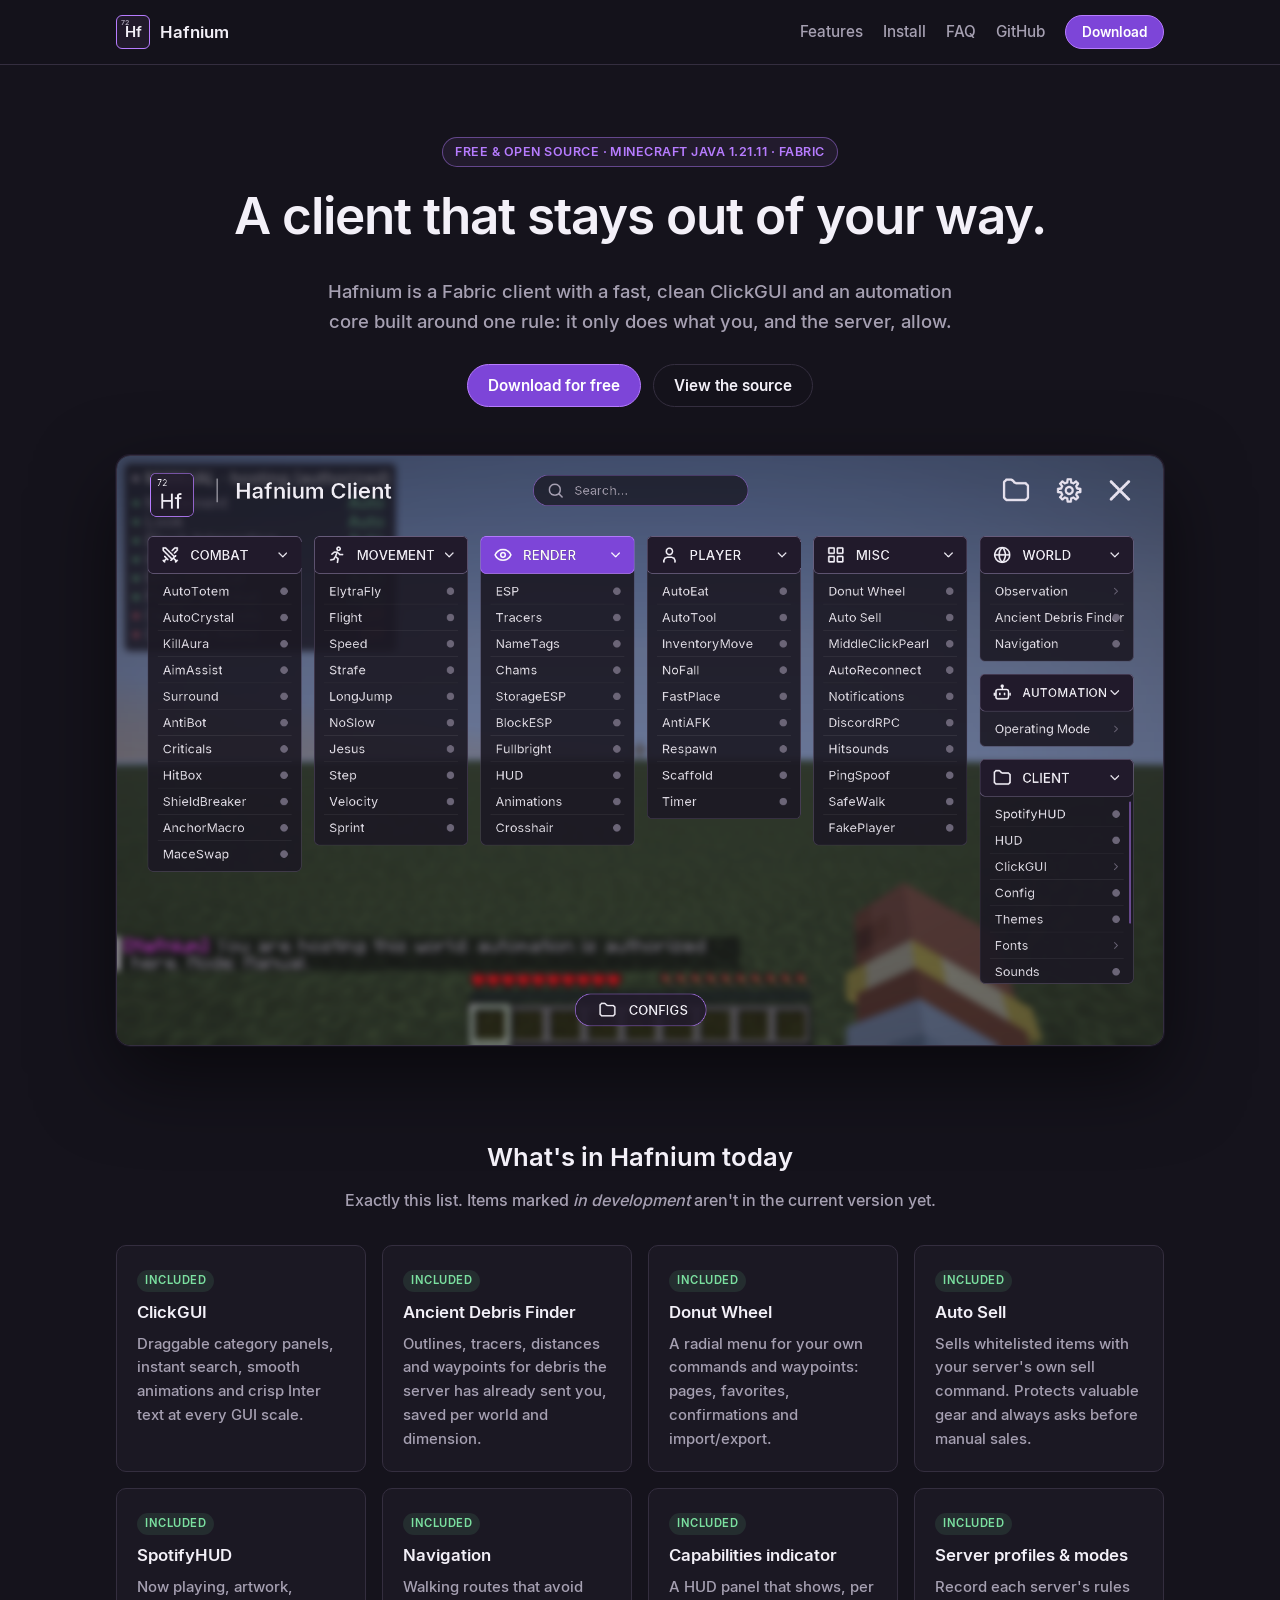
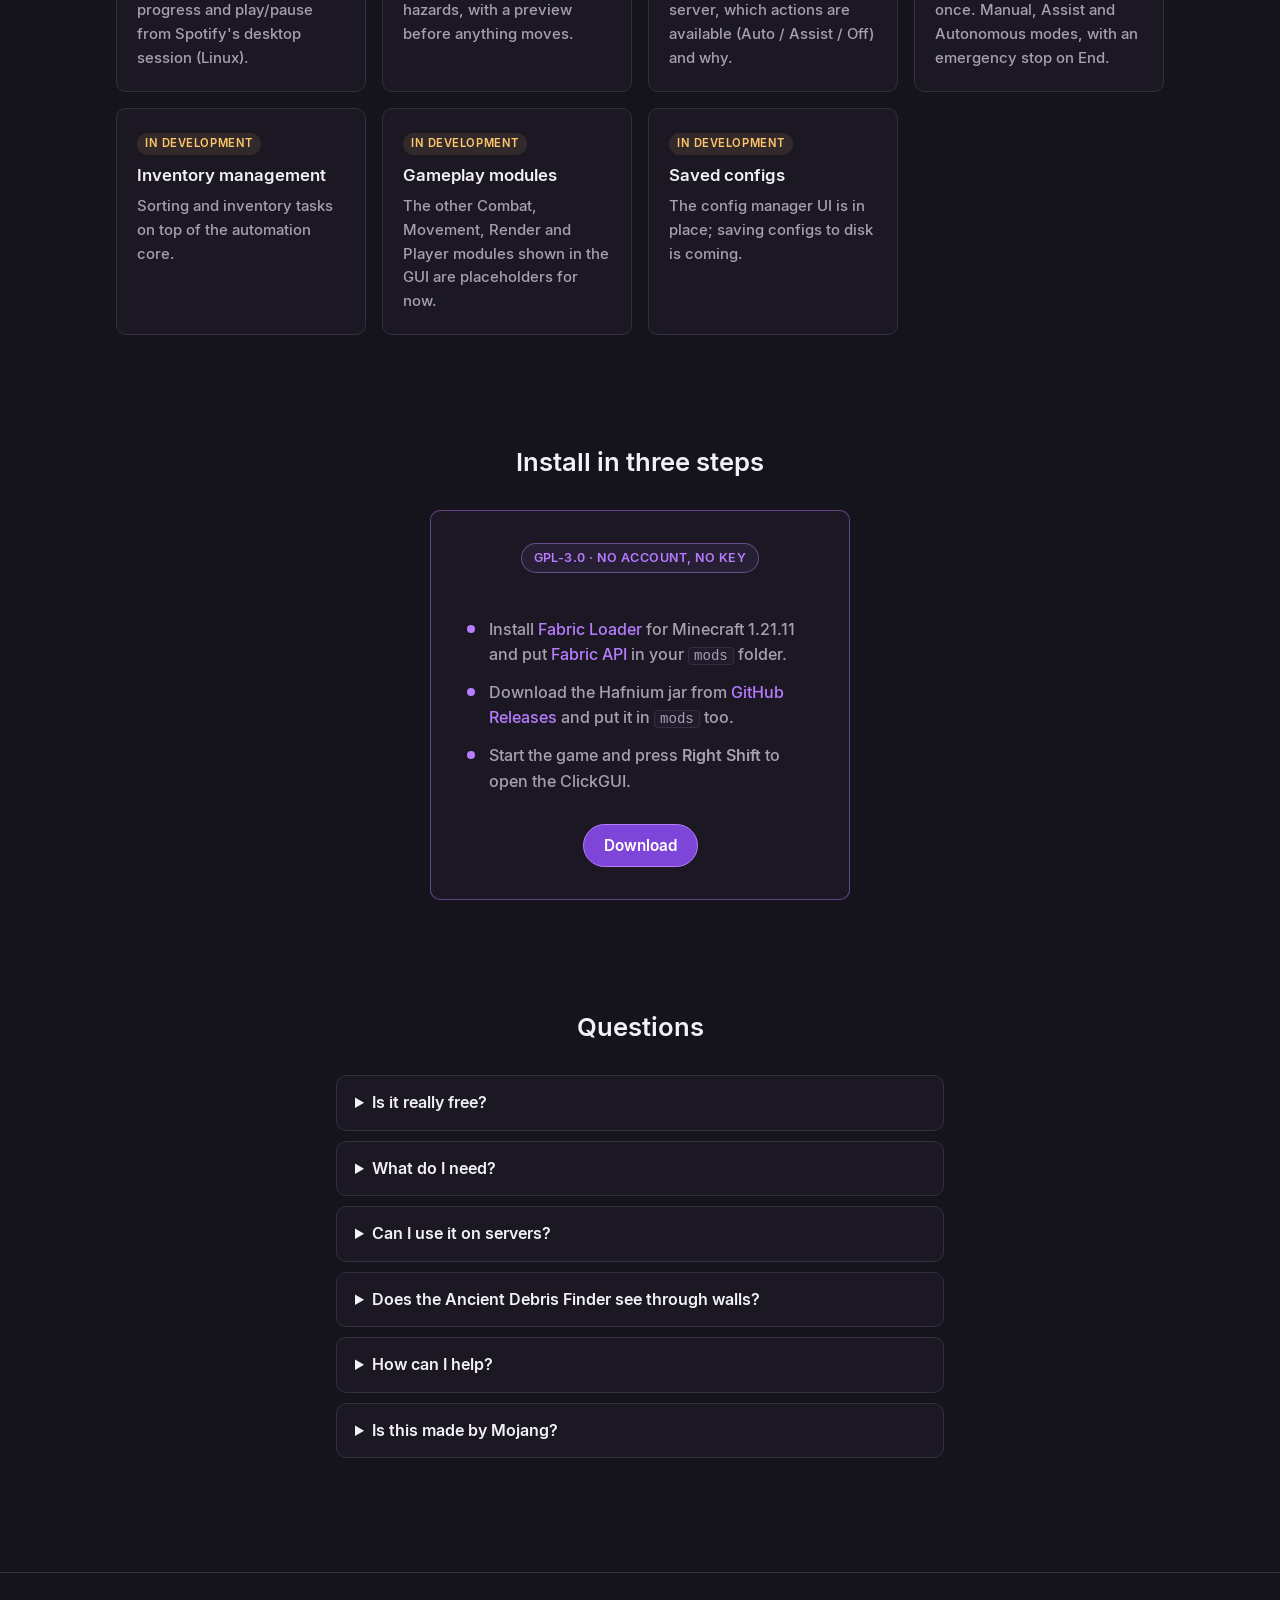
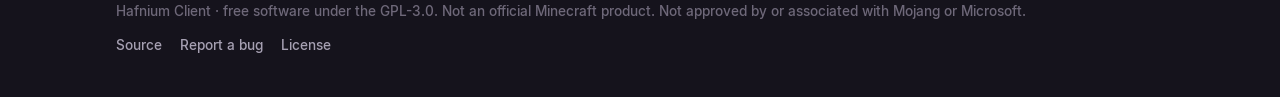
==== site/index.html @ 358075b9 "Hafnium Client: first open-source release (GPL-3.0) Fabric mod for Minecraft 1.21.11: ClickGUI, modu" ====
<!doctype html>
<html lang="en">
<head>
  <meta charset="utf-8">
  <meta name="viewport" content="width=device-width, initial-scale=1">
  <title>Hafnium Client</title>
  <meta name="description" content="Hafnium is a free, open-source Fabric client for Minecraft Java 1.21.11 with a clean ClickGUI, world utilities and a permission-aware automation core.">
  <link rel="icon" href="img/favicon.svg" type="image/svg+xml">
  <link rel="stylesheet" href="css/site.css">
  <script src="js/site.js" defer></script>
</head>
<body>
<header class="top">
  <div class="wrap">
    <a class="brand" href="./"><span class="tile"><small>72</small>Hf</span>Hafnium</a>
    <nav class="nav">
      <a href="#features">Features</a>
      <a href="#install">Install</a>
      <a href="#faq">FAQ</a>
      <a data-link="source" href="https://github.com/thebestprogrammeronearth/hafnium-client">GitHub</a>
      <a class="btn small" data-link="download" href="https://github.com/thebestprogrammeronearth/hafnium-client/releases/latest">Download</a>
    </nav>
  </div>
</header>
<main>
  <div class="wrap hero">
    <span class="badge accent">Free &amp; open source &middot; Minecraft Java 1.21.11 &middot; Fabric</span>
    <h1>A client that stays out of your way.</h1>
    <p class="lead">Hafnium is a Fabric client with a fast, clean ClickGUI and an automation core built around one rule:
      it only does what you, and the server, allow.</p>
    <div class="actions">
      <a class="btn" data-link="download" href="https://github.com/thebestprogrammeronearth/hafnium-client/releases/latest">Download for free</a>
      <a class="btn ghost" data-link="source" href="https://github.com/thebestprogrammeronearth/hafnium-client">View the source</a>
      <a class="btn ghost hidden" data-link="donate" href="#">Support the project</a>
    </div>
    <div class="shot"><img src="img/clickgui.png" width="1672" height="941" alt="The Hafnium ClickGUI: category panels over a Minecraft world"></div>
  </div>

  <section id="features">
    <div class="wrap">
      <div class="section-head">
        <h2>What's in Hafnium today</h2>
        <p>Exactly this list. Items marked <em>in development</em> aren't in the current version yet.</p>
      </div>
      <div class="grid" id="feature-grid"></div>
    </div>
  </section>

  <section id="install">
    <div class="wrap">
      <div class="section-head"><h2>Install in three steps</h2></div>
      <div class="card price-card">
        <span class="badge accent">GPL-3.0 &middot; no account, no key</span>
        <ul>
          <li>Install <a href="https://fabricmc.net/use/">Fabric Loader</a> for Minecraft 1.21.11 and put
            <a href="https://modrinth.com/mod/fabric-api">Fabric API</a> in your <code>mods</code> folder.</li>
          <li>Download the Hafnium jar from <a data-link="download" href="https://github.com/thebestprogrammeronearth/hafnium-client/releases/latest">GitHub Releases</a> and put it in <code>mods</code> too.</li>
          <li>Start the game and press <strong>Right Shift</strong> to open the ClickGUI.</li>
        </ul>
        <a class="btn" data-link="download" href="https://github.com/thebestprogrammeronearth/hafnium-client/releases/latest">Download</a>
      </div>
    </div>
  </section>

  <section id="faq">
    <div class="wrap narrow">
      <div class="section-head"><h2>Questions</h2></div>
      <details>
        <summary>Is it really free?</summary>
        <p>Yes. Hafnium is free and open source under the GNU GPL v3. You can read, change and share the code; if you
          share a modified version, its source must stay open too.</p>
      </details>
      <details>
        <summary>What do I need?</summary>
        <p>Minecraft: Java Edition 1.21.11, Fabric Loader 0.18 or newer and Fabric API. Java 21 comes with the official
          launcher. SpotifyHUD works on Linux only (it reads Spotify's desktop media session).</p>
      </details>
      <details>
        <summary>Can I use it on servers?</summary>
        <p>Hafnium works on normal servers without any plugin, but many servers forbid modified clients, X-ray-style
          tools, macros or automated selling. Hafnium shows what each server allows and keeps autonomous actions off
          unless you host the world or the server authorizes them, but it doesn't hide itself and can't protect you
          from a server's rules, anticheat or bans. Check the rules of every server you play on.</p>
      </details>
      <details>
        <summary>Does the Ancient Debris Finder see through walls?</summary>
        <p>It only marks ancient debris your game has already received from the server. It never guesses or reveals
          hidden blocks, so on servers with anti-xray it finds little or nothing.</p>
      </details>
      <details>
        <summary>How can I help?</summary>
        <p>Report bugs and send pull requests on <a data-link="source" href="https://github.com/thebestprogrammeronearth/hafnium-client">GitHub</a>.</p>
      </details>
      <details>
        <summary>Is this made by Mojang?</summary>
        <p>No. Hafnium is an independent project and is not affiliated with, approved by or associated with Mojang or
          Microsoft.</p>
      </details>
    </div>
  </section>
</main>
<footer>
  <div class="wrap">
    <div>Hafnium Client &middot; free software under the GPL-3.0. Not an official Minecraft product. Not approved by or
      associated with Mojang or Microsoft.</div>
    <nav>
      <a data-link="source" href="https://github.com/thebestprogrammeronearth/hafnium-client">Source</a>
      <a data-link="issues" href="https://github.com/thebestprogrammeronearth/hafnium-client/issues">Report a bug</a>
      <a data-link="license" href="https://github.com/thebestprogrammeronearth/hafnium-client/blob/main/LICENSE">License</a>
    </nav>
  </div>
</footer>
</body>
</html>
---- site/css/site.css ----
@font-face { font-family: "Inter"; src: url("../fonts/inter-medium.ttf") format("truetype"); font-weight: 400 500; font-display: swap; }
@font-face { font-family: "Inter"; src: url("../fonts/inter-semibold.ttf") format("truetype"); font-weight: 600 700; font-display: swap; }

:root {
  --bg: #15131C;
  --panel: #1B1823;
  --header: #211A2B;
  --border: #342E3F;
  --accent: #B77CFF;
  --accent-hover: #C99DFF;
  --accent-strong: #7D45D8;
  --text: #F3F0F8;
  --text-2: #A6A0B2;
  --muted: #6E6879;
  --ok: #7BE0A0;
  --warn: #FFC66B;
  --danger: #FF6B81;
  --radius: 10px;
  color-scheme: dark;
}

* { box-sizing: border-box; }
html, body { margin: 0; }
body {
  background: var(--bg);
  color: var(--text);
  font: 500 16px/1.6 "Inter", system-ui, sans-serif;
  -webkit-font-smoothing: antialiased;
}
a { color: var(--accent); text-decoration: none; }
a:hover { color: var(--accent-hover); text-decoration: underline; }
h1, h2, h3 { font-weight: 600; line-height: 1.2; margin: 0 0 .6em; }
h1 { font-size: clamp(2rem, 5vw, 3.2rem); letter-spacing: -.02em; }
h2 { font-size: 1.6rem; }
h3 { font-size: 1.05rem; }
p { margin: 0 0 1em; color: var(--text-2); }
code, .mono { font-family: ui-monospace, SFMono-Regular, Menlo, Consolas, monospace; }

.wrap { max-width: 1080px; margin: 0 auto; padding: 0 16px; }
.narrow { max-width: 640px; }

/* header */
.top { position: sticky; top: 0; z-index: 10; background: rgba(21, 19, 28, .88); backdrop-filter: blur(10px); border-bottom: 1px solid var(--border); }
.top .wrap { display: flex; align-items: center; gap: 24px; height: 64px; }
.brand { display: flex; align-items: center; gap: 10px; color: var(--text); font-weight: 600; font-size: 1.05rem; }
.brand:hover { color: var(--text); text-decoration: none; }
.tile { position: relative; width: 34px; height: 34px; border: 1.5px solid var(--accent); border-radius: 6px; background: var(--header);
  display: grid; place-items: center; font-weight: 600; font-size: 15px; }
.tile small { position: absolute; top: 1px; left: 4px; font-size: 7px; color: var(--text-2); }
.nav { margin-left: auto; display: flex; gap: 20px; align-items: center; }
.nav a { color: var(--text-2); font-size: .95rem; }
.nav a:hover { color: var(--text); text-decoration: none; }

/* buttons */
.btn { display: inline-flex; align-items: center; justify-content: center; gap: 8px; padding: 11px 20px; border-radius: 999px;
  border: 1px solid var(--accent); background: var(--accent-strong); color: #fff; font: 600 .95rem "Inter", sans-serif;
  cursor: pointer; transition: background .15s, border-color .15s, transform .15s; }
.btn:hover { background: #8d55e6; color: #fff; text-decoration: none; transform: translateY(-1px); }
.btn.ghost { background: transparent; color: var(--text); border-color: var(--border); }
.btn.ghost:hover { border-color: var(--accent); }
.btn.small { padding: 7px 14px; font-size: .85rem; }
.btn.danger { background: transparent; border-color: var(--danger); color: var(--danger); }
.btn:disabled { opacity: .45; cursor: not-allowed; transform: none; }
.nav .btn, .nav .btn:hover { padding: 8px 16px; color: #fff; }

/* hero */
.hero { padding-top: 72px; padding-bottom: 40px; text-align: center; }
.hero p.lead { font-size: 1.15rem; max-width: 640px; margin: 0 auto 28px; }
.hero .actions { display: flex; gap: 12px; justify-content: center; flex-wrap: wrap; }
.badge { display: inline-block; padding: 4px 12px; border-radius: 999px; font-size: .78rem; font-weight: 600; letter-spacing: .04em;
  text-transform: uppercase; border: 1px solid var(--border); color: var(--text-2); margin-bottom: 18px; }
.badge.accent { color: var(--accent); border-color: rgba(183, 124, 255, .45); background: rgba(183, 124, 255, .08); }
.shot { margin: 48px auto 0; border-radius: 14px; overflow: hidden; border: 1px solid var(--border);
  box-shadow: 0 30px 80px rgba(0, 0, 0, .55), 0 0 0 1px rgba(183, 124, 255, .08); }
.shot img { display: block; width: 100%; height: auto; }

section { padding: 56px 0; }
.section-head { text-align: center; margin-bottom: 32px; }

/* cards */
.grid { display: grid; gap: 16px; grid-template-columns: repeat(auto-fill, minmax(240px, 1fr)); }
.card { background: var(--panel); border: 1px solid var(--border); border-radius: var(--radius); padding: 20px; }
.card h3 { display: flex; align-items: center; gap: 8px; }
.card p { margin: 0; font-size: .93rem; }
.status { font-size: .7rem; font-weight: 600; text-transform: uppercase; letter-spacing: .05em; padding: 2px 8px; border-radius: 999px; margin-left: auto; white-space: nowrap; }
.card > .status { display: inline-block; margin: 0 0 10px; }
.status.ok { color: var(--ok); background: rgba(123, 224, 160, .1); }
.status.dev { color: var(--warn); background: rgba(255, 198, 107, .1); }

/* pricing */
.price-card { max-width: 420px; margin: 0 auto; text-align: center; padding: 32px; border-color: rgba(183, 124, 255, .45); }
.price { font-size: 2.8rem; font-weight: 600; color: var(--text); margin: 8px 0; }
.price-card ul { text-align: left; list-style: none; padding: 0; margin: 20px 0 24px; }
.price-card li { padding: 6px 0 6px 26px; position: relative; color: var(--text-2); }
.price-card li::before { content: ""; position: absolute; left: 4px; top: 14px; width: 8px; height: 8px; border-radius: 50%; background: var(--accent); }

/* faq */
details { background: var(--panel); border: 1px solid var(--border); border-radius: var(--radius); padding: 14px 18px; margin-bottom: 10px; }
summary { cursor: pointer; font-weight: 600; }
details p { margin: 10px 0 0; }

/* forms */
.form { display: grid; gap: 14px; }
label { display: grid; gap: 6px; font-size: .9rem; color: var(--text-2); }
input[type=text], input[type=email] { background: var(--bg); border: 1px solid var(--border); border-radius: 8px; padding: 11px 14px;
  color: var(--text); font: 500 1rem "Inter", sans-serif; width: 100%; }
input:focus { outline: none; border-color: var(--accent); }
.check { display: flex; gap: 10px; align-items: flex-start; color: var(--text-2); font-size: .9rem; }
.check input { margin-top: 4px; accent-color: var(--accent); width: 16px; height: 16px; flex: none; }

.notice { border-radius: 8px; padding: 12px 14px; font-size: .92rem; border: 1px solid var(--border); background: var(--panel); color: var(--text-2); }
.notice.warn { border-color: rgba(255, 198, 107, .4); color: var(--warn); }
.notice.err { border-color: rgba(255, 107, 129, .45); color: var(--danger); }
.notice.ok { border-color: rgba(123, 224, 160, .4); color: var(--ok); }
.hidden { display: none !important; }

.keybox { display: flex; gap: 10px; align-items: center; background: var(--bg); border: 1px dashed var(--accent); border-radius: 8px;
  padding: 14px; font: 600 1.05rem ui-monospace, Menlo, Consolas, monospace; word-break: break-all; color: var(--text); }
.keybox span { flex: 1; }

table { width: 100%; border-collapse: collapse; font-size: .9rem; }
th, td { text-align: left; padding: 8px 6px; border-bottom: 1px solid var(--border); }
th { color: var(--muted); font-weight: 600; }

.legal h2 { font-size: 1.2rem; margin-top: 1.8em; }
.legal p, .legal li { color: var(--text-2); }
.draft { border: 1px solid rgba(255, 198, 107, .4); color: var(--warn); border-radius: 8px; padding: 10px 14px; margin-bottom: 24px; font-size: .9rem; }

footer { border-top: 1px solid var(--border); margin-top: 48px; padding: 28px 0 40px; color: var(--muted); font-size: .85rem; }
footer .wrap { display: flex; flex-wrap: wrap; gap: 12px 24px; justify-content: space-between; }
footer nav { display: flex; gap: 18px; flex-wrap: wrap; }
footer a { color: var(--text-2); }

@media (max-width: 640px) {
  .nav a:not(.btn) { display: none; }
  .hero { padding-top: 48px; }
  .hero .actions .btn { flex: 1 1 100%; }
  section { padding: 40px 0; }
}

/* install card */
.price-card li { color: var(--text-2); }
.price-card code { background: var(--header); border: 1px solid var(--border); border-radius: 4px; padding: 0 5px; font-size: .88em; }
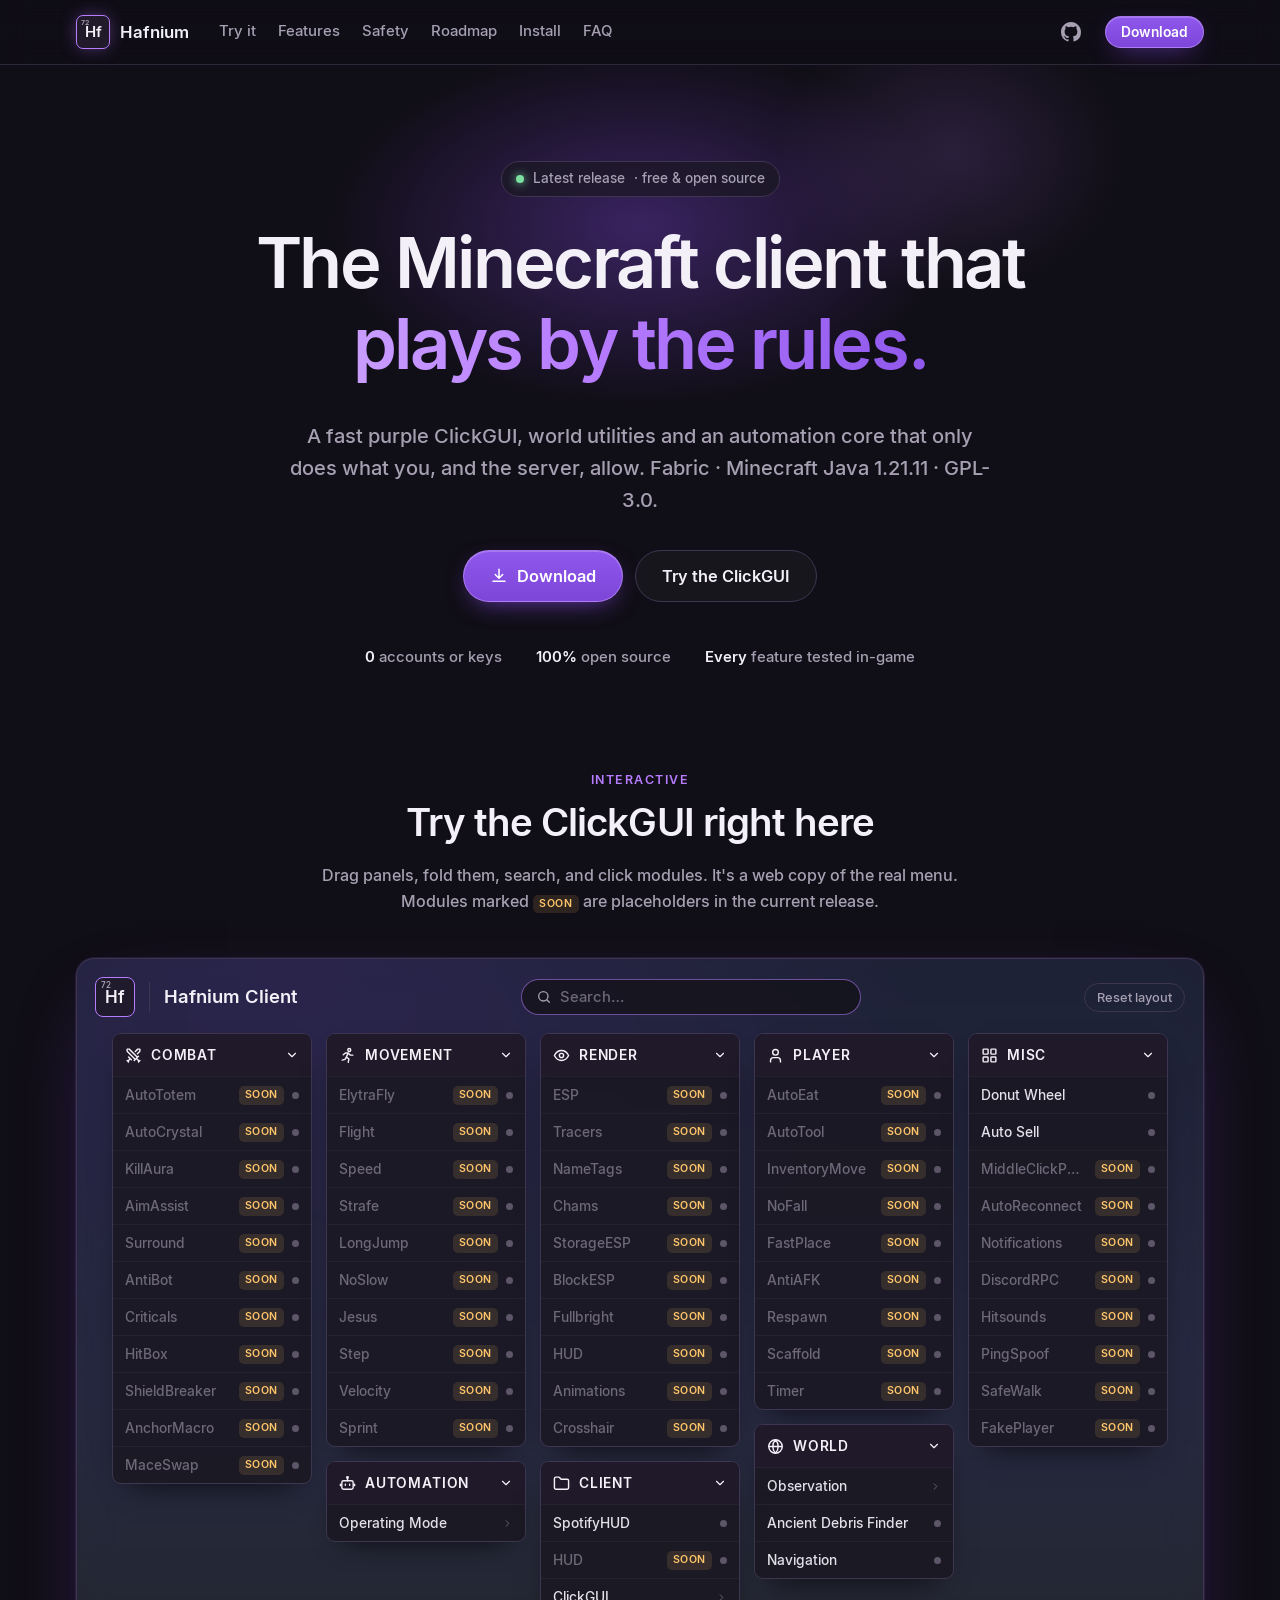
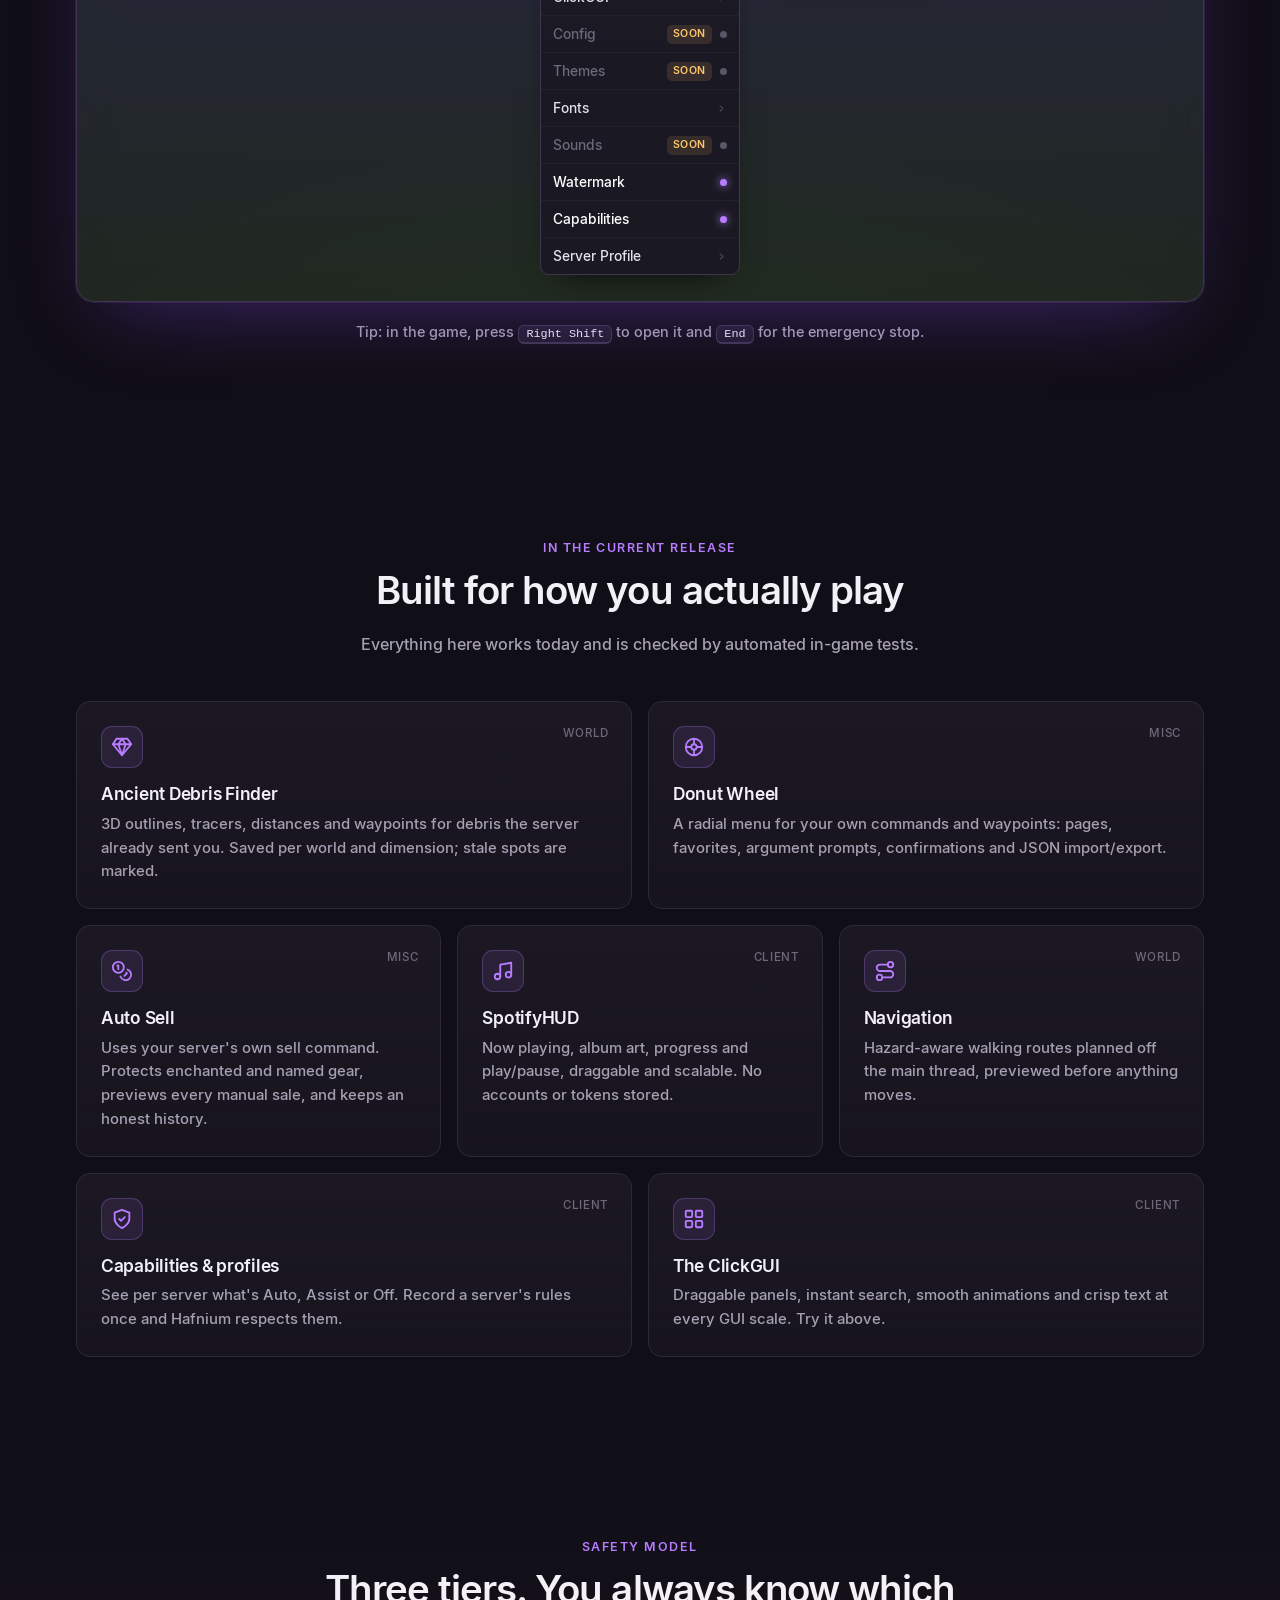
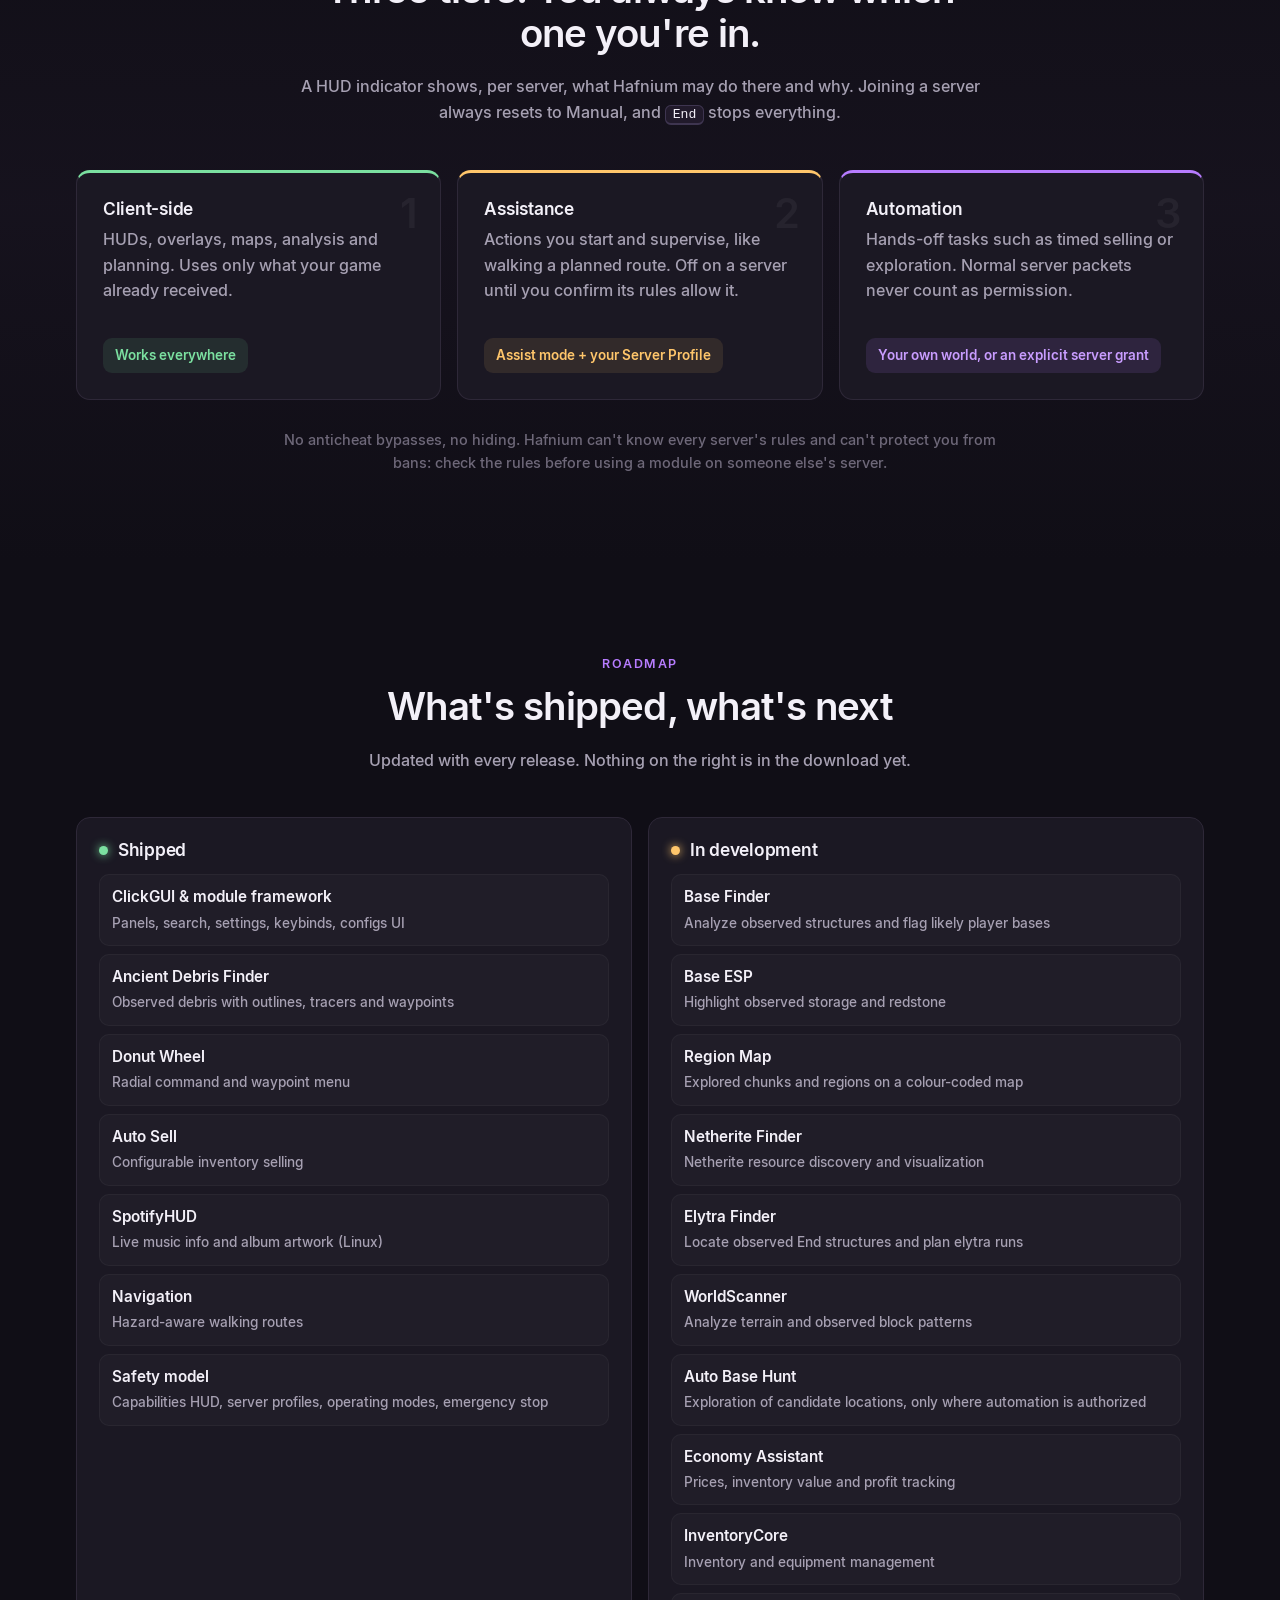
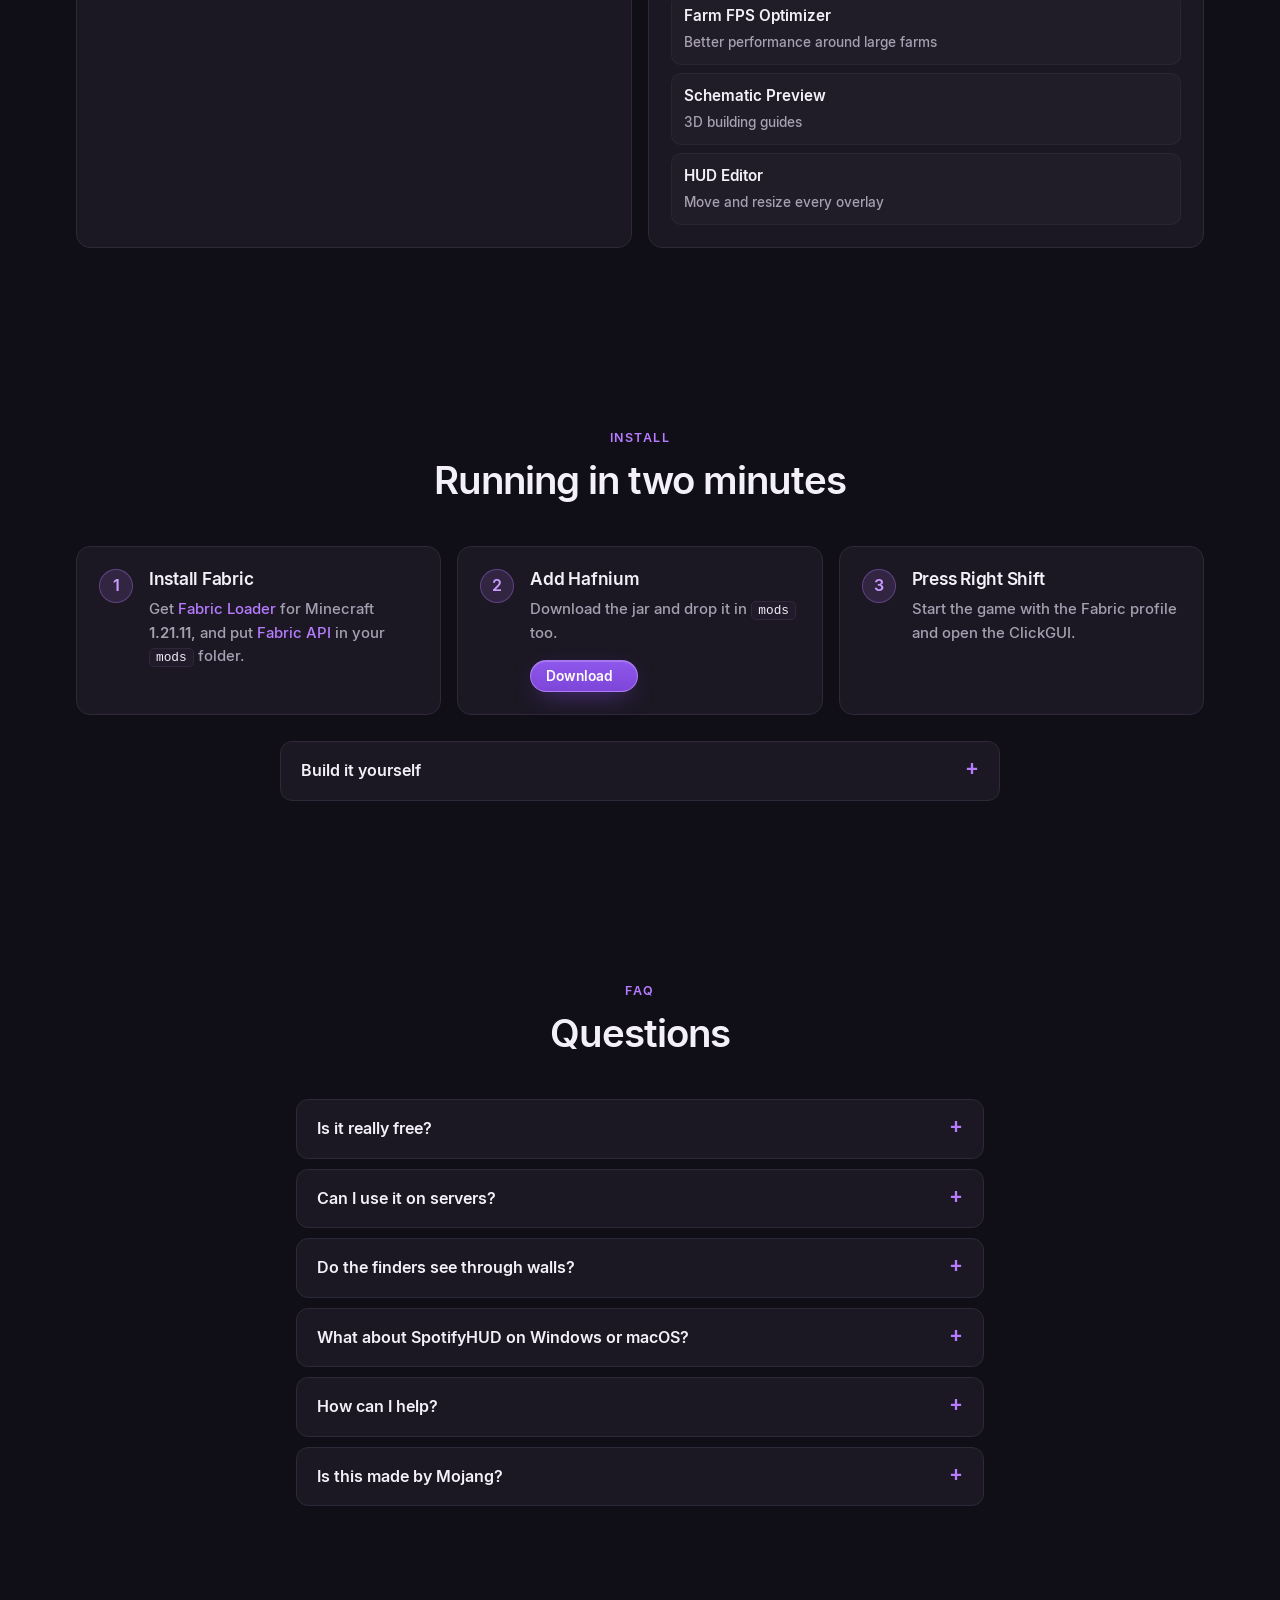
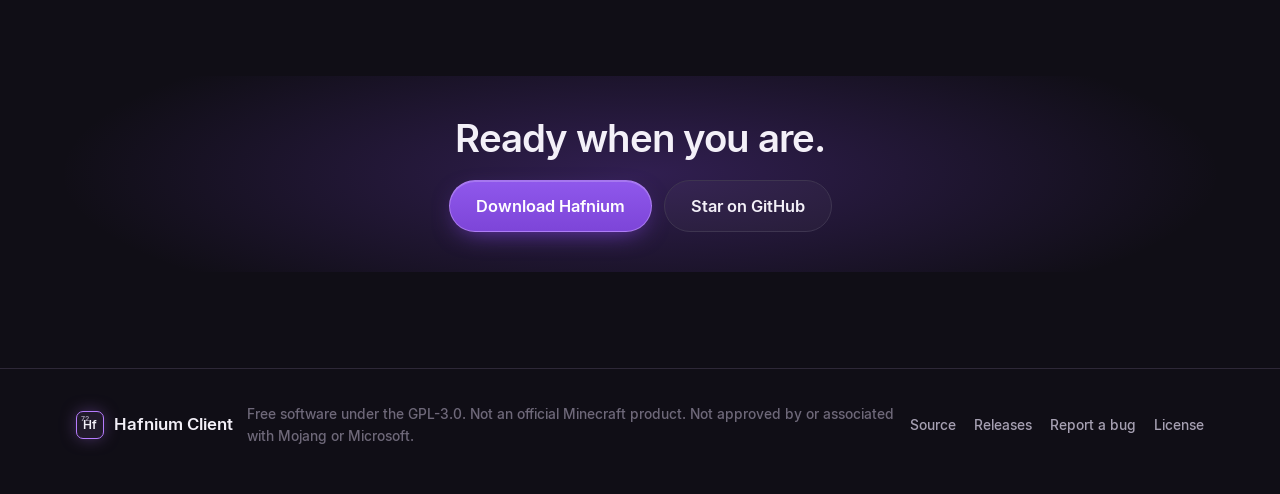
==== commit 858ba652: "Website: interactive ClickGUI demo, live release info, roadmap Rebuilt the project site: a web copy " ====
--- a/site/index.html
+++ b/site/index.html
@@ -2,109 +2,232 @@
 <html lang="en">
 <head>
   <meta charset="utf-8">
-  <meta name="viewport" content="width=device-width, initial-scale=1">
+  <meta name="viewport" content="width=device-width, initial-scale=1, viewport-fit=cover">
   <title>Hafnium Client</title>
-  <meta name="description" content="Hafnium is a free, open-source Fabric client for Minecraft Java 1.21.11 with a clean ClickGUI, world utilities and a permission-aware automation core.">
+  <meta name="description" content="Hafnium is a free, open-source Fabric client for Minecraft Java 1.21.11: a fast purple ClickGUI, world utilities and an automation core that only does what you and the server allow.">
+  <meta name="theme-color" content="#15131C">
+  <meta property="og:title" content="Hafnium Client">
+  <meta property="og:description" content="Free, open-source Fabric client for Minecraft Java 1.21.11.">
+  <meta property="og:image" content="https://thebestprogrammeronearth.github.io/hafnium-client/img/clickgui.png">
+  <meta property="og:type" content="website">
   <link rel="icon" href="img/favicon.svg" type="image/svg+xml">
   <link rel="stylesheet" href="css/site.css">
   <script src="js/site.js" defer></script>
 </head>
 <body>
-<header class="top">
-  <div class="wrap">
-    <a class="brand" href="./"><span class="tile"><small>72</small>Hf</span>Hafnium</a>
-    <nav class="nav">
+<header class="top" id="top">
+  <div class="wrap bar">
+    <a class="brand" href="#top" aria-label="Hafnium home"><span class="tile"><small>72</small>Hf</span><span>Hafnium</span></a>
+    <nav class="nav" id="nav">
+      <a href="#demo">Try it</a>
       <a href="#features">Features</a>
+      <a href="#safety">Safety</a>
+      <a href="#roadmap">Roadmap</a>
       <a href="#install">Install</a>
       <a href="#faq">FAQ</a>
-      <a data-link="source" href="https://github.com/thebestprogrammeronearth/hafnium-client">GitHub</a>
-      <a class="btn small" data-link="download" href="https://github.com/thebestprogrammeronearth/hafnium-client/releases/latest">Download</a>
     </nav>
+    <a class="gh" data-link="source" href="https://github.com/thebestprogrammeronearth/hafnium-client" aria-label="GitHub repository">
+      <svg viewBox="0 0 16 16" aria-hidden="true"><path fill="currentColor" d="M8 0C3.58 0 0 3.58 0 8a8 8 0 0 0 5.47 7.59c.4.07.55-.17.55-.38v-1.33c-2.23.48-2.7-1.07-2.7-1.07-.36-.92-.89-1.17-.89-1.17-.73-.5.05-.49.05-.49.8.06 1.23.83 1.23.83.72 1.22 1.87.87 2.33.66.07-.52.28-.87.5-1.07-1.78-.2-3.65-.89-3.65-3.95 0-.87.31-1.59.82-2.15-.08-.2-.36-1.02.08-2.12 0 0 .67-.21 2.2.82a7.6 7.6 0 0 1 4 0c1.53-1.04 2.2-.82 2.2-.82.44 1.1.16 1.92.08 2.12.51.56.82 1.27.82 2.15 0 3.07-1.87 3.75-3.65 3.95.29.25.54.73.54 1.48v2.2c0 .21.15.46.55.38A8 8 0 0 0 16 8c0-4.42-3.58-8-8-8Z"/></svg>
+      <span data-stars></span>
+    </a>
+    <a class="btn small" data-link="download" href="https://github.com/thebestprogrammeronearth/hafnium-client/releases/latest">Download</a>
+    <button class="menu" id="menu" aria-label="Menu" aria-expanded="false" aria-controls="nav"><span></span><span></span></button>
   </div>
 </header>
+
 <main>
-  <div class="wrap hero">
-    <span class="badge accent">Free &amp; open source &middot; Minecraft Java 1.21.11 &middot; Fabric</span>
-    <h1>A client that stays out of your way.</h1>
-    <p class="lead">Hafnium is a Fabric client with a fast, clean ClickGUI and an automation core built around one rule:
-      it only does what you, and the server, allow.</p>
-    <div class="actions">
-      <a class="btn" data-link="download" href="https://github.com/thebestprogrammeronearth/hafnium-client/releases/latest">Download for free</a>
-      <a class="btn ghost" data-link="source" href="https://github.com/thebestprogrammeronearth/hafnium-client">View the source</a>
-      <a class="btn ghost hidden" data-link="donate" href="#">Support the project</a>
-    </div>
-    <div class="shot"><img src="img/clickgui.png" width="1672" height="941" alt="The Hafnium ClickGUI: category panels over a Minecraft world"></div>
-  </div>
+  <section class="hero">
+    <div class="glow" aria-hidden="true"></div>
+    <div class="wrap">
+      <a class="pill" data-link="release" href="https://github.com/thebestprogrammeronearth/hafnium-client/releases/latest">
+        <span class="dot"></span><span data-version>Latest release</span> · free &amp; open source</a>
+      <h1>The Minecraft client that <br><span class="grad">plays by the rules.</span></h1>
+      <p class="lead">A fast purple ClickGUI, world utilities and an automation core that only does what you, and the
+        server, allow. Fabric · Minecraft Java 1.21.11 · GPL-3.0.</p>
+      <div class="actions">
+        <a class="btn big" data-link="download" href="https://github.com/thebestprogrammeronearth/hafnium-client/releases/latest">
+          <svg viewBox="0 0 24 24" aria-hidden="true"><path d="M12 3v12m-5-5 5 5 5-5M4 19h16" fill="none" stroke="currentColor" stroke-width="2" stroke-linecap="round" stroke-linejoin="round"/></svg>
+          Download <span class="meta" data-asset-meta></span></a>
+        <a class="btn ghost big" href="#demo">Try the ClickGUI</a>
+        <a class="btn ghost big hidden" data-link="donate" href="#">Support the project</a>
+      </div>
+      <ul class="facts">
+        <li><strong>0</strong> accounts or keys</li>
+        <li><strong>100%</strong> open source</li>
+        <li><strong>Every</strong> feature tested in-game</li>
+      </ul>
+    </div>
+  </section>
+
+  <section id="demo" class="demo-section">
+    <div class="wrap">
+      <div class="section-head">
+        <span class="eyebrow">Interactive</span>
+        <h2>Try the ClickGUI right here</h2>
+        <p>Drag panels, fold them, search, and click modules. It's a web copy of the real menu. Modules marked
+          <span class="tag soon">soon</span> are placeholders in the current release.</p>
+      </div>
+      <div class="screen" id="screen">
+        <div class="screen-top">
+          <div class="logo-tile"><small>72</small>Hf</div>
+          <div class="screen-title">Hafnium Client</div>
+          <label class="search"><svg viewBox="0 0 24 24" aria-hidden="true"><circle cx="11" cy="11" r="7" fill="none" stroke="currentColor" stroke-width="2"/><path d="m20 20-4-4" stroke="currentColor" stroke-width="2" stroke-linecap="round"/></svg>
+            <input id="demo-search" type="search" placeholder="Search…" autocomplete="off" aria-label="Search modules"></label>
+          <button class="reset" id="demo-reset" type="button">Reset layout</button>
+        </div>
+        <div class="panels" id="panels"></div>
+        <div class="toast" id="toast" role="status" aria-live="polite"></div>
+      </div>
+      <p class="hint">Tip: in the game, press <kbd>Right Shift</kbd> to open it and <kbd>End</kbd> for the emergency stop.</p>
+    </div>
+  </section>
 
   <section id="features">
     <div class="wrap">
       <div class="section-head">
-        <h2>What's in Hafnium today</h2>
-        <p>Exactly this list. Items marked <em>in development</em> aren't in the current version yet.</p>
-      </div>
-      <div class="grid" id="feature-grid"></div>
+        <span class="eyebrow">In the current release</span>
+        <h2>Built for how you actually play</h2>
+        <p>Everything here works today and is checked by automated in-game tests.</p>
+      </div>
+      <div class="bento" id="feature-grid"></div>
+    </div>
+  </section>
+
+  <section id="safety" class="safety">
+    <div class="wrap">
+      <div class="section-head">
+        <span class="eyebrow">Safety model</span>
+        <h2>Three tiers. You always know which one you're in.</h2>
+        <p>A HUD indicator shows, per server, what Hafnium may do there and why. Joining a server always resets to
+          Manual, and <kbd>End</kbd> stops everything.</p>
+      </div>
+      <div class="tiers">
+        <article class="tier t1">
+          <span class="num">1</span>
+          <h3>Client-side</h3>
+          <p>HUDs, overlays, maps, analysis and planning. Uses only what your game already received.</p>
+          <div class="where">Works everywhere</div>
+        </article>
+        <article class="tier t2">
+          <span class="num">2</span>
+          <h3>Assistance</h3>
+          <p>Actions you start and supervise, like walking a planned route. Off on a server until you confirm its rules allow it.</p>
+          <div class="where">Assist mode + your Server Profile</div>
+        </article>
+        <article class="tier t3">
+          <span class="num">3</span>
+          <h3>Automation</h3>
+          <p>Hands-off tasks such as timed selling or exploration. Normal server packets never count as permission.</p>
+          <div class="where">Your own world, or an explicit server grant</div>
+        </article>
+      </div>
+      <p class="fine">No anticheat bypasses, no hiding. Hafnium can't know every server's rules and can't protect you from
+        bans: check the rules before using a module on someone else's server.</p>
+    </div>
+  </section>
+
+  <section id="roadmap">
+    <div class="wrap">
+      <div class="section-head">
+        <span class="eyebrow">Roadmap</span>
+        <h2>What's shipped, what's next</h2>
+        <p>Updated with every release. Nothing on the right is in the download yet.</p>
+      </div>
+      <div class="roadmap">
+        <div class="lane"><h3><span class="dot ok"></span>Shipped</h3><ul id="lane-ok"></ul></div>
+        <div class="lane"><h3><span class="dot dev"></span>In development</h3><ul id="lane-dev"></ul></div>
+      </div>
     </div>
   </section>
 
   <section id="install">
     <div class="wrap">
-      <div class="section-head"><h2>Install in three steps</h2></div>
-      <div class="card price-card">
-        <span class="badge accent">GPL-3.0 &middot; no account, no key</span>
-        <ul>
-          <li>Install <a href="https://fabricmc.net/use/">Fabric Loader</a> for Minecraft 1.21.11 and put
-            <a href="https://modrinth.com/mod/fabric-api">Fabric API</a> in your <code>mods</code> folder.</li>
-          <li>Download the Hafnium jar from <a data-link="download" href="https://github.com/thebestprogrammeronearth/hafnium-client/releases/latest">GitHub Releases</a> and put it in <code>mods</code> too.</li>
-          <li>Start the game and press <strong>Right Shift</strong> to open the ClickGUI.</li>
-        </ul>
-        <a class="btn" data-link="download" href="https://github.com/thebestprogrammeronearth/hafnium-client/releases/latest">Download</a>
-      </div>
+      <div class="section-head">
+        <span class="eyebrow">Install</span>
+        <h2>Running in two minutes</h2>
+      </div>
+      <ol class="steps">
+        <li>
+          <span class="n">1</span>
+          <div><h3>Install Fabric</h3>
+            <p>Get <a href="https://fabricmc.net/use/">Fabric Loader</a> for Minecraft <strong>1.21.11</strong>, and put
+              <a href="https://modrinth.com/mod/fabric-api">Fabric API</a> in your <code>mods</code> folder.</p></div>
+        </li>
+        <li>
+          <span class="n">2</span>
+          <div><h3>Add Hafnium</h3>
+            <p>Download the jar and drop it in <code>mods</code> too.</p>
+            <a class="btn small" data-link="download" href="https://github.com/thebestprogrammeronearth/hafnium-client/releases/latest">Download <span data-version-short></span></a></div>
+        </li>
+        <li>
+          <span class="n">3</span>
+          <div><h3>Press Right Shift</h3>
+            <p>Start the game with the Fabric profile and open the ClickGUI.</p></div>
+        </li>
+      </ol>
+      <details class="build">
+        <summary>Build it yourself</summary>
+        <div class="code"><pre id="build-cmd">git clone https://github.com/thebestprogrammeronearth/hafnium-client
+cd hafnium-client
+./gradlew build      # jar in build/libs/</pre><button class="copy" data-copy="build-cmd" type="button">Copy</button></div>
+        <p>Needs JDK 21.</p>
+      </details>
     </div>
   </section>
 
   <section id="faq">
     <div class="wrap narrow">
-      <div class="section-head"><h2>Questions</h2></div>
+      <div class="section-head"><span class="eyebrow">FAQ</span><h2>Questions</h2></div>
       <details>
         <summary>Is it really free?</summary>
-        <p>Yes. Hafnium is free and open source under the GNU GPL v3. You can read, change and share the code; if you
-          share a modified version, its source must stay open too.</p>
-      </details>
-      <details>
-        <summary>What do I need?</summary>
-        <p>Minecraft: Java Edition 1.21.11, Fabric Loader 0.18 or newer and Fabric API. Java 21 comes with the official
-          launcher. SpotifyHUD works on Linux only (it reads Spotify's desktop media session).</p>
+        <p>Yes. Hafnium is free and open source under the GNU GPL v3. Read, change and share the code; if you share a
+          modified version, its source must stay open too.</p>
       </details>
       <details>
         <summary>Can I use it on servers?</summary>
-        <p>Hafnium works on normal servers without any plugin, but many servers forbid modified clients, X-ray-style
-          tools, macros or automated selling. Hafnium shows what each server allows and keeps autonomous actions off
-          unless you host the world or the server authorizes them, but it doesn't hide itself and can't protect you
-          from a server's rules, anticheat or bans. Check the rules of every server you play on.</p>
-      </details>
-      <details>
-        <summary>Does the Ancient Debris Finder see through walls?</summary>
-        <p>It only marks ancient debris your game has already received from the server. It never guesses or reveals
-          hidden blocks, so on servers with anti-xray it finds little or nothing.</p>
+        <p>It runs on normal servers without any plugin, but many servers forbid modified clients, X-ray-style tools,
+          macros or automated selling. Hafnium keeps automation off unless you host the world or the server authorizes it,
+          but it doesn't hide itself and can't protect you from a server's rules, anticheat or bans.</p>
+      </details>
+      <details>
+        <summary>Do the finders see through walls?</summary>
+        <p>No. Every finder only uses blocks and entities your game has already received from the server. Nothing is
+          guessed or revealed, so on servers with anti-xray they find little.</p>
+      </details>
+      <details>
+        <summary>What about SpotifyHUD on Windows or macOS?</summary>
+        <p>Not yet: it reads Spotify's Linux desktop media session (MPRIS). Other systems show "no backend".</p>
       </details>
       <details>
         <summary>How can I help?</summary>
-        <p>Report bugs and send pull requests on <a data-link="source" href="https://github.com/thebestprogrammeronearth/hafnium-client">GitHub</a>.</p>
+        <p>Report bugs and send pull requests on <a data-link="source" href="https://github.com/thebestprogrammeronearth/hafnium-client">GitHub</a>.
+          Please run the tests first.</p>
       </details>
       <details>
         <summary>Is this made by Mojang?</summary>
-        <p>No. Hafnium is an independent project and is not affiliated with, approved by or associated with Mojang or
-          Microsoft.</p>
-      </details>
+        <p>No. Hafnium is an independent project, not affiliated with, approved by or associated with Mojang or Microsoft.</p>
+      </details>
+    </div>
+  </section>
+
+  <section class="cta">
+    <div class="wrap">
+      <h2>Ready when you are.</h2>
+      <div class="actions">
+        <a class="btn big" data-link="download" href="https://github.com/thebestprogrammeronearth/hafnium-client/releases/latest">Download Hafnium</a>
+        <a class="btn ghost big" data-link="source" href="https://github.com/thebestprogrammeronearth/hafnium-client">Star on GitHub</a>
+      </div>
     </div>
   </section>
 </main>
+
 <footer>
-  <div class="wrap">
-    <div>Hafnium Client &middot; free software under the GPL-3.0. Not an official Minecraft product. Not approved by or
-      associated with Mojang or Microsoft.</div>
+  <div class="wrap foot">
+    <div class="brand small"><span class="tile"><small>72</small>Hf</span><span>Hafnium Client</span></div>
+    <p>Free software under the GPL-3.0. Not an official Minecraft product. Not approved by or associated with Mojang or Microsoft.</p>
     <nav>
       <a data-link="source" href="https://github.com/thebestprogrammeronearth/hafnium-client">Source</a>
+      <a data-link="release" href="https://github.com/thebestprogrammeronearth/hafnium-client/releases">Releases</a>
       <a data-link="issues" href="https://github.com/thebestprogrammeronearth/hafnium-client/issues">Report a bug</a>
       <a data-link="license" href="https://github.com/thebestprogrammeronearth/hafnium-client/blob/main/LICENSE">License</a>
     </nav>
--- a/site/css/site.css
+++ b/site/css/site.css
@@ -1,11 +1,13 @@
 @font-face { font-family: "Inter"; src: url("../fonts/inter-medium.ttf") format("truetype"); font-weight: 400 500; font-display: swap; }
-@font-face { font-family: "Inter"; src: url("../fonts/inter-semibold.ttf") format("truetype"); font-weight: 600 700; font-display: swap; }
+@font-face { font-family: "Inter"; src: url("../fonts/inter-semibold.ttf") format("truetype"); font-weight: 600 800; font-display: swap; }
 
 :root {
-  --bg: #15131C;
+  --bg: #100E16;
+  --bg-2: #15131C;
   --panel: #1B1823;
-  --header: #211A2B;
-  --border: #342E3F;
+  --panel-2: #211A2B;
+  --border: #2E2838;
+  --border-2: #3E3550;
   --accent: #B77CFF;
   --accent-hover: #C99DFF;
   --accent-strong: #7D45D8;
@@ -15,129 +17,246 @@
   --ok: #7BE0A0;
   --warn: #FFC66B;
   --danger: #FF6B81;
-  --radius: 10px;
+  --radius: 14px;
+  --shadow: 0 30px 80px -30px rgba(125, 69, 216, .45), 0 0 0 1px rgba(183, 124, 255, .12);
   color-scheme: dark;
 }
 
 * { box-sizing: border-box; }
+html { scroll-behavior: smooth; scroll-padding-top: 76px; }
 html, body { margin: 0; }
 body {
   background: var(--bg);
   color: var(--text);
   font: 500 16px/1.6 "Inter", system-ui, sans-serif;
   -webkit-font-smoothing: antialiased;
+  overflow-x: hidden;
 }
 a { color: var(--accent); text-decoration: none; }
-a:hover { color: var(--accent-hover); text-decoration: underline; }
-h1, h2, h3 { font-weight: 600; line-height: 1.2; margin: 0 0 .6em; }
-h1 { font-size: clamp(2rem, 5vw, 3.2rem); letter-spacing: -.02em; }
-h2 { font-size: 1.6rem; }
-h3 { font-size: 1.05rem; }
+a:hover { color: var(--accent-hover); }
+h1, h2, h3 { font-weight: 700; line-height: 1.15; margin: 0 0 .5em; letter-spacing: -.015em; }
+h1 { font-size: clamp(2.3rem, 7vw, 4.4rem); letter-spacing: -.035em; }
+h2 { font-size: clamp(1.6rem, 4vw, 2.4rem); letter-spacing: -.025em; }
+h3 { font-size: 1.08rem; }
 p { margin: 0 0 1em; color: var(--text-2); }
-code, .mono { font-family: ui-monospace, SFMono-Regular, Menlo, Consolas, monospace; }
-
-.wrap { max-width: 1080px; margin: 0 auto; padding: 0 16px; }
-.narrow { max-width: 640px; }
-
-/* header */
-.top { position: sticky; top: 0; z-index: 10; background: rgba(21, 19, 28, .88); backdrop-filter: blur(10px); border-bottom: 1px solid var(--border); }
-.top .wrap { display: flex; align-items: center; gap: 24px; height: 64px; }
-.brand { display: flex; align-items: center; gap: 10px; color: var(--text); font-weight: 600; font-size: 1.05rem; }
-.brand:hover { color: var(--text); text-decoration: none; }
-.tile { position: relative; width: 34px; height: 34px; border: 1.5px solid var(--accent); border-radius: 6px; background: var(--header);
-  display: grid; place-items: center; font-weight: 600; font-size: 15px; }
+code, kbd, pre { font-family: ui-monospace, SFMono-Regular, Menlo, Consolas, monospace; }
+code { background: var(--panel-2); border: 1px solid var(--border); border-radius: 5px; padding: 1px 6px; font-size: .86em; color: var(--text); }
+kbd { background: var(--panel-2); border: 1px solid var(--border-2); border-bottom-width: 2px; border-radius: 6px; padding: 1px 7px; font-size: .82em; color: var(--text); }
+.hidden { display: none !important; }
+
+.wrap { max-width: 1160px; margin: 0 auto; padding: 0 16px; }
+.narrow { max-width: 720px; }
+section { padding: 88px 0; position: relative; }
+.section-head { text-align: center; max-width: 680px; margin: 0 auto 44px; }
+.eyebrow { display: inline-block; font-size: .78rem; font-weight: 600; letter-spacing: .12em; text-transform: uppercase; color: var(--accent); margin-bottom: 10px; }
+
+/* ---------- header */
+.top { position: sticky; top: 0; z-index: 50; background: rgba(16, 14, 22, .78); backdrop-filter: saturate(140%) blur(14px); -webkit-backdrop-filter: saturate(140%) blur(14px); border-bottom: 1px solid var(--border); }
+.bar { display: flex; align-items: center; gap: 18px; height: 64px; }
+.brand { display: flex; align-items: center; gap: 10px; color: var(--text); font-weight: 700; font-size: 1.05rem; }
+.brand:hover { color: var(--text); }
+.tile { position: relative; width: 34px; height: 34px; border: 1.5px solid var(--accent); border-radius: 7px; background: var(--panel-2);
+  display: grid; place-items: center; font-weight: 600; font-size: 15px; box-shadow: 0 0 18px -4px rgba(183, 124, 255, .6); }
 .tile small { position: absolute; top: 1px; left: 4px; font-size: 7px; color: var(--text-2); }
-.nav { margin-left: auto; display: flex; gap: 20px; align-items: center; }
-.nav a { color: var(--text-2); font-size: .95rem; }
-.nav a:hover { color: var(--text); text-decoration: none; }
-
-/* buttons */
-.btn { display: inline-flex; align-items: center; justify-content: center; gap: 8px; padding: 11px 20px; border-radius: 999px;
-  border: 1px solid var(--accent); background: var(--accent-strong); color: #fff; font: 600 .95rem "Inter", sans-serif;
-  cursor: pointer; transition: background .15s, border-color .15s, transform .15s; }
-.btn:hover { background: #8d55e6; color: #fff; text-decoration: none; transform: translateY(-1px); }
-.btn.ghost { background: transparent; color: var(--text); border-color: var(--border); }
-.btn.ghost:hover { border-color: var(--accent); }
-.btn.small { padding: 7px 14px; font-size: .85rem; }
-.btn.danger { background: transparent; border-color: var(--danger); color: var(--danger); }
-.btn:disabled { opacity: .45; cursor: not-allowed; transform: none; }
-.nav .btn, .nav .btn:hover { padding: 8px 16px; color: #fff; }
-
-/* hero */
-.hero { padding-top: 72px; padding-bottom: 40px; text-align: center; }
-.hero p.lead { font-size: 1.15rem; max-width: 640px; margin: 0 auto 28px; }
-.hero .actions { display: flex; gap: 12px; justify-content: center; flex-wrap: wrap; }
-.badge { display: inline-block; padding: 4px 12px; border-radius: 999px; font-size: .78rem; font-weight: 600; letter-spacing: .04em;
-  text-transform: uppercase; border: 1px solid var(--border); color: var(--text-2); margin-bottom: 18px; }
-.badge.accent { color: var(--accent); border-color: rgba(183, 124, 255, .45); background: rgba(183, 124, 255, .08); }
-.shot { margin: 48px auto 0; border-radius: 14px; overflow: hidden; border: 1px solid var(--border);
-  box-shadow: 0 30px 80px rgba(0, 0, 0, .55), 0 0 0 1px rgba(183, 124, 255, .08); }
-.shot img { display: block; width: 100%; height: auto; }
-
-section { padding: 56px 0; }
-.section-head { text-align: center; margin-bottom: 32px; }
-
-/* cards */
-.grid { display: grid; gap: 16px; grid-template-columns: repeat(auto-fill, minmax(240px, 1fr)); }
-.card { background: var(--panel); border: 1px solid var(--border); border-radius: var(--radius); padding: 20px; }
-.card h3 { display: flex; align-items: center; gap: 8px; }
-.card p { margin: 0; font-size: .93rem; }
-.status { font-size: .7rem; font-weight: 600; text-transform: uppercase; letter-spacing: .05em; padding: 2px 8px; border-radius: 999px; margin-left: auto; white-space: nowrap; }
-.card > .status { display: inline-block; margin: 0 0 10px; }
-.status.ok { color: var(--ok); background: rgba(123, 224, 160, .1); }
-.status.dev { color: var(--warn); background: rgba(255, 198, 107, .1); }
-
-/* pricing */
-.price-card { max-width: 420px; margin: 0 auto; text-align: center; padding: 32px; border-color: rgba(183, 124, 255, .45); }
-.price { font-size: 2.8rem; font-weight: 600; color: var(--text); margin: 8px 0; }
-.price-card ul { text-align: left; list-style: none; padding: 0; margin: 20px 0 24px; }
-.price-card li { padding: 6px 0 6px 26px; position: relative; color: var(--text-2); }
-.price-card li::before { content: ""; position: absolute; left: 4px; top: 14px; width: 8px; height: 8px; border-radius: 50%; background: var(--accent); }
-
-/* faq */
-details { background: var(--panel); border: 1px solid var(--border); border-radius: var(--radius); padding: 14px 18px; margin-bottom: 10px; }
-summary { cursor: pointer; font-weight: 600; }
-details p { margin: 10px 0 0; }
-
-/* forms */
-.form { display: grid; gap: 14px; }
-label { display: grid; gap: 6px; font-size: .9rem; color: var(--text-2); }
-input[type=text], input[type=email] { background: var(--bg); border: 1px solid var(--border); border-radius: 8px; padding: 11px 14px;
-  color: var(--text); font: 500 1rem "Inter", sans-serif; width: 100%; }
-input:focus { outline: none; border-color: var(--accent); }
-.check { display: flex; gap: 10px; align-items: flex-start; color: var(--text-2); font-size: .9rem; }
-.check input { margin-top: 4px; accent-color: var(--accent); width: 16px; height: 16px; flex: none; }
-
-.notice { border-radius: 8px; padding: 12px 14px; font-size: .92rem; border: 1px solid var(--border); background: var(--panel); color: var(--text-2); }
-.notice.warn { border-color: rgba(255, 198, 107, .4); color: var(--warn); }
-.notice.err { border-color: rgba(255, 107, 129, .45); color: var(--danger); }
-.notice.ok { border-color: rgba(123, 224, 160, .4); color: var(--ok); }
-.hidden { display: none !important; }
-
-.keybox { display: flex; gap: 10px; align-items: center; background: var(--bg); border: 1px dashed var(--accent); border-radius: 8px;
-  padding: 14px; font: 600 1.05rem ui-monospace, Menlo, Consolas, monospace; word-break: break-all; color: var(--text); }
-.keybox span { flex: 1; }
-
-table { width: 100%; border-collapse: collapse; font-size: .9rem; }
-th, td { text-align: left; padding: 8px 6px; border-bottom: 1px solid var(--border); }
-th { color: var(--muted); font-weight: 600; }
-
-.legal h2 { font-size: 1.2rem; margin-top: 1.8em; }
-.legal p, .legal li { color: var(--text-2); }
-.draft { border: 1px solid rgba(255, 198, 107, .4); color: var(--warn); border-radius: 8px; padding: 10px 14px; margin-bottom: 24px; font-size: .9rem; }
-
-footer { border-top: 1px solid var(--border); margin-top: 48px; padding: 28px 0 40px; color: var(--muted); font-size: .85rem; }
-footer .wrap { display: flex; flex-wrap: wrap; gap: 12px 24px; justify-content: space-between; }
-footer nav { display: flex; gap: 18px; flex-wrap: wrap; }
-footer a { color: var(--text-2); }
-
-@media (max-width: 640px) {
-  .nav a:not(.btn) { display: none; }
-  .hero { padding-top: 48px; }
-  .hero .actions .btn { flex: 1 1 100%; }
-  section { padding: 40px 0; }
-}
-
-/* install card */
-.price-card li { color: var(--text-2); }
-.price-card code { background: var(--header); border: 1px solid var(--border); border-radius: 4px; padding: 0 5px; font-size: .88em; }
+.nav { display: flex; gap: 22px; margin-left: 12px; }
+.nav a { color: var(--text-2); font-size: .93rem; }
+.nav a:hover { color: var(--text); }
+.gh { margin-left: auto; display: inline-flex; align-items: center; gap: 6px; color: var(--text-2); font-size: .9rem; }
+.gh svg { width: 20px; height: 20px; }
+.gh:hover { color: var(--text); }
+.menu { display: none; background: none; border: 0; width: 40px; height: 40px; padding: 10px 8px; cursor: pointer; }
+.menu span { display: block; height: 2px; background: var(--text); border-radius: 2px; margin: 6px 0; transition: transform .2s; }
+.menu[aria-expanded="true"] span:first-child { transform: translateY(4px) rotate(45deg); }
+.menu[aria-expanded="true"] span:last-child { transform: translateY(-4px) rotate(-45deg); }
+
+/* ---------- buttons */
+.btn { display: inline-flex; align-items: center; justify-content: center; gap: 9px; padding: 11px 20px; border-radius: 999px;
+  border: 1px solid rgba(201, 157, 255, .55); background: linear-gradient(180deg, #8f58ec, var(--accent-strong)); color: #fff;
+  font: 600 .95rem "Inter", sans-serif; cursor: pointer; white-space: nowrap;
+  box-shadow: 0 8px 26px -10px rgba(125, 69, 216, .9), inset 0 1px 0 rgba(255, 255, 255, .2);
+  transition: transform .15s, box-shadow .15s, filter .15s; }
+.btn:hover { color: #fff; transform: translateY(-1px); filter: brightness(1.08); box-shadow: 0 12px 30px -10px rgba(125, 69, 216, 1), inset 0 1px 0 rgba(255, 255, 255, .25); }
+.btn svg { width: 18px; height: 18px; }
+.btn.small { padding: 7px 15px; font-size: .86rem; }
+.btn.big { padding: 15px 26px; font-size: 1.02rem; }
+.btn.ghost { background: rgba(255, 255, 255, .03); border-color: var(--border-2); color: var(--text); box-shadow: none; }
+.btn.ghost:hover { border-color: var(--accent); background: rgba(183, 124, 255, .08); }
+.btn .meta { font-weight: 500; opacity: .75; font-size: .85em; }
+.btn .meta:empty { display: none; }
+
+/* ---------- hero */
+.hero { padding: 96px 0 72px; text-align: center; overflow: hidden; }
+.glow { position: absolute; inset: -20% -10% auto; height: 640px; pointer-events: none;
+  background: radial-gradient(closest-side, rgba(125, 69, 216, .38), transparent 70%) 50% 30% / 900px 520px no-repeat,
+    radial-gradient(closest-side, rgba(183, 124, 255, .16), transparent 70%) 80% 10% / 500px 400px no-repeat; }
+.hero .wrap { position: relative; }
+.pill { display: inline-flex; align-items: center; gap: 9px; padding: 6px 14px; border-radius: 999px; font-size: .85rem; color: var(--text-2);
+  border: 1px solid var(--border-2); background: rgba(27, 24, 35, .7); margin-bottom: 26px; }
+.pill:hover { color: var(--text); border-color: var(--accent); }
+.pill .dot { width: 8px; height: 8px; border-radius: 50%; background: var(--ok); box-shadow: 0 0 10px var(--ok); }
+.grad { background: linear-gradient(92deg, #C99DFF 0%, #B77CFF 40%, #8f58ec 100%); -webkit-background-clip: text; background-clip: text; color: transparent; }
+.lead { font-size: clamp(1.05rem, 2.4vw, 1.25rem); max-width: 700px; margin: 0 auto 34px; }
+.actions { display: flex; gap: 12px; justify-content: center; flex-wrap: wrap; }
+.facts { display: flex; justify-content: center; gap: 12px 34px; flex-wrap: wrap; list-style: none; padding: 0; margin: 44px 0 0; color: var(--text-2); font-size: .93rem; }
+.facts strong { color: var(--text); }
+
+/* ---------- interactive ClickGUI */
+.demo-section { padding-top: 24px; }
+.screen { position: relative; border-radius: 18px; overflow: hidden; border: 1px solid var(--border-2); box-shadow: var(--shadow);
+  background:
+    radial-gradient(120% 70% at 50% 120%, rgba(56, 92, 42, .55), transparent 60%),
+    radial-gradient(80% 60% at 20% 0%, rgba(125, 69, 216, .28), transparent 70%),
+    linear-gradient(180deg, #2a3350 0%, #3b3f63 45%, #2f3a2c 100%);
+  min-height: 560px; padding: 18px; isolation: isolate; user-select: none; -webkit-user-select: none; touch-action: pan-y; }
+.screen::before { content: ""; position: absolute; inset: 0; backdrop-filter: blur(14px) saturate(110%); -webkit-backdrop-filter: blur(14px) saturate(110%); z-index: -1;
+  background: rgba(16, 14, 22, .45); }
+.screen-top { display: flex; align-items: center; gap: 14px; margin-bottom: 16px; }
+.logo-tile { position: relative; width: 40px; height: 40px; border: 1.5px solid var(--accent); border-radius: 8px; display: grid; place-items: center;
+  background: rgba(33, 26, 43, .9); font-weight: 600; font-size: 17px; flex: none; }
+.logo-tile small { position: absolute; top: 1px; left: 5px; font-size: 8px; color: var(--text-2); }
+.screen-title { font-weight: 600; font-size: 1.15rem; padding-left: 14px; border-left: 1px solid var(--border-2); white-space: nowrap; }
+.search { margin: 0 auto; display: flex; align-items: center; gap: 8px; width: min(340px, 40%); padding: 8px 14px; border-radius: 999px;
+  border: 1px solid rgba(183, 124, 255, .55); background: rgba(21, 19, 28, .85); color: var(--text-2); }
+.search:focus-within { border-color: var(--accent-hover); box-shadow: 0 0 0 3px rgba(183, 124, 255, .18); }
+.search svg { width: 16px; height: 16px; flex: none; }
+.search input { all: unset; width: 100%; color: var(--text); font: 500 .92rem "Inter", sans-serif; }
+.search input::placeholder { color: var(--muted); }
+.reset { background: none; border: 1px solid var(--border-2); color: var(--text-2); border-radius: 999px; padding: 6px 12px; font: 500 .8rem "Inter", sans-serif; cursor: pointer; }
+.reset:hover { color: var(--text); border-color: var(--accent); }
+.panels { position: relative; min-height: 480px; }
+.panel { position: absolute; width: 200px; background: rgba(27, 24, 35, .92); border: 1px solid var(--border-2); border-radius: 9px; overflow: hidden;
+  box-shadow: 0 14px 30px -18px rgba(0, 0, 0, .9); transition: box-shadow .15s; }
+.panel.dragging { box-shadow: 0 24px 50px -16px rgba(0, 0, 0, .95), 0 0 0 1px var(--accent); z-index: 20; }
+.panel-head { display: flex; align-items: center; gap: 9px; padding: 10px 12px; background: rgba(33, 26, 43, .96); cursor: grab; font-weight: 600;
+  font-size: .86rem; letter-spacing: .06em; touch-action: none; }
+.panel-head:active { cursor: grabbing; }
+.panel-head svg { width: 17px; height: 17px; flex: none; }
+.panel-head .chev { margin-left: auto; transition: transform .2s; width: 14px; height: 14px; }
+.panel.folded .chev { transform: rotate(-90deg); }
+.panel.active .panel-head { background: linear-gradient(180deg, #8f58ec, var(--accent-strong)); }
+.panel-body { max-height: 420px; overflow: hidden; transition: max-height .25s ease; }
+.panel.folded .panel-body { max-height: 0; }
+.mod { display: flex; align-items: center; gap: 8px; padding: 7px 12px; font-size: .86rem; color: #E4E0EA; cursor: pointer; border-top: 1px solid rgba(255, 255, 255, .04); }
+.mod:hover { background: rgba(255, 255, 255, .04); }
+.mod .name { flex: 1; min-width: 0; overflow: hidden; text-overflow: ellipsis; white-space: nowrap; }
+.mod .state { width: 7px; height: 7px; border-radius: 50%; background: #5d5669; flex: none; transition: background .15s, box-shadow .15s; }
+.mod.on .state { background: var(--accent); box-shadow: 0 0 8px var(--accent); }
+.mod.on .name { color: #fff; }
+.mod.soon .name { color: var(--muted); }
+.mod.hit { background: rgba(183, 124, 255, .1); }
+.mod .chev-r { width: 11px; height: 11px; color: var(--muted); flex: none; }
+.mod-info { font-size: .78rem; line-height: 1.45; color: var(--text-2); padding: 0 12px 9px 12px; }
+.tag { display: inline-block; font-size: .66rem; font-weight: 600; letter-spacing: .05em; text-transform: uppercase; padding: 1px 6px; border-radius: 5px; flex: none; }
+.tag.soon { color: var(--warn); background: rgba(255, 198, 107, .12); }
+.tag.live { color: var(--ok); background: rgba(123, 224, 160, .12); }
+.toast { position: absolute; left: 50%; bottom: 18px; transform: translate(-50%, 20px); opacity: 0; padding: 9px 16px; border-radius: 999px;
+  background: rgba(33, 26, 43, .96); border: 1px solid rgba(183, 124, 255, .55); font-size: .86rem; transition: opacity .2s, transform .2s; pointer-events: none; max-width: calc(100% - 32px); text-align: center; }
+.toast.show { opacity: 1; transform: translate(-50%, 0); }
+.hint { text-align: center; font-size: .9rem; margin-top: 18px; }
+
+/* ---------- features */
+.bento { display: grid; gap: 16px; grid-template-columns: repeat(6, 1fr); }
+.feat { grid-column: span 2; background: linear-gradient(180deg, var(--panel), rgba(27, 24, 35, .6)); border: 1px solid var(--border); border-radius: var(--radius);
+  padding: 24px; position: relative; overflow: hidden; transition: border-color .2s, transform .2s; }
+.feat:hover { border-color: var(--border-2); transform: translateY(-2px); }
+.feat.wide { grid-column: span 3; }
+.feat .ico { width: 42px; height: 42px; border-radius: 11px; display: grid; place-items: center; margin-bottom: 16px; color: var(--accent);
+  background: rgba(183, 124, 255, .1); border: 1px solid rgba(183, 124, 255, .25); }
+.feat .ico svg { width: 22px; height: 22px; }
+.feat p { margin: 0; font-size: .93rem; }
+.feat .cat { position: absolute; top: 22px; right: 22px; font-size: .72rem; color: var(--muted); letter-spacing: .06em; text-transform: uppercase; }
+
+/* ---------- safety */
+.safety { background: linear-gradient(180deg, transparent, rgba(33, 26, 43, .35), transparent); }
+.tiers { display: grid; gap: 16px; grid-template-columns: repeat(3, 1fr); }
+.tier { background: var(--panel); border: 1px solid var(--border); border-radius: var(--radius); padding: 26px; position: relative; }
+.tier .num { position: absolute; top: 20px; right: 22px; font-size: 2.6rem; font-weight: 800; color: rgba(255, 255, 255, .05); line-height: 1; }
+.tier .where { margin-top: 18px; font-size: .84rem; font-weight: 600; padding: 7px 12px; border-radius: 9px; display: inline-block; }
+.t1 { border-top: 3px solid var(--ok); } .t1 .where { color: var(--ok); background: rgba(123, 224, 160, .1); }
+.t2 { border-top: 3px solid var(--warn); } .t2 .where { color: var(--warn); background: rgba(255, 198, 107, .1); }
+.t3 { border-top: 3px solid var(--accent); } .t3 .where { color: var(--accent-hover); background: rgba(183, 124, 255, .12); }
+.fine { text-align: center; max-width: 720px; margin: 28px auto 0; font-size: .9rem; color: var(--muted); }
+
+/* ---------- roadmap */
+.roadmap { display: grid; gap: 16px; grid-template-columns: 1fr 1fr; }
+.lane { background: var(--panel); border: 1px solid var(--border); border-radius: var(--radius); padding: 22px; }
+.lane h3 { display: flex; align-items: center; gap: 10px; margin-bottom: 14px; }
+.lane .dot { width: 9px; height: 9px; border-radius: 50%; }
+.dot.ok { background: var(--ok); box-shadow: 0 0 10px var(--ok); }
+.dot.dev { background: var(--warn); box-shadow: 0 0 10px var(--warn); }
+.lane ul { list-style: none; padding: 0; margin: 0; display: grid; gap: 8px; }
+.lane li { padding: 10px 12px; border-radius: 10px; background: rgba(255, 255, 255, .025); border: 1px solid rgba(255, 255, 255, .04); }
+.lane li strong { display: block; font-size: .95rem; }
+.lane li span { font-size: .85rem; color: var(--text-2); }
+
+/* ---------- install */
+.steps { list-style: none; padding: 0; margin: 0 auto; display: grid; gap: 16px; grid-template-columns: repeat(3, 1fr); }
+.steps li { display: flex; gap: 16px; background: var(--panel); border: 1px solid var(--border); border-radius: var(--radius); padding: 22px; }
+.steps .n { flex: none; width: 34px; height: 34px; border-radius: 50%; display: grid; place-items: center; font-weight: 700;
+  background: rgba(183, 124, 255, .14); color: var(--accent-hover); border: 1px solid rgba(183, 124, 255, .35); }
+.steps p { font-size: .93rem; }
+.build { max-width: 720px; margin: 26px auto 0; }
+.code { position: relative; background: #0B0A10; border: 1px solid var(--border); border-radius: 10px; margin: 12px 0; }
+.code pre { margin: 0; padding: 16px; overflow-x: auto; font-size: .86rem; color: #E4E0EA; }
+.copy { position: absolute; top: 8px; right: 8px; background: var(--panel-2); border: 1px solid var(--border-2); color: var(--text-2); border-radius: 7px;
+  padding: 4px 10px; font: 500 .78rem "Inter", sans-serif; cursor: pointer; }
+.copy:hover { color: var(--text); border-color: var(--accent); }
+
+/* ---------- faq */
+details { background: var(--panel); border: 1px solid var(--border); border-radius: 12px; padding: 0 20px; margin-bottom: 10px; transition: border-color .2s; }
+details[open] { border-color: var(--border-2); }
+summary { cursor: pointer; font-weight: 600; padding: 16px 0; list-style: none; display: flex; justify-content: space-between; gap: 12px; }
+summary::-webkit-details-marker { display: none; }
+summary::after { content: "+"; color: var(--accent); font-size: 1.3rem; line-height: 1; transition: transform .2s; }
+details[open] summary::after { transform: rotate(45deg); }
+details p { margin: 0 0 16px; }
+
+/* ---------- cta + footer */
+.cta { text-align: center; padding: 72px 0 96px; }
+.cta .wrap { background: radial-gradient(closest-side, rgba(125, 69, 216, .3), transparent) center / 100% 160% no-repeat; padding-top: 40px; padding-bottom: 40px; }
+footer { border-top: 1px solid var(--border); padding: 34px 0 48px; color: var(--muted); font-size: .86rem; }
+.foot { display: grid; gap: 14px; grid-template-columns: auto 1fr auto; align-items: center; }
+.foot p { margin: 0; color: var(--muted); }
+.foot nav { display: flex; gap: 18px; flex-wrap: wrap; }
+.foot nav a { color: var(--text-2); }
+.brand.small .tile { width: 28px; height: 28px; font-size: 12px; }
+
+/* ---------- motion */
+.reveal { opacity: 0; transform: translateY(16px); transition: opacity .6s ease, transform .6s ease; }
+.reveal.in { opacity: 1; transform: none; }
+@media (prefers-reduced-motion: reduce) {
+  html { scroll-behavior: auto; }
+  .reveal { opacity: 1; transform: none; transition: none; }
+  * { transition-duration: 0s !important; }
+}
+
+/* ---------- responsive */
+@media (max-width: 980px) {
+  .bento { grid-template-columns: repeat(2, 1fr); }
+  .feat, .feat.wide { grid-column: span 1; }
+  .tiers, .steps { grid-template-columns: 1fr; }
+}
+@media (max-width: 860px) {
+  .nav { position: fixed; inset: 64px 0 auto 0; flex-direction: column; gap: 0; margin: 0; background: rgba(16, 14, 22, .97);
+    border-bottom: 1px solid var(--border); padding: 8px 16px 16px; transform: translateY(-8px); opacity: 0; pointer-events: none; transition: opacity .2s, transform .2s; }
+  .nav.open { transform: none; opacity: 1; pointer-events: auto; }
+  .nav a { padding: 12px 4px; font-size: 1rem; border-bottom: 1px solid var(--border); }
+  .menu { display: block; }
+  .gh span { display: none; }
+  .bar > .btn.small { display: none; }
+  .roadmap { grid-template-columns: 1fr; }
+  .foot { grid-template-columns: 1fr; }
+}
+@media (max-width: 720px) {
+  section { padding: 64px 0; }
+  .hero { padding: 64px 0 48px; }
+  .hero h1 br { display: none; }
+  .actions .btn { flex: 1 1 100%; }
+  .bento { grid-template-columns: 1fr; }
+  .screen { padding: 12px; min-height: 0; }
+  .screen-title, .reset { display: none; }
+  .search { width: auto; flex: 1; margin: 0; }
+  .panels { min-height: 0; display: grid; gap: 10px; }
+  .panel { position: static !important; width: auto; }
+  .panel-head { cursor: pointer; }
+}
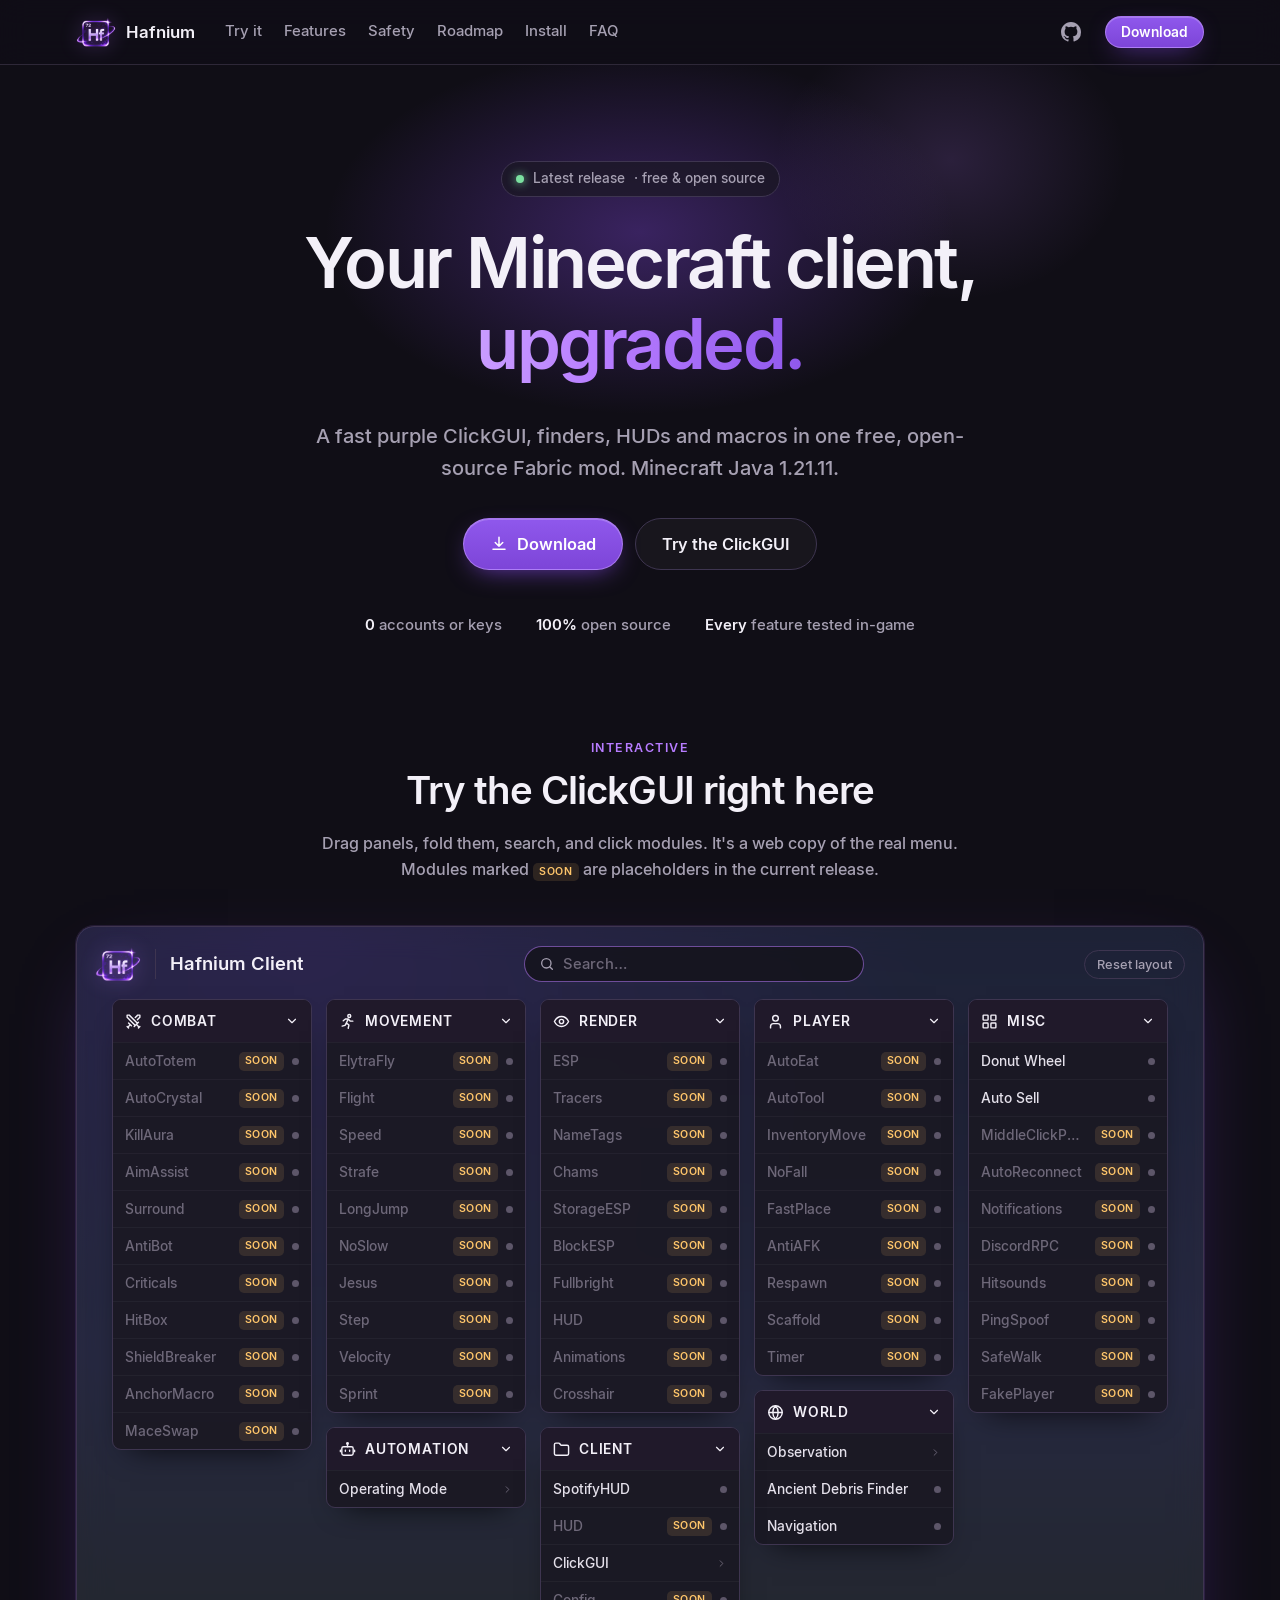
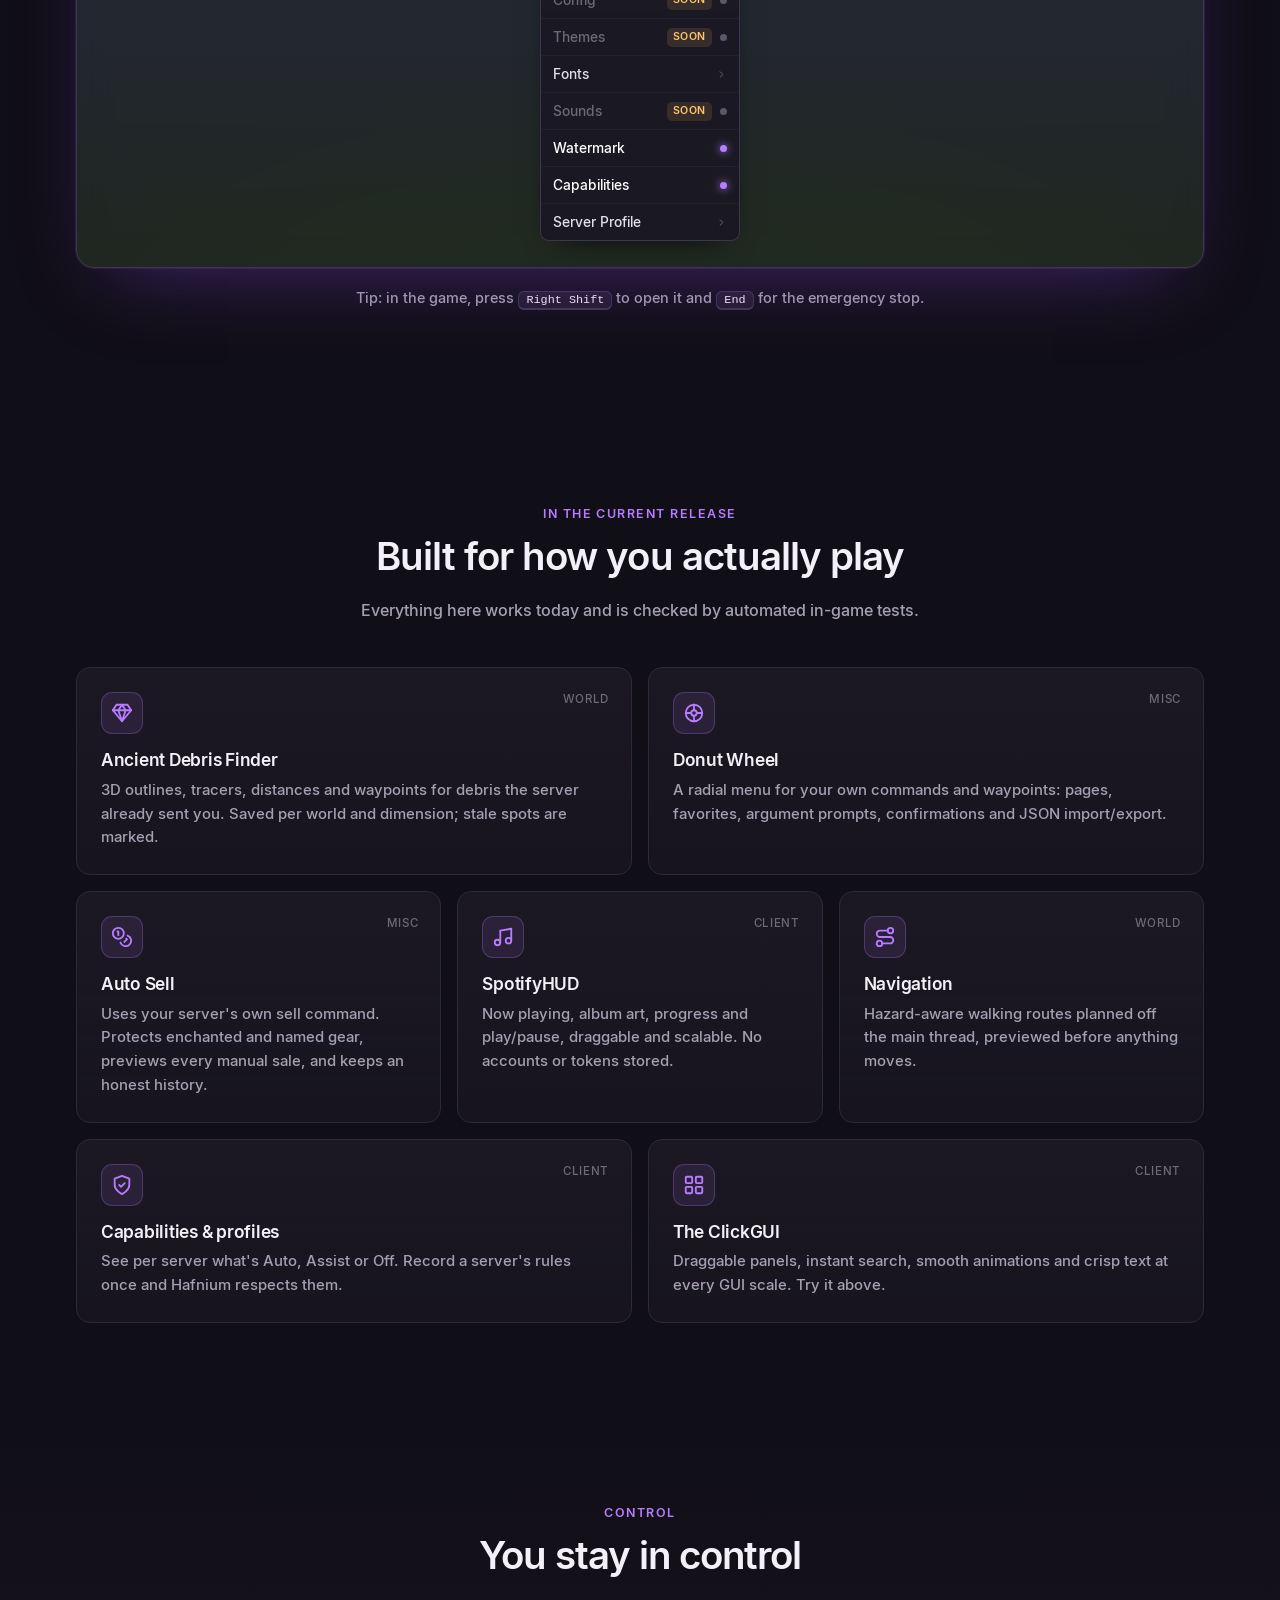
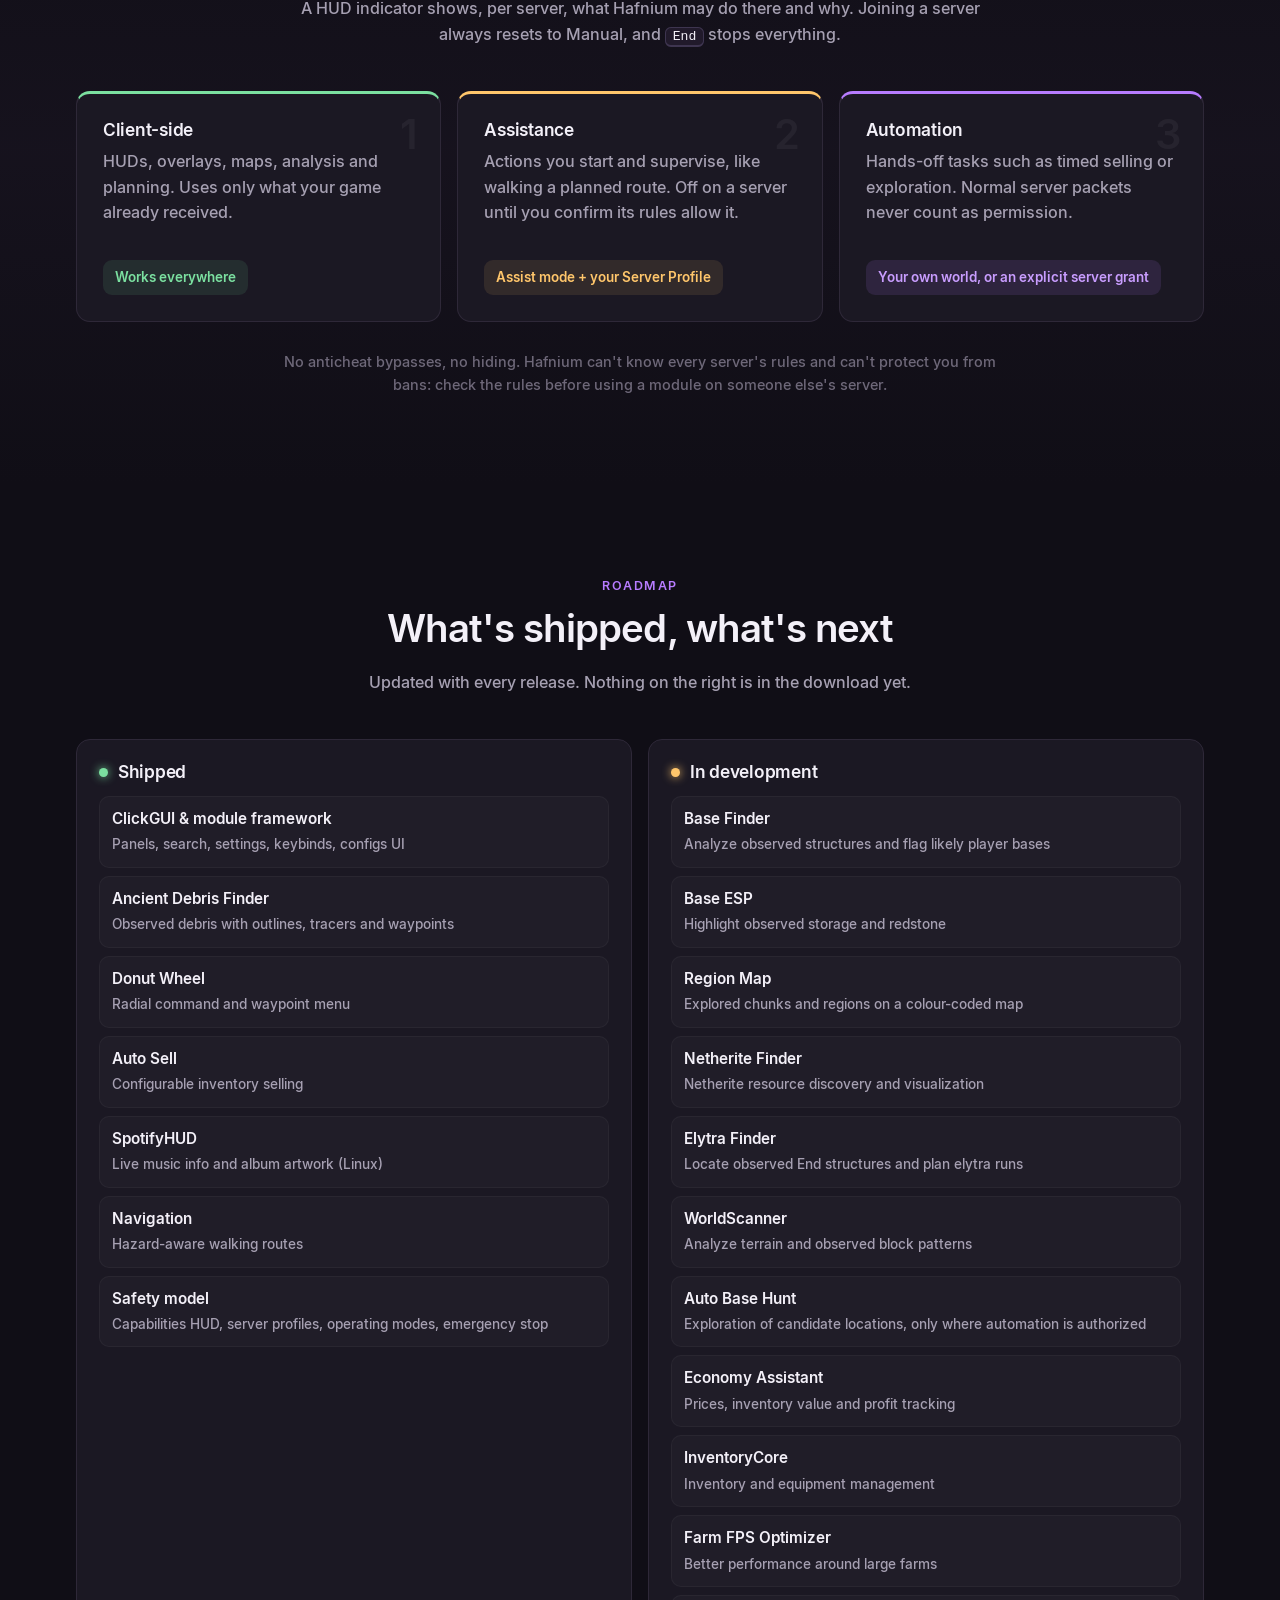
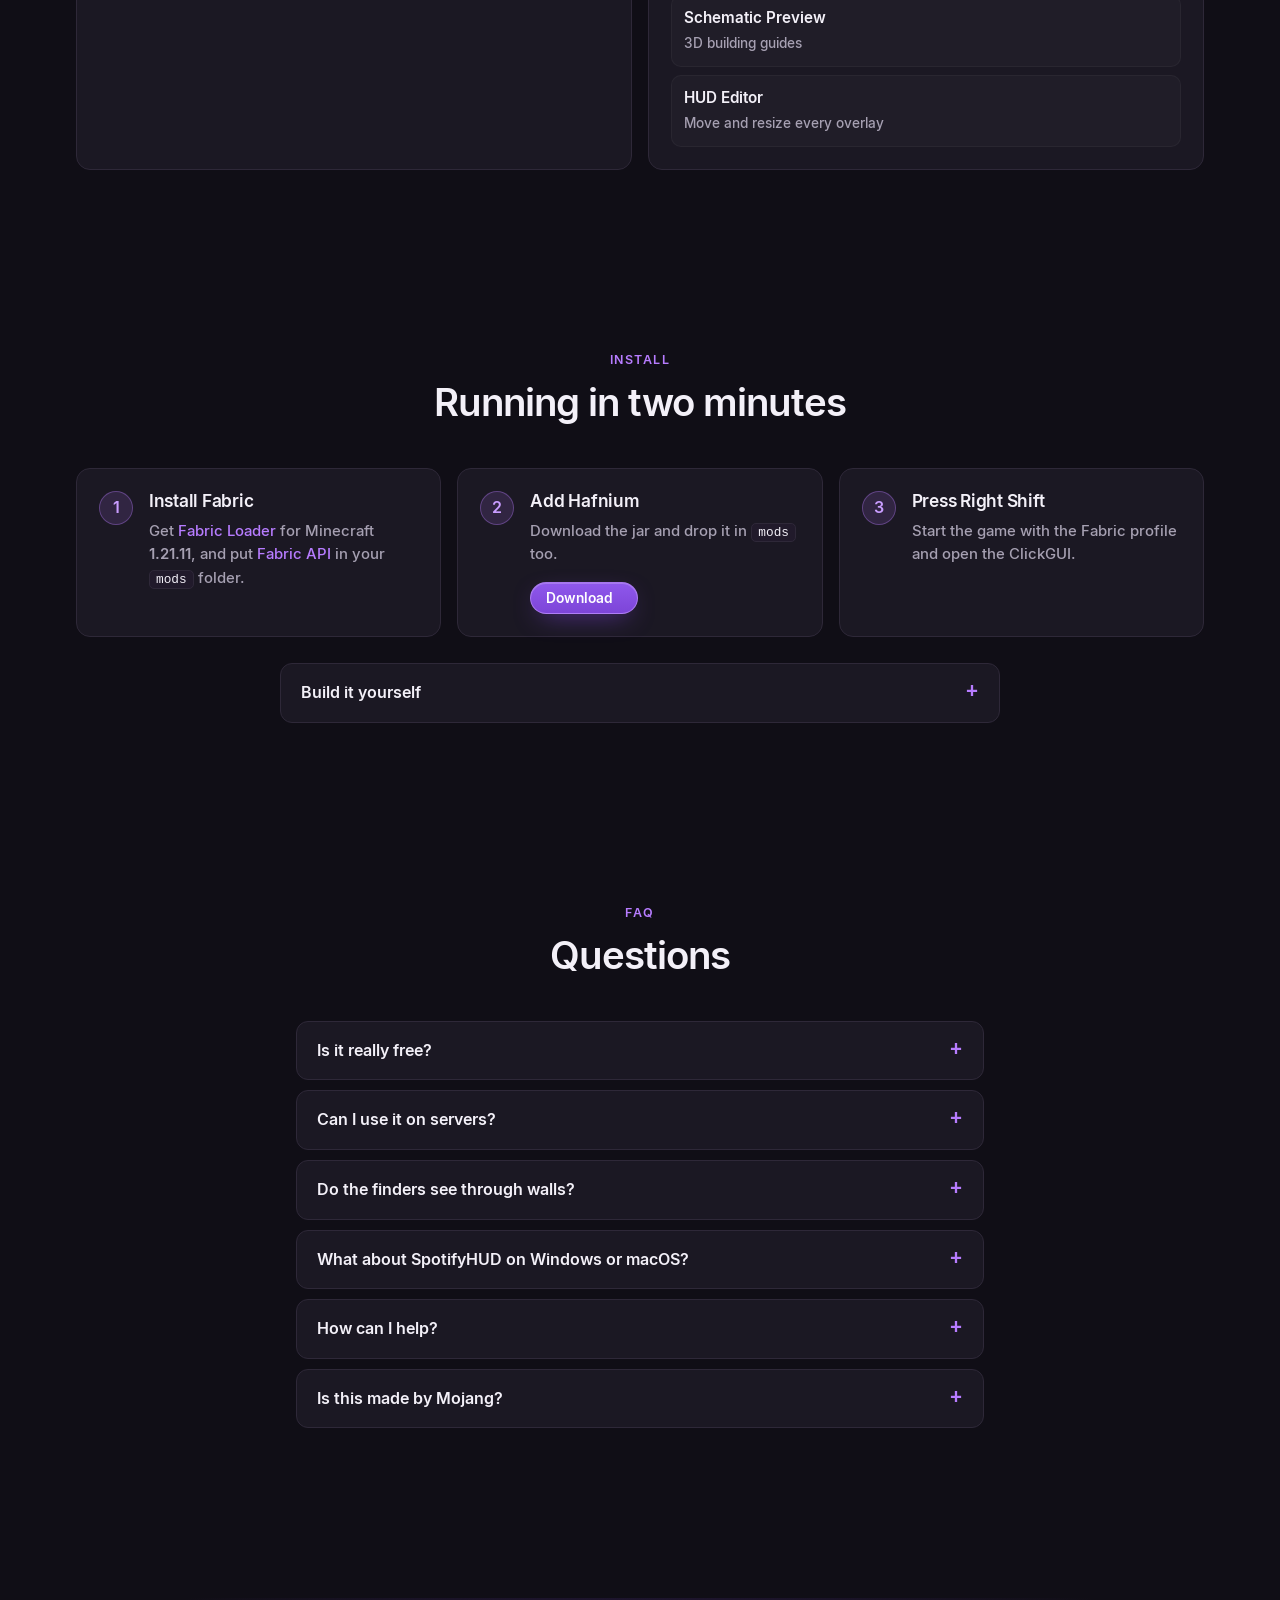
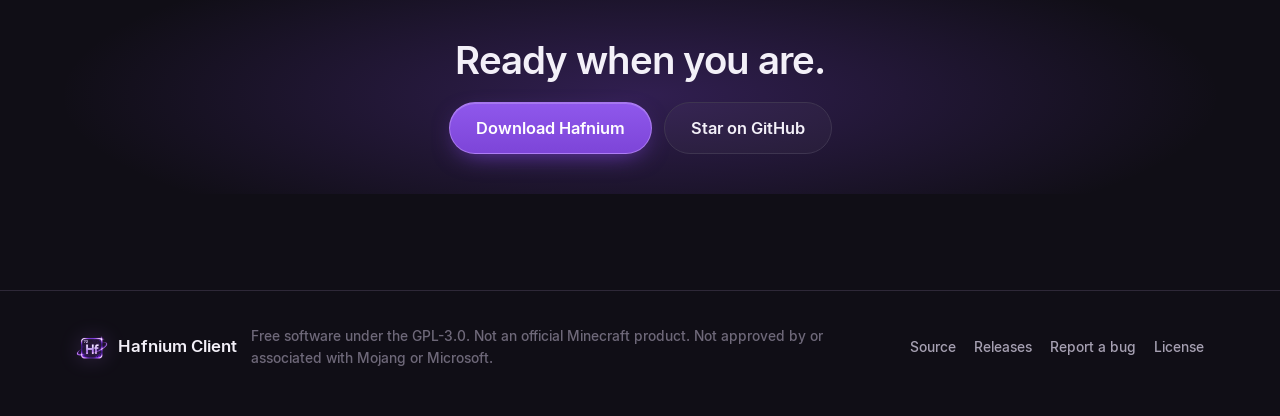
==== commit 41f10e40: "New logo; 1.0.1 The glowing Hf/72 logo replaces the drawn tile in the ClickGUI, the Watermark, the m" ====
--- a/site/index.html
+++ b/site/index.html
@@ -8,16 +8,17 @@
   <meta name="theme-color" content="#15131C">
   <meta property="og:title" content="Hafnium Client">
   <meta property="og:description" content="Free, open-source Fabric client for Minecraft Java 1.21.11.">
-  <meta property="og:image" content="https://thebestprogrammeronearth.github.io/hafnium-client/img/clickgui.png">
+  <meta property="og:image" content="https://thebestprogrammeronearth.github.io/hafnium-client/img/og.png">
   <meta property="og:type" content="website">
-  <link rel="icon" href="img/favicon.svg" type="image/svg+xml">
+  <link rel="icon" href="img/favicon.png" type="image/png">
+  <link rel="apple-touch-icon" href="img/logo.png">
   <link rel="stylesheet" href="css/site.css">
   <script src="js/site.js" defer></script>
 </head>
 <body>
 <header class="top" id="top">
   <div class="wrap bar">
-    <a class="brand" href="#top" aria-label="Hafnium home"><span class="tile"><small>72</small>Hf</span><span>Hafnium</span></a>
+    <a class="brand" href="#top" aria-label="Hafnium home"><img class="logo" src="img/logo.png" width="40" height="40" alt=""><span>Hafnium</span></a>
     <nav class="nav" id="nav">
       <a href="#demo">Try it</a>
       <a href="#features">Features</a>
@@ -41,9 +42,9 @@
     <div class="wrap">
       <a class="pill" data-link="release" href="https://github.com/thebestprogrammeronearth/hafnium-client/releases/latest">
         <span class="dot"></span><span data-version>Latest release</span> · free &amp; open source</a>
-      <h1>The Minecraft client that <br><span class="grad">plays by the rules.</span></h1>
-      <p class="lead">A fast purple ClickGUI, world utilities and an automation core that only does what you, and the
-        server, allow. Fabric · Minecraft Java 1.21.11 · GPL-3.0.</p>
+      <h1>Your Minecraft client, <br><span class="grad">upgraded.</span></h1>
+      <p class="lead">A fast purple ClickGUI, finders, HUDs and macros in one free, open-source Fabric mod.
+        Minecraft Java 1.21.11.</p>
       <div class="actions">
         <a class="btn big" data-link="download" href="https://github.com/thebestprogrammeronearth/hafnium-client/releases/latest">
           <svg viewBox="0 0 24 24" aria-hidden="true"><path d="M12 3v12m-5-5 5 5 5-5M4 19h16" fill="none" stroke="currentColor" stroke-width="2" stroke-linecap="round" stroke-linejoin="round"/></svg>
@@ -69,7 +70,7 @@
       </div>
       <div class="screen" id="screen">
         <div class="screen-top">
-          <div class="logo-tile"><small>72</small>Hf</div>
+          <img class="logo-tile" src="img/logo.png" width="46" height="46" alt="Hafnium logo">
           <div class="screen-title">Hafnium Client</div>
           <label class="search"><svg viewBox="0 0 24 24" aria-hidden="true"><circle cx="11" cy="11" r="7" fill="none" stroke="currentColor" stroke-width="2"/><path d="m20 20-4-4" stroke="currentColor" stroke-width="2" stroke-linecap="round"/></svg>
             <input id="demo-search" type="search" placeholder="Search…" autocomplete="off" aria-label="Search modules"></label>
@@ -96,8 +97,8 @@
   <section id="safety" class="safety">
     <div class="wrap">
       <div class="section-head">
-        <span class="eyebrow">Safety model</span>
-        <h2>Three tiers. You always know which one you're in.</h2>
+        <span class="eyebrow">Control</span>
+        <h2>You stay in control</h2>
         <p>A HUD indicator shows, per server, what Hafnium may do there and why. Joining a server always resets to
           Manual, and <kbd>End</kbd> stops everything.</p>
       </div>
@@ -223,7 +224,7 @@
 
 <footer>
   <div class="wrap foot">
-    <div class="brand small"><span class="tile"><small>72</small>Hf</span><span>Hafnium Client</span></div>
+    <div class="brand small"><img class="logo" src="img/logo.png" width="32" height="32" alt=""><span>Hafnium Client</span></div>
     <p>Free software under the GPL-3.0. Not an official Minecraft product. Not approved by or associated with Mojang or Microsoft.</p>
     <nav>
       <a data-link="source" href="https://github.com/thebestprogrammeronearth/hafnium-client">Source</a>
--- a/site/css/site.css
+++ b/site/css/site.css
@@ -111,9 +111,7 @@
 .screen::before { content: ""; position: absolute; inset: 0; backdrop-filter: blur(14px) saturate(110%); -webkit-backdrop-filter: blur(14px) saturate(110%); z-index: -1;
   background: rgba(16, 14, 22, .45); }
 .screen-top { display: flex; align-items: center; gap: 14px; margin-bottom: 16px; }
-.logo-tile { position: relative; width: 40px; height: 40px; border: 1.5px solid var(--accent); border-radius: 8px; display: grid; place-items: center;
-  background: rgba(33, 26, 43, .9); font-weight: 600; font-size: 17px; flex: none; }
-.logo-tile small { position: absolute; top: 1px; left: 5px; font-size: 8px; color: var(--text-2); }
+.logo-tile { width: 46px; height: 46px; flex: none; margin: -4px 0; filter: drop-shadow(0 0 10px rgba(183, 124, 255, .45)); }
 .screen-title { font-weight: 600; font-size: 1.15rem; padding-left: 14px; border-left: 1px solid var(--border-2); white-space: nowrap; }
 .search { margin: 0 auto; display: flex; align-items: center; gap: 8px; width: min(340px, 40%); padding: 8px 14px; border-radius: 999px;
   border: 1px solid rgba(183, 124, 255, .55); background: rgba(21, 19, 28, .85); color: var(--text-2); }
@@ -219,7 +217,8 @@
 .foot p { margin: 0; color: var(--muted); }
 .foot nav { display: flex; gap: 18px; flex-wrap: wrap; }
 .foot nav a { color: var(--text-2); }
-.brand.small .tile { width: 28px; height: 28px; font-size: 12px; }
+.logo { display: block; width: 40px; height: 40px; margin: -4px 0; filter: drop-shadow(0 0 10px rgba(183, 124, 255, .45)); }
+.brand.small .logo { width: 32px; height: 32px; }
 
 /* ---------- motion */
 .reveal { opacity: 0; transform: translateY(16px); transition: opacity .6s ease, transform .6s ease; }
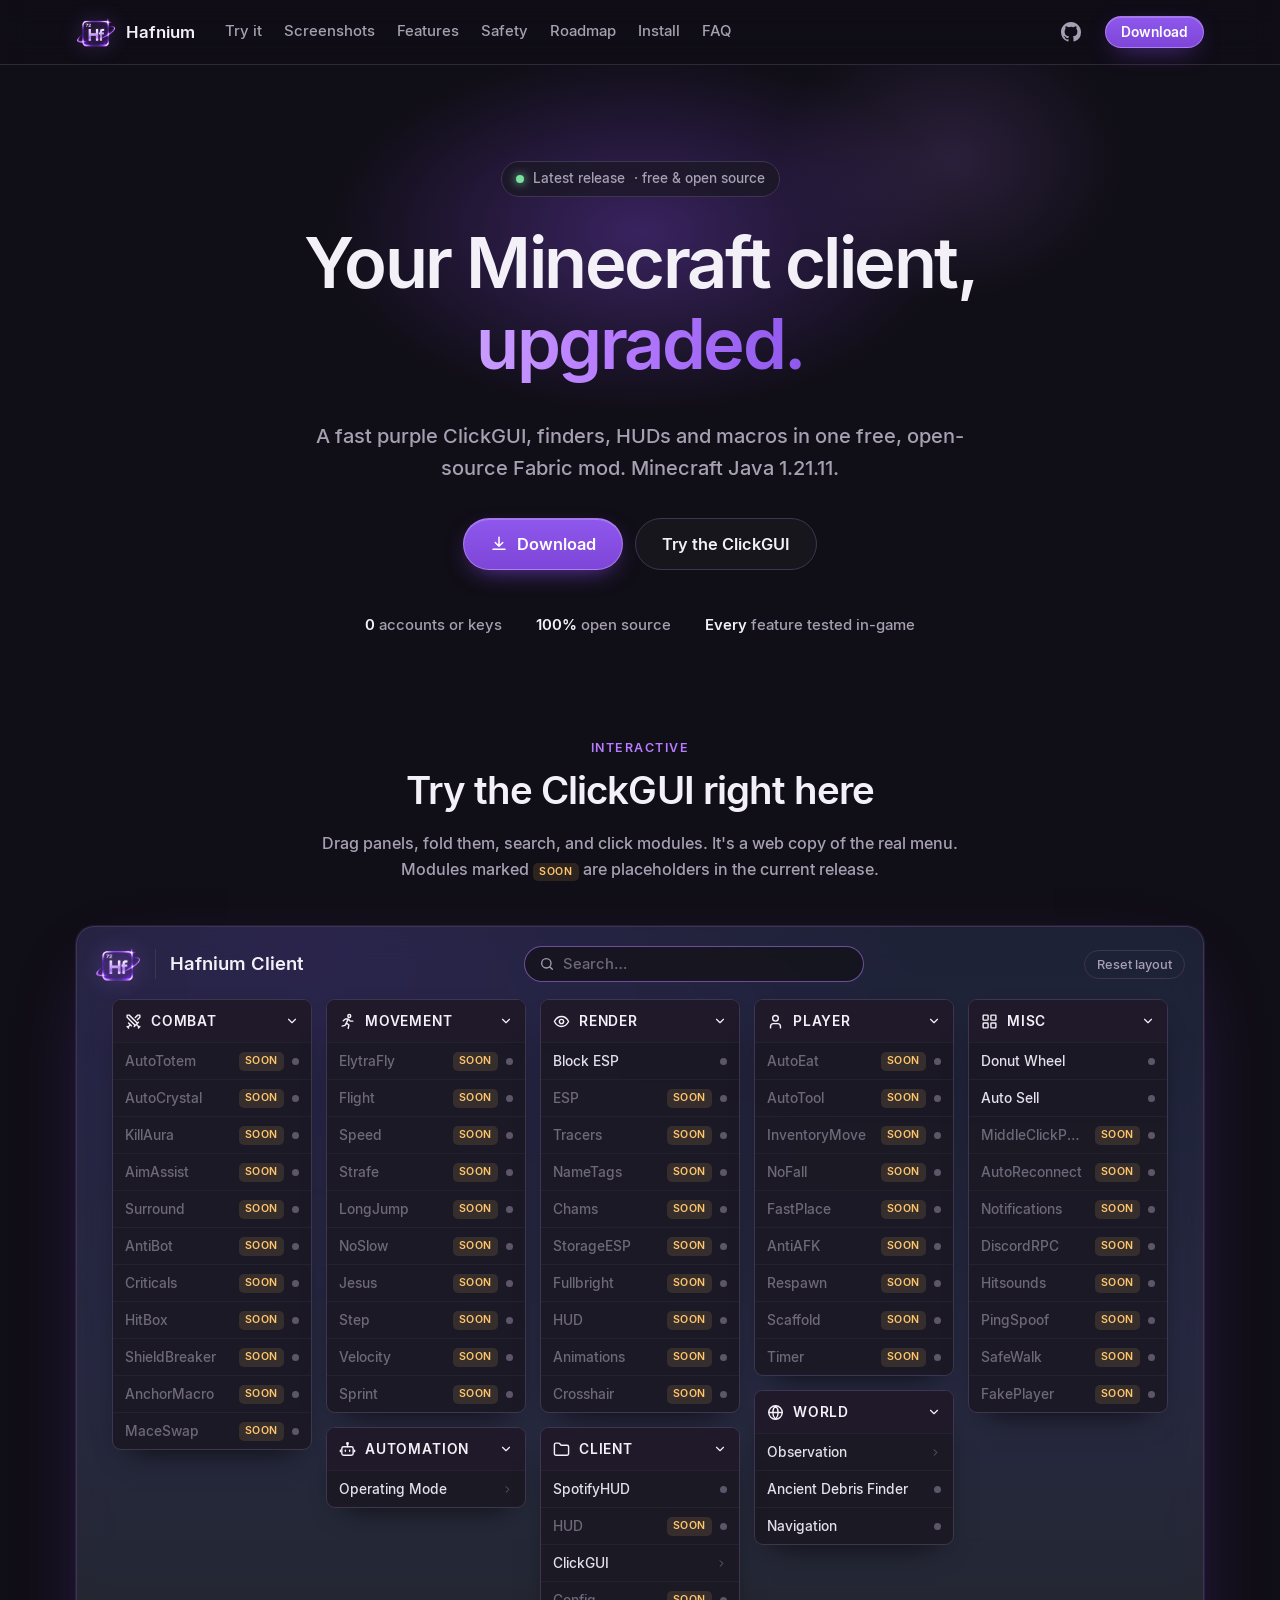
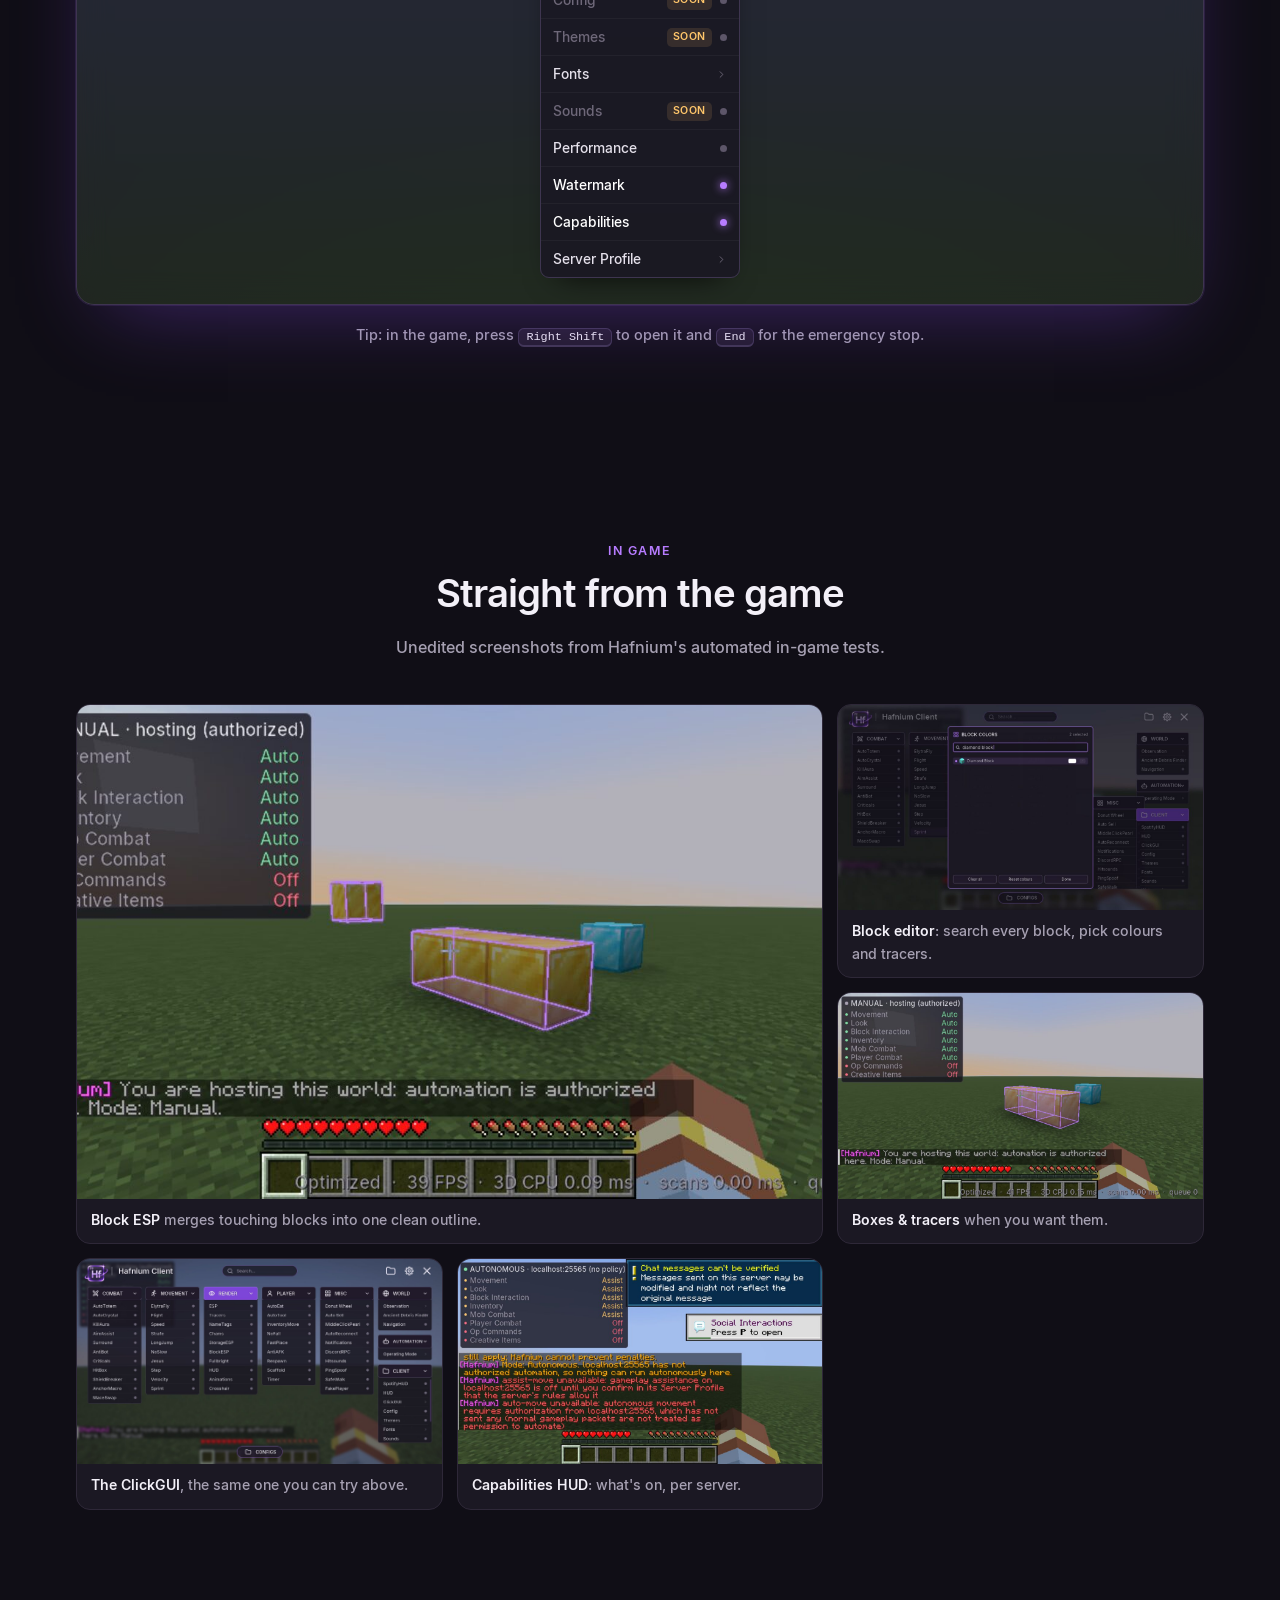
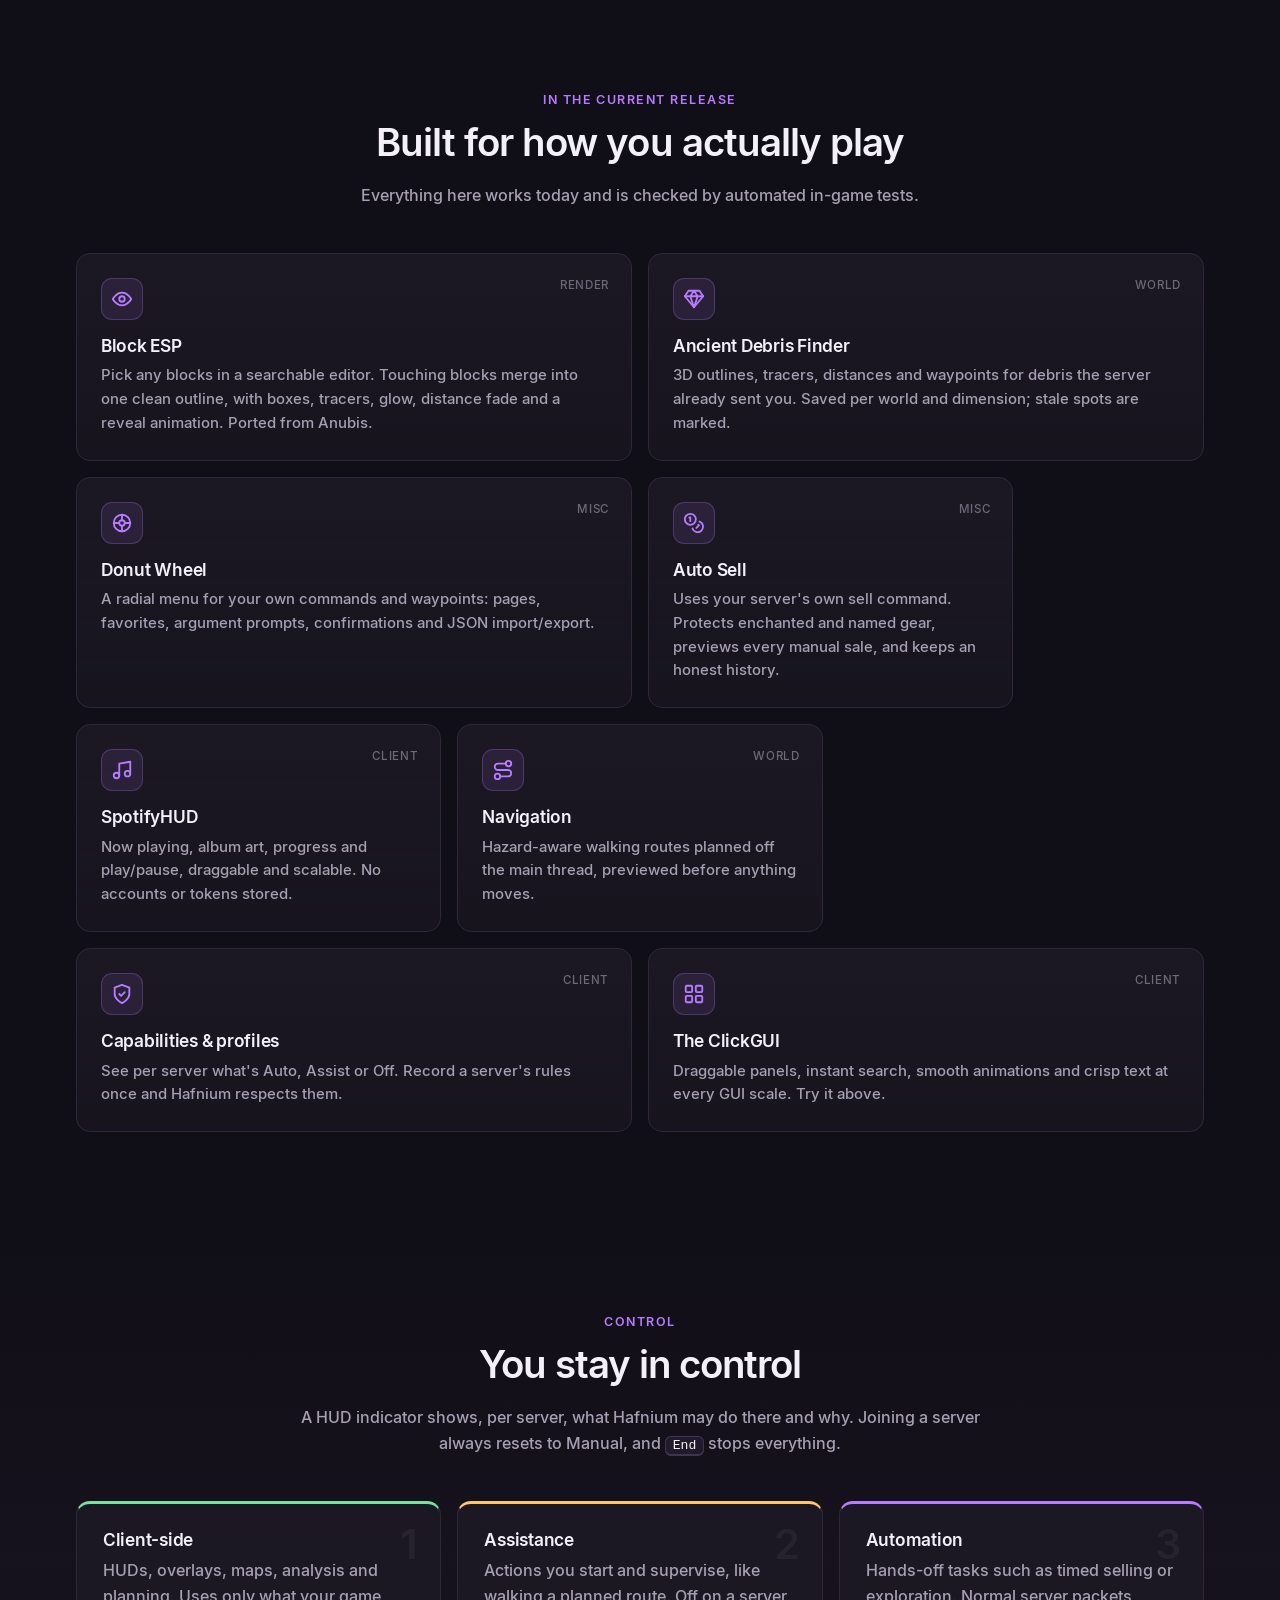
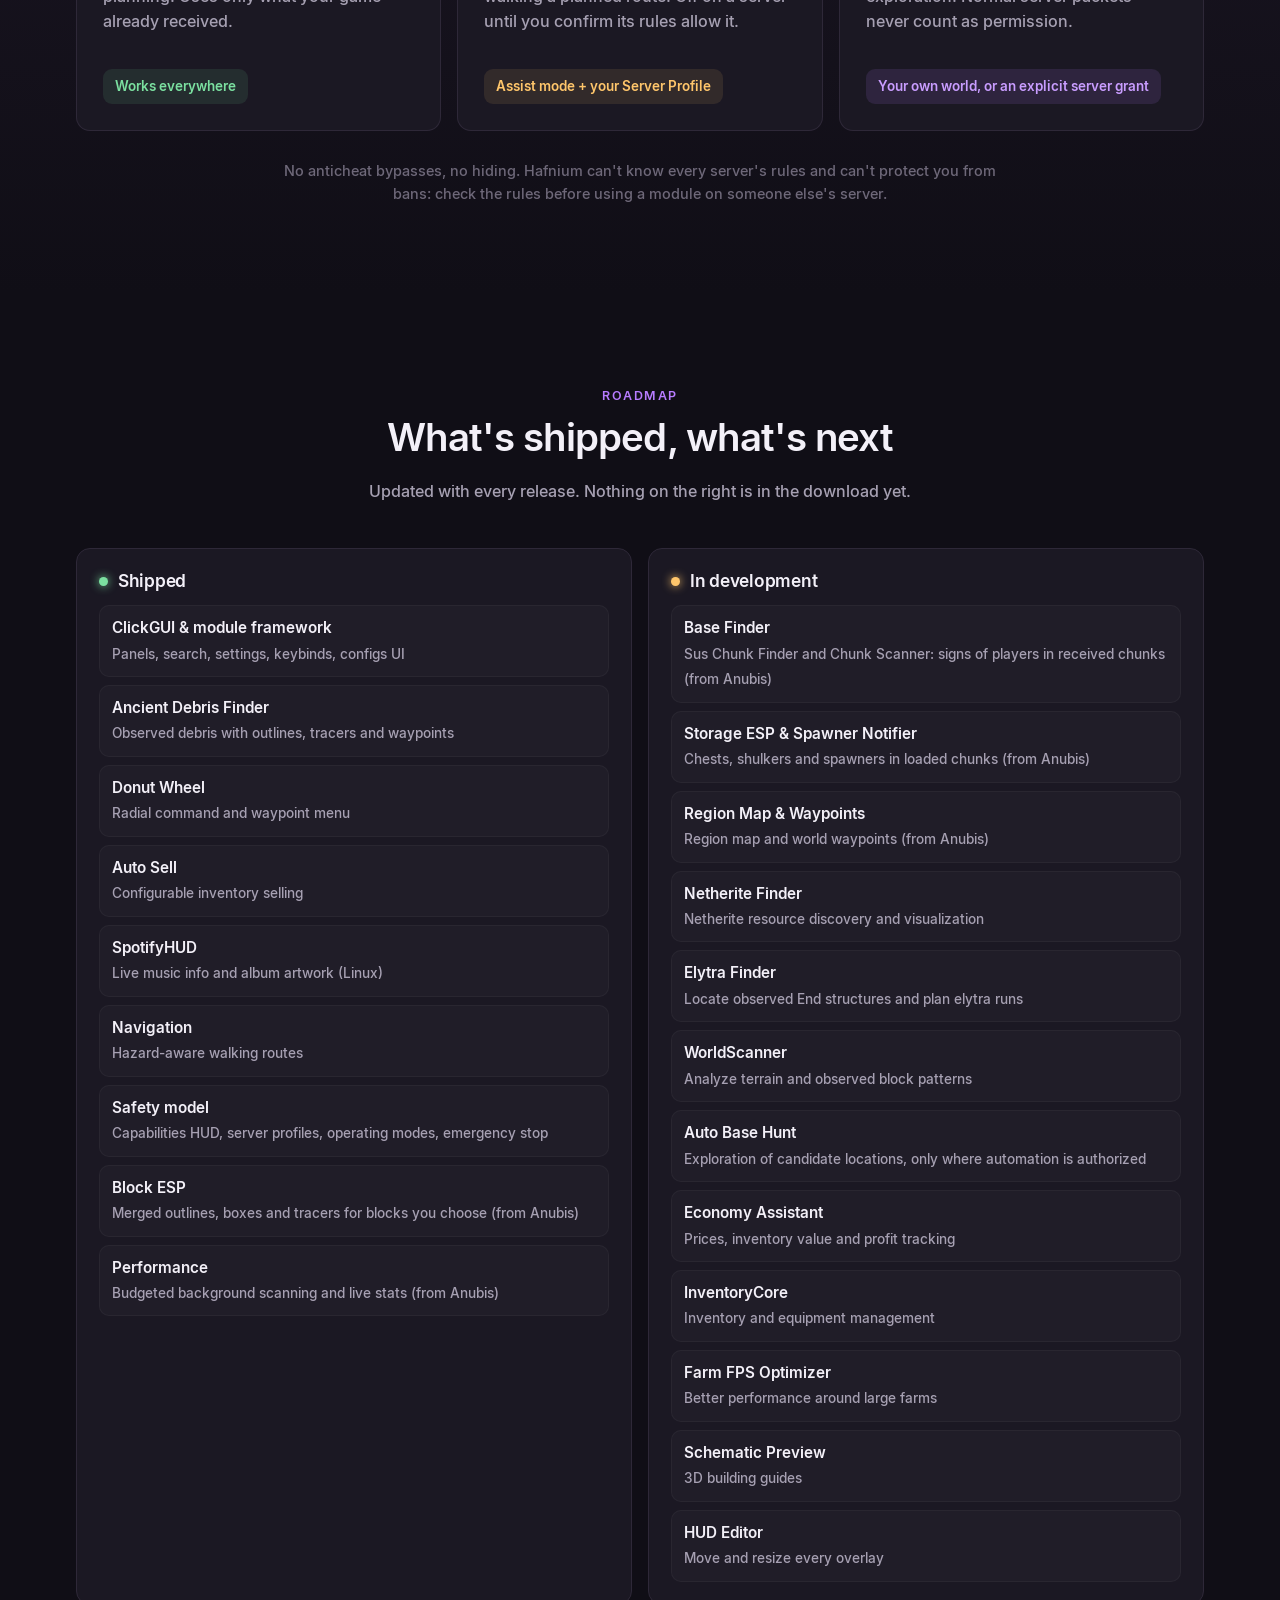
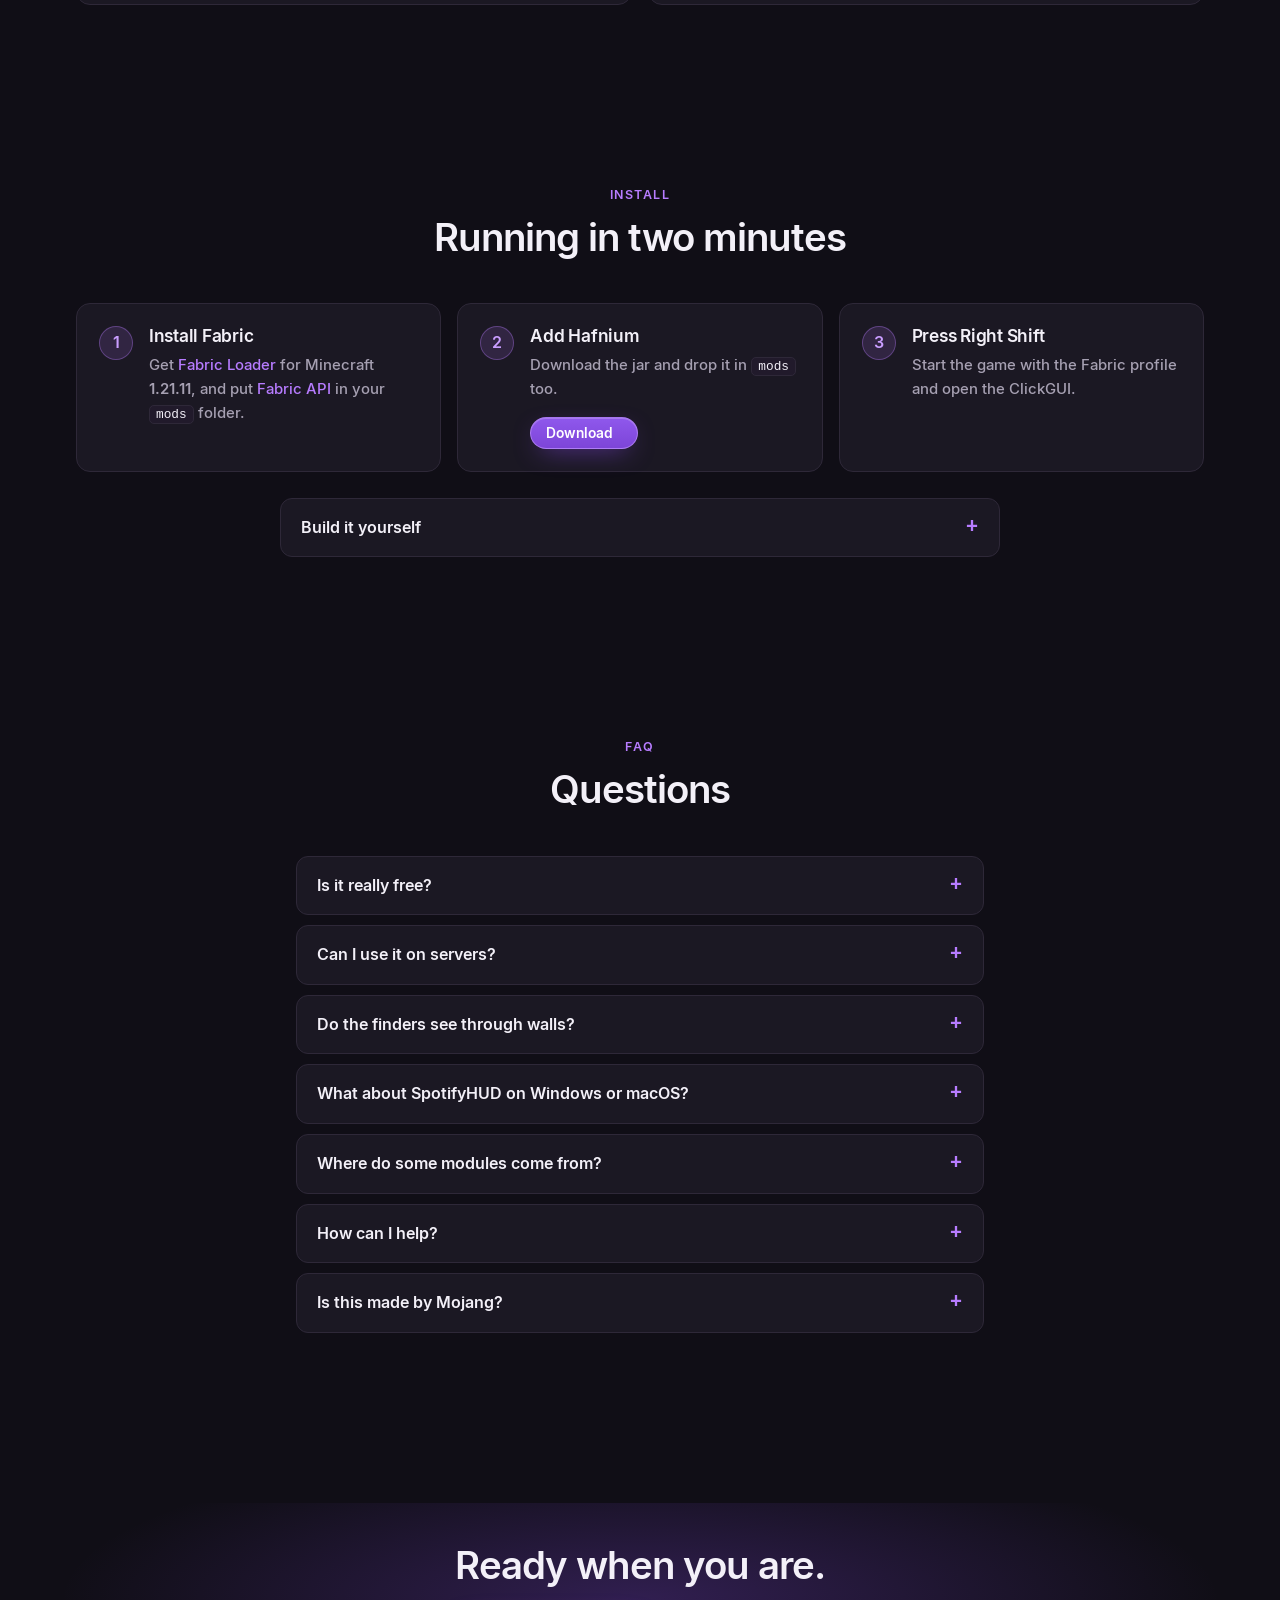
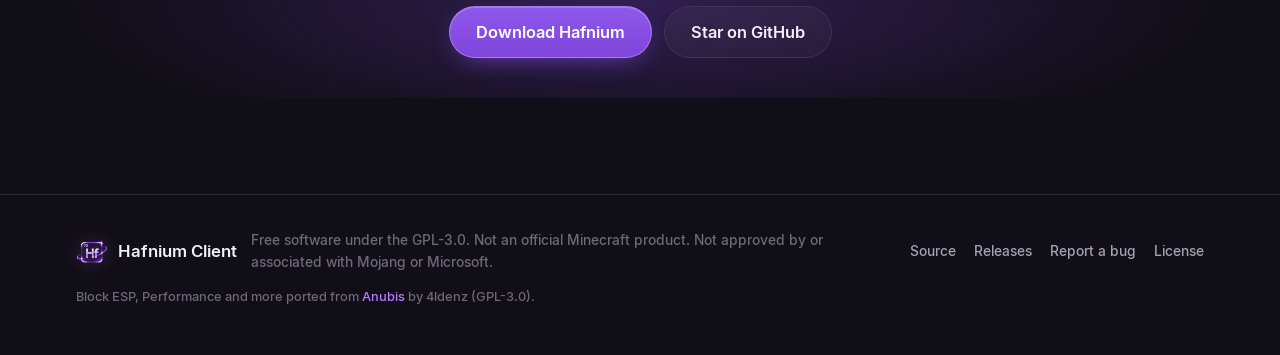
==== commit 1c6a4c90: "Website: in-game screenshot gallery, Block ESP and Performance, Anubis credit Gallery of unedited sc" ====
--- a/site/index.html
+++ b/site/index.html
@@ -8,7 +8,7 @@
   <meta name="theme-color" content="#15131C">
   <meta property="og:title" content="Hafnium Client">
   <meta property="og:description" content="Free, open-source Fabric client for Minecraft Java 1.21.11.">
-  <meta property="og:image" content="https://thebestprogrammeronearth.github.io/hafnium-client/img/og.png">
+  <meta property="og:image" content="https://thebestprogrammeronearth.github.io/hafnium-client/img/og.jpg">
   <meta property="og:type" content="website">
   <link rel="icon" href="img/favicon.png" type="image/png">
   <link rel="apple-touch-icon" href="img/logo.png">
@@ -21,6 +21,7 @@
     <a class="brand" href="#top" aria-label="Hafnium home"><img class="logo" src="img/logo.png" width="40" height="40" alt=""><span>Hafnium</span></a>
     <nav class="nav" id="nav">
       <a href="#demo">Try it</a>
+      <a href="#gallery">Screenshots</a>
       <a href="#features">Features</a>
       <a href="#safety">Safety</a>
       <a href="#roadmap">Roadmap</a>
@@ -80,6 +81,23 @@
         <div class="toast" id="toast" role="status" aria-live="polite"></div>
       </div>
       <p class="hint">Tip: in the game, press <kbd>Right Shift</kbd> to open it and <kbd>End</kbd> for the emergency stop.</p>
+    </div>
+  </section>
+
+  <section id="gallery">
+    <div class="wrap">
+      <div class="section-head">
+        <span class="eyebrow">In game</span>
+        <h2>Straight from the game</h2>
+        <p>Unedited screenshots from Hafnium's automated in-game tests.</p>
+      </div>
+      <div class="gallery">
+        <figure class="shot-card big"><img src="img/esp-outline.jpg" loading="lazy" alt="Block ESP: three touching gold blocks merged into one purple outline"><figcaption><strong>Block ESP</strong> merges touching blocks into one clean outline.</figcaption></figure>
+        <figure class="shot-card"><img src="img/block-editor.jpg" loading="lazy" alt="The block editor over the ClickGUI, searching for diamond block"><figcaption><strong>Block editor</strong>: search every block, pick colours and tracers.</figcaption></figure>
+        <figure class="shot-card"><img src="img/esp-boxes.jpg" loading="lazy" alt="Block ESP in box mode with a tracer"><figcaption><strong>Boxes &amp; tracers</strong> when you want them.</figcaption></figure>
+        <figure class="shot-card"><img src="img/clickgui.jpg" loading="lazy" alt="The Hafnium ClickGUI with category panels"><figcaption><strong>The ClickGUI</strong>, the same one you can try above.</figcaption></figure>
+        <figure class="shot-card"><img src="img/capabilities.jpg" loading="lazy" alt="Capabilities HUD on a multiplayer server"><figcaption><strong>Capabilities HUD</strong>: what's on, per server.</figcaption></figure>
+      </div>
     </div>
   </section>
 
@@ -200,6 +218,12 @@
         <p>Not yet: it reads Spotify's Linux desktop media session (MPRIS). Other systems show "no backend".</p>
       </details>
       <details>
+        <summary>Where do some modules come from?</summary>
+        <p>Block ESP and Performance (and more on the way) are ported from <a href="https://github.com/4ldenz/Anubis-client">Anubis</a>
+          by 4ldenz, another GPL-3.0 client, onto Hafnium's own ClickGUI and module system. Anubis features that bypass
+          server protections such as anti-xray are not included.</p>
+      </details>
+      <details>
         <summary>How can I help?</summary>
         <p>Report bugs and send pull requests on <a data-link="source" href="https://github.com/thebestprogrammeronearth/hafnium-client">GitHub</a>.
           Please run the tests first.</p>
@@ -232,7 +256,9 @@
       <a data-link="issues" href="https://github.com/thebestprogrammeronearth/hafnium-client/issues">Report a bug</a>
       <a data-link="license" href="https://github.com/thebestprogrammeronearth/hafnium-client/blob/main/LICENSE">License</a>
     </nav>
+    <p class="credit">Block ESP, Performance and more ported from <a href="https://github.com/4ldenz/Anubis-client">Anubis</a> by 4ldenz (GPL-3.0).</p>
   </div>
 </footer>
+<div class="lightbox" id="lightbox" hidden><img alt=""><button type="button" aria-label="Close">×</button></div>
 </body>
 </html>
--- a/site/css/site.css
+++ b/site/css/site.css
@@ -152,6 +152,25 @@
 .toast.show { opacity: 1; transform: translate(-50%, 0); }
 .hint { text-align: center; font-size: .9rem; margin-top: 18px; }
 
+/* ---------- gallery */
+.gallery { display: grid; gap: 14px; grid-template-columns: repeat(3, 1fr); }
+.shot-card { margin: 0; border-radius: 14px; overflow: hidden; border: 1px solid var(--border); background: var(--panel); cursor: zoom-in;
+  transition: transform .2s, border-color .2s; }
+.shot-card:hover { transform: translateY(-2px); border-color: var(--border-2); }
+.shot-card { display: flex; flex-direction: column; }
+.shot-card.big { grid-column: span 2; grid-row: span 2; }
+.shot-card.big img { flex: 1; min-height: 0; aspect-ratio: auto; }
+.shot-card img { display: block; width: 100%; height: auto; aspect-ratio: 16 / 9; object-fit: cover; }
+.shot-card figcaption { padding: 10px 14px 12px; font-size: .88rem; color: var(--text-2); }
+.shot-card figcaption strong { color: var(--text); }
+.lightbox { position: fixed; inset: 0; z-index: 100; background: rgba(8, 7, 12, .92); display: grid; place-items: center; padding: 16px; }
+.lightbox[hidden] { display: none; }
+.lightbox img { max-width: 100%; max-height: 90vh; border-radius: 10px; box-shadow: var(--shadow); }
+.lightbox button { position: absolute; top: 12px; right: 16px; background: none; border: 0; color: var(--text); font-size: 2.2rem; cursor: pointer; }
+.credit { grid-column: 1 / -1; font-size: .8rem; }
+@media (max-width: 860px) { .gallery { grid-template-columns: 1fr 1fr; } .shot-card.big { grid-column: span 2; grid-row: auto; } }
+@media (max-width: 560px) { .gallery { grid-template-columns: 1fr; } .shot-card.big { grid-column: auto; } }
+
 /* ---------- features */
 .bento { display: grid; gap: 16px; grid-template-columns: repeat(6, 1fr); }
 .feat { grid-column: span 2; background: linear-gradient(180deg, var(--panel), rgba(27, 24, 35, .6)); border: 1px solid var(--border); border-radius: var(--radius);
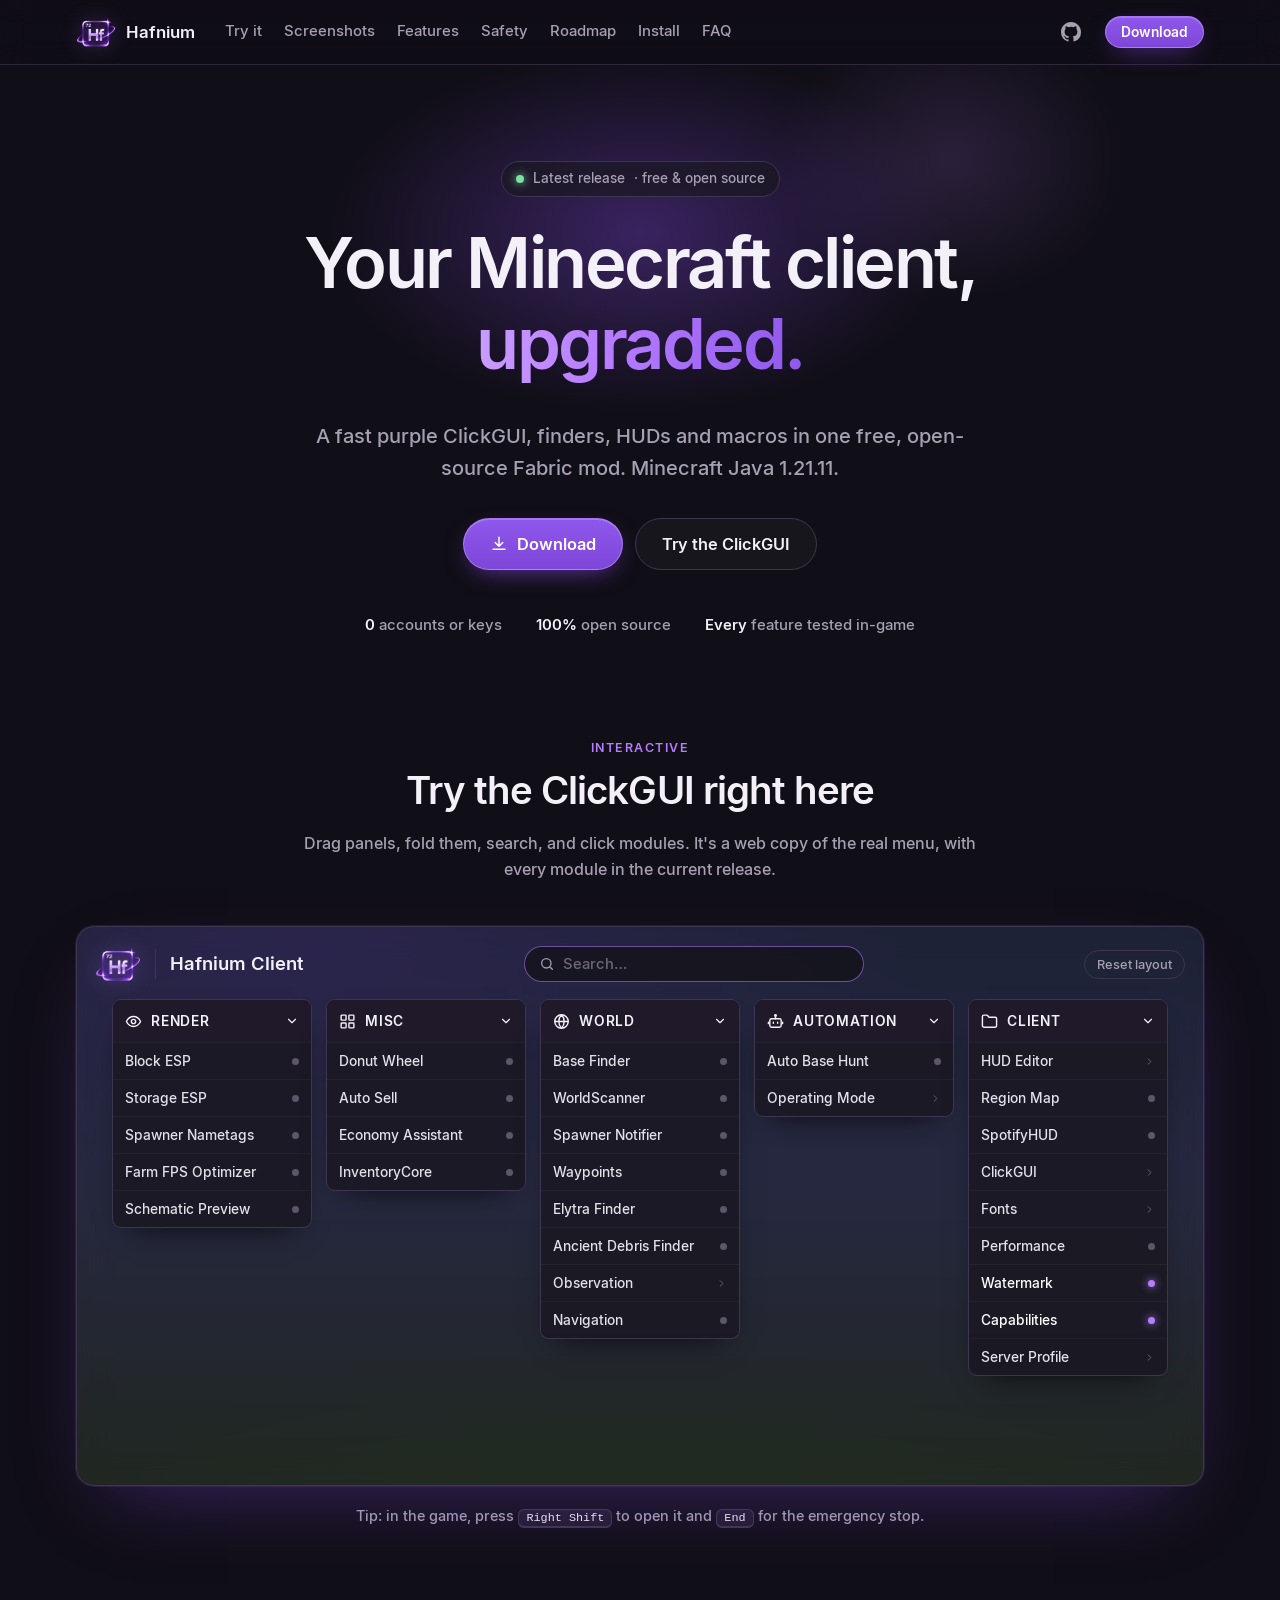
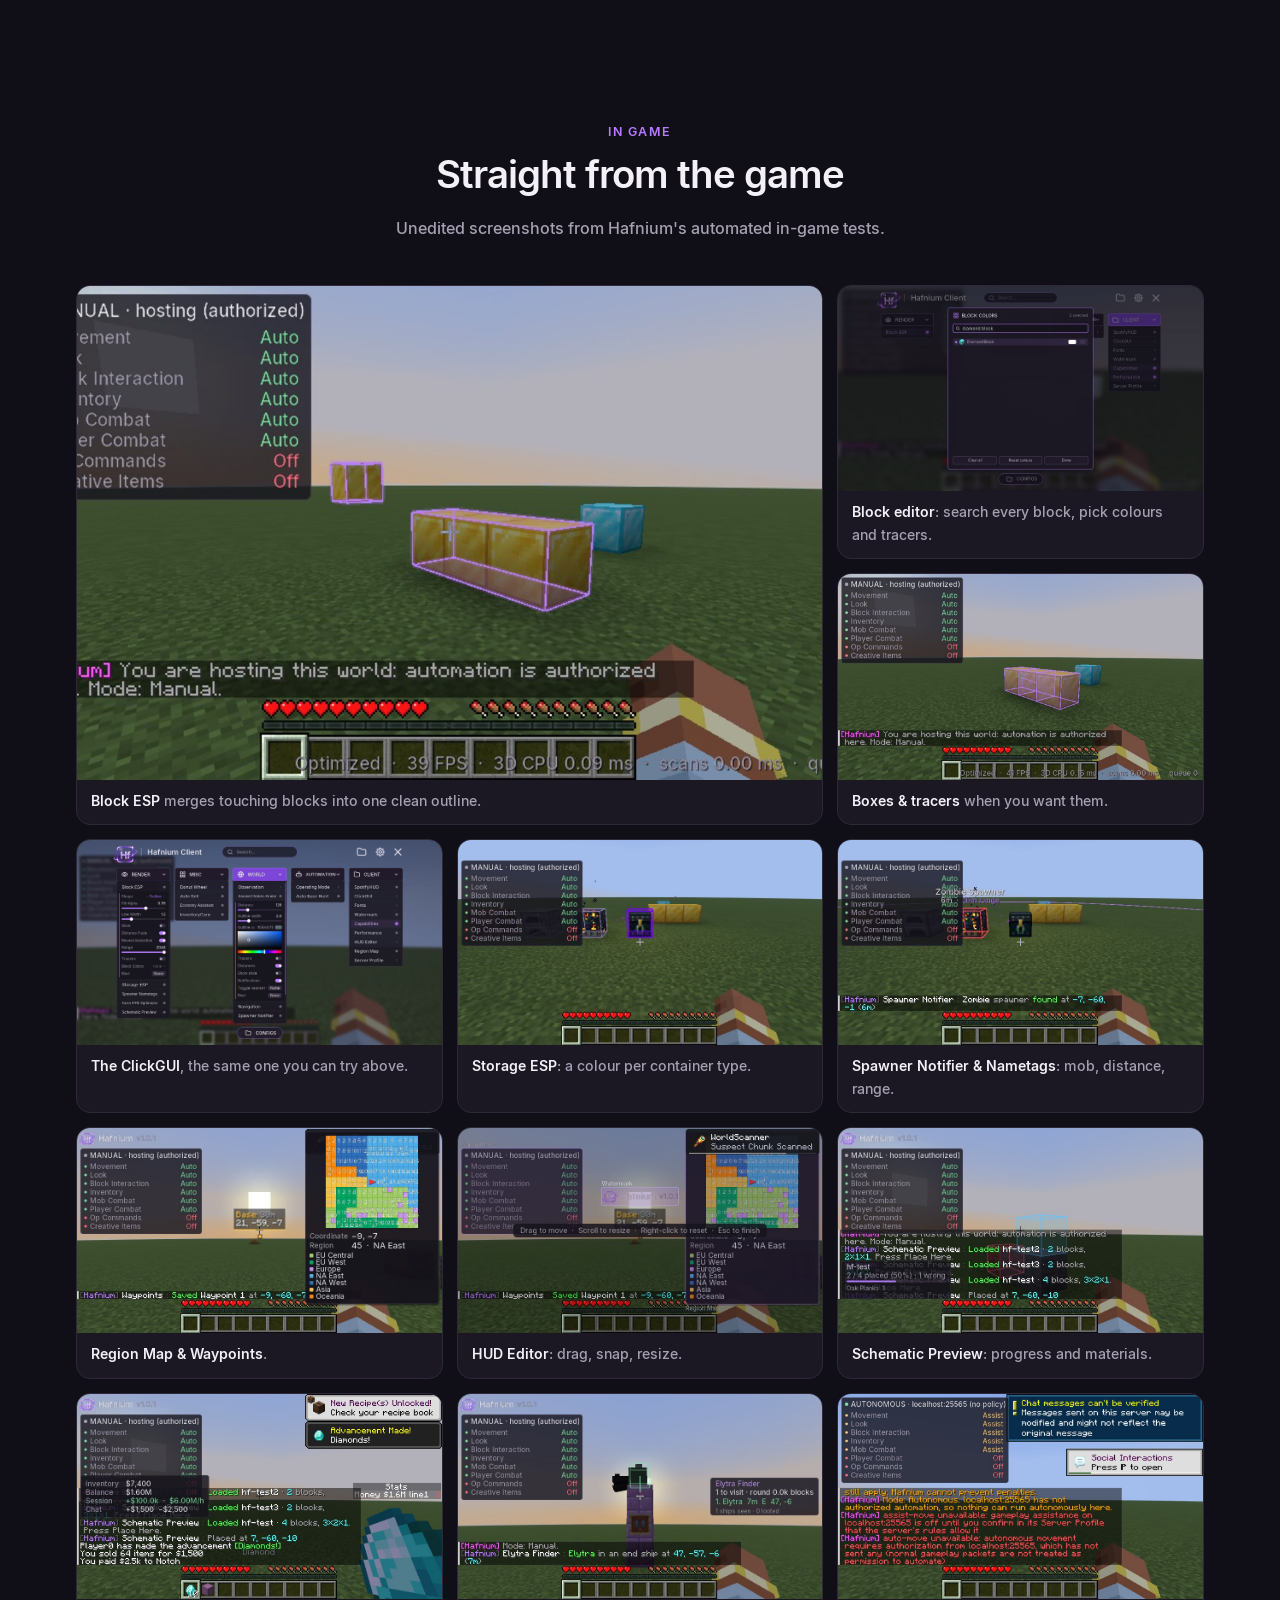
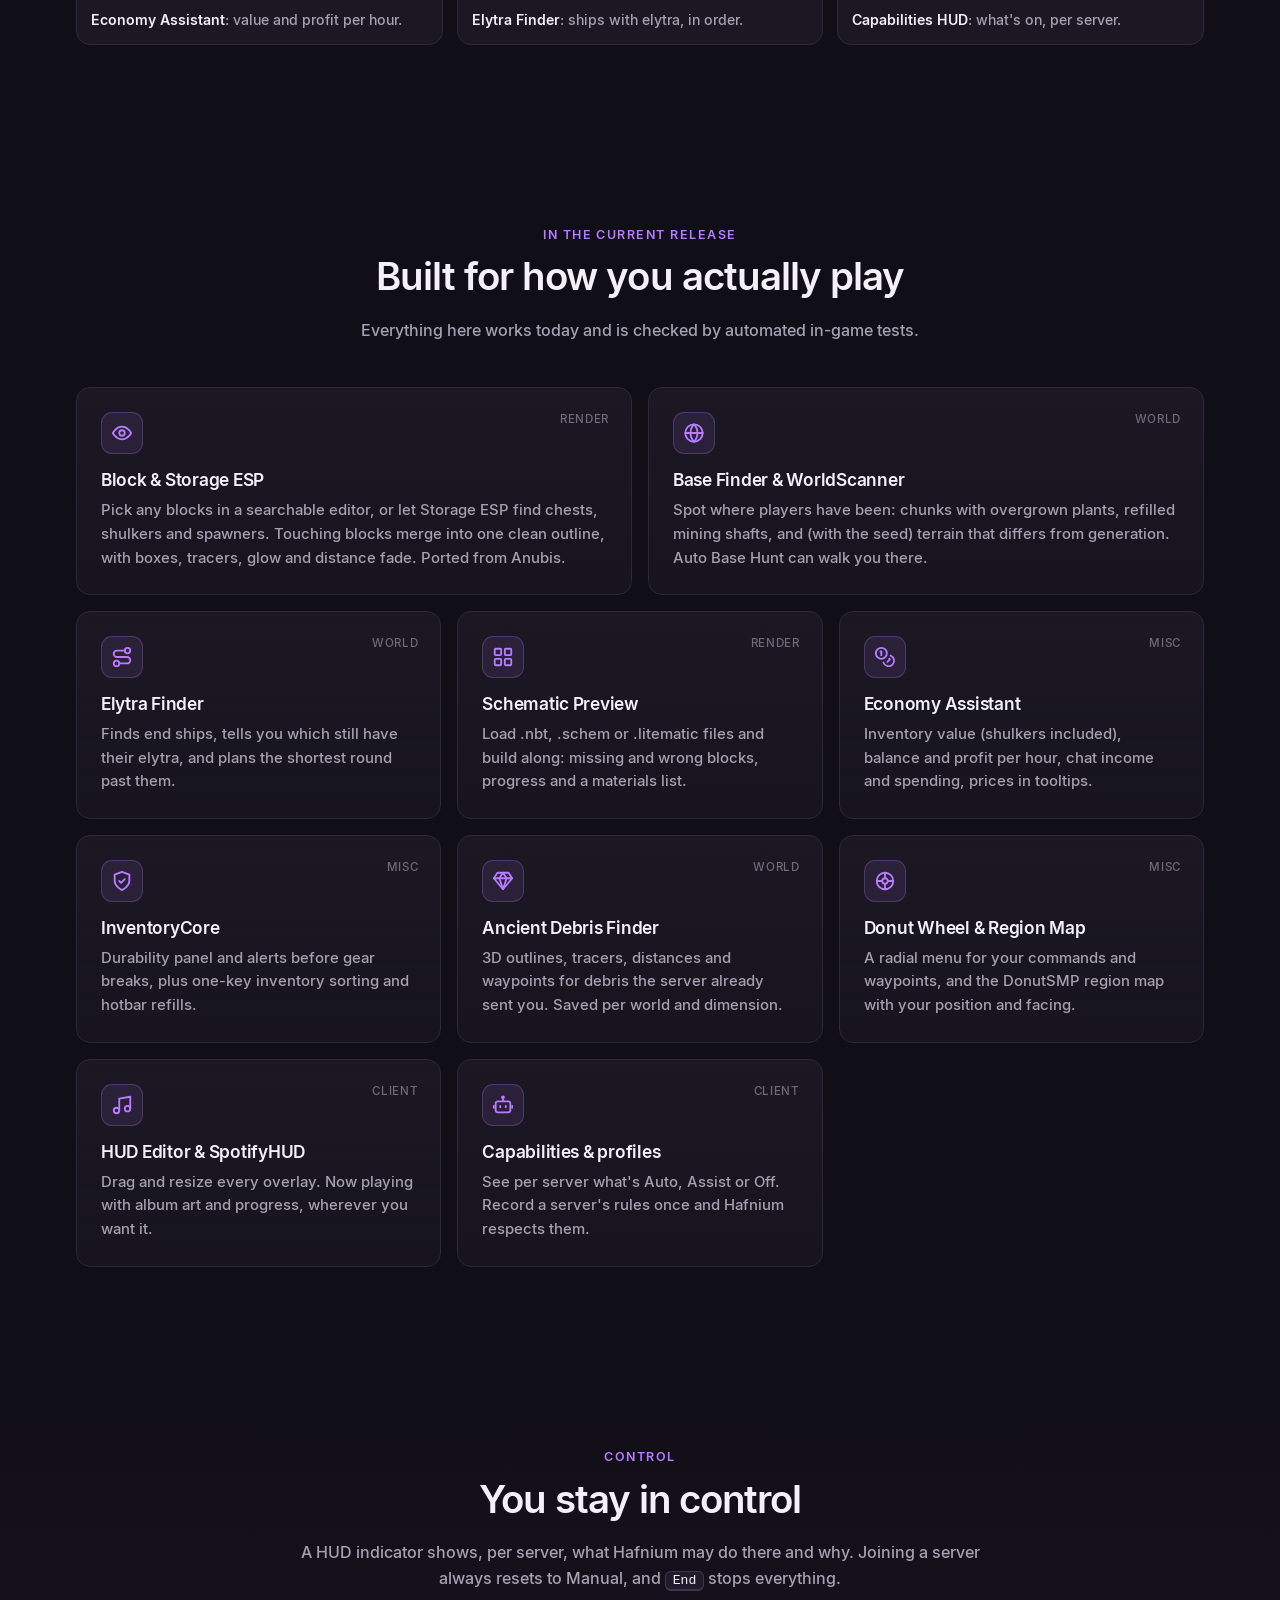
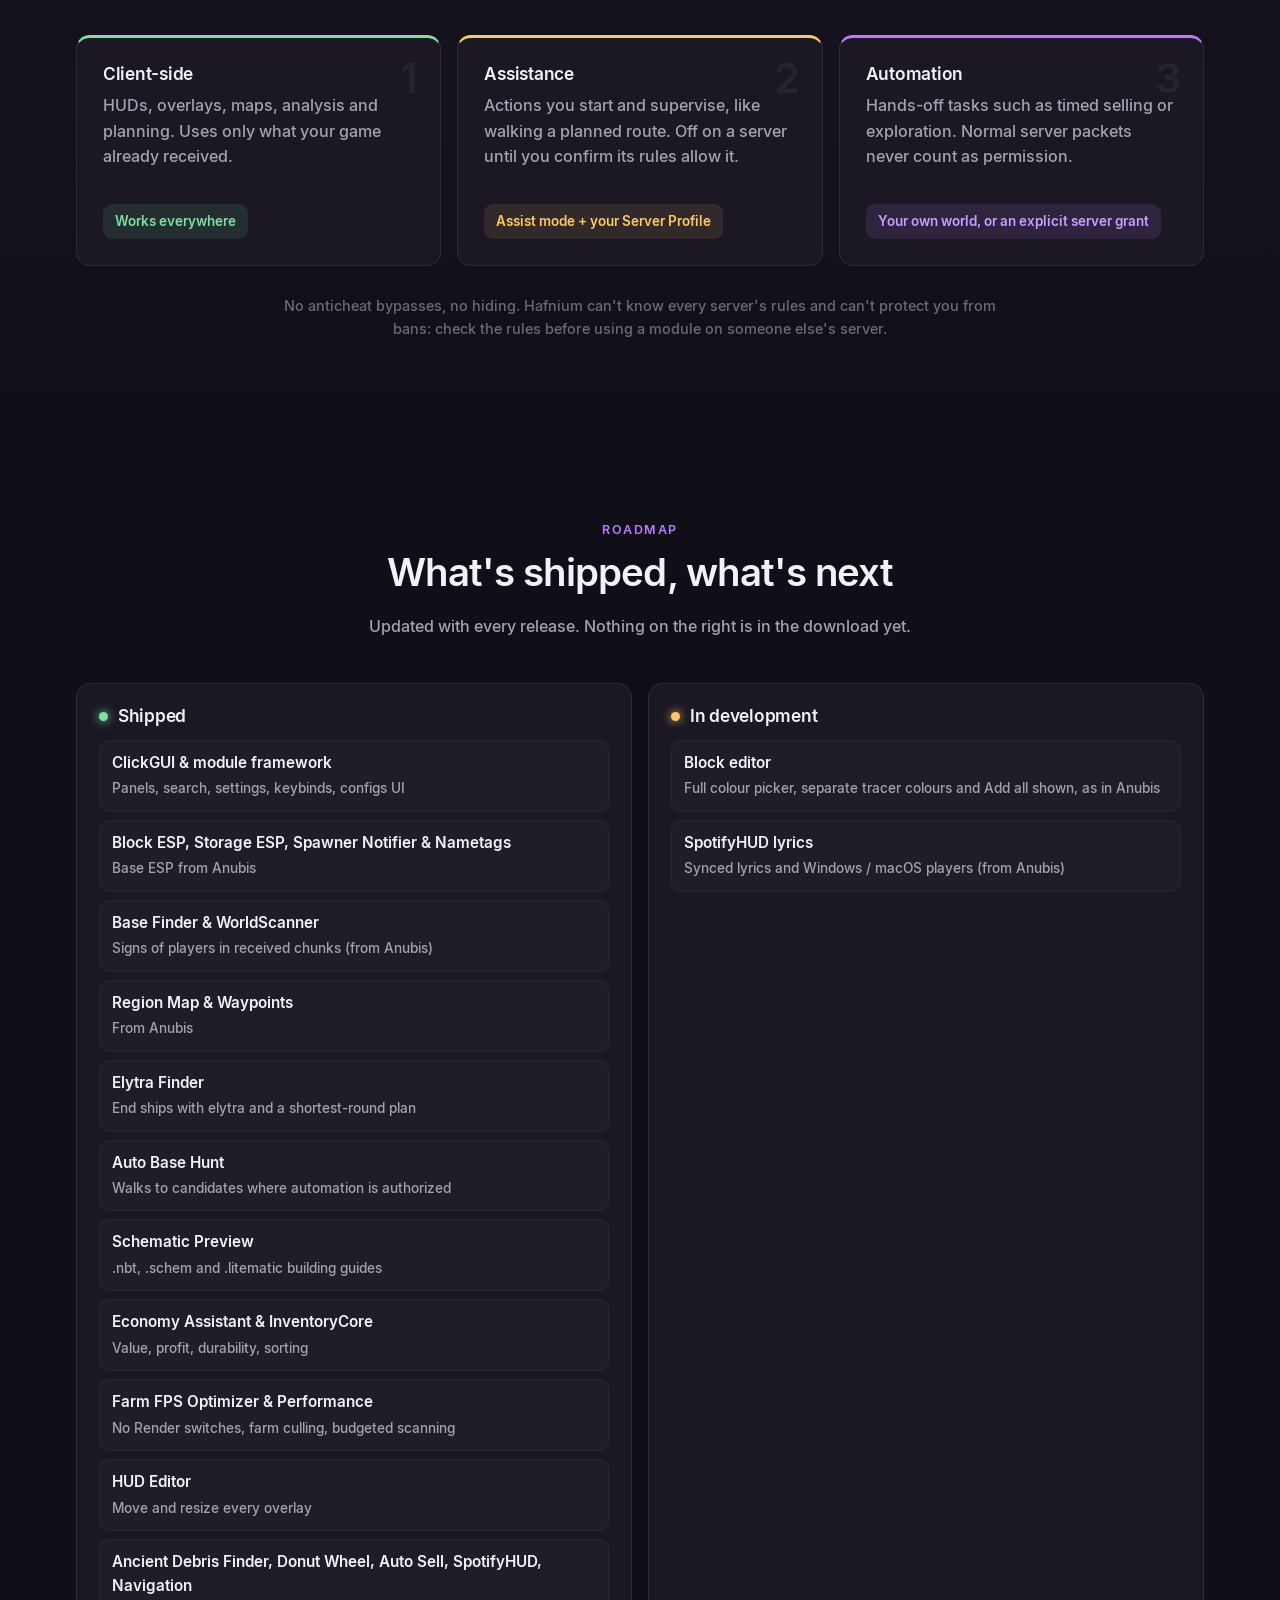
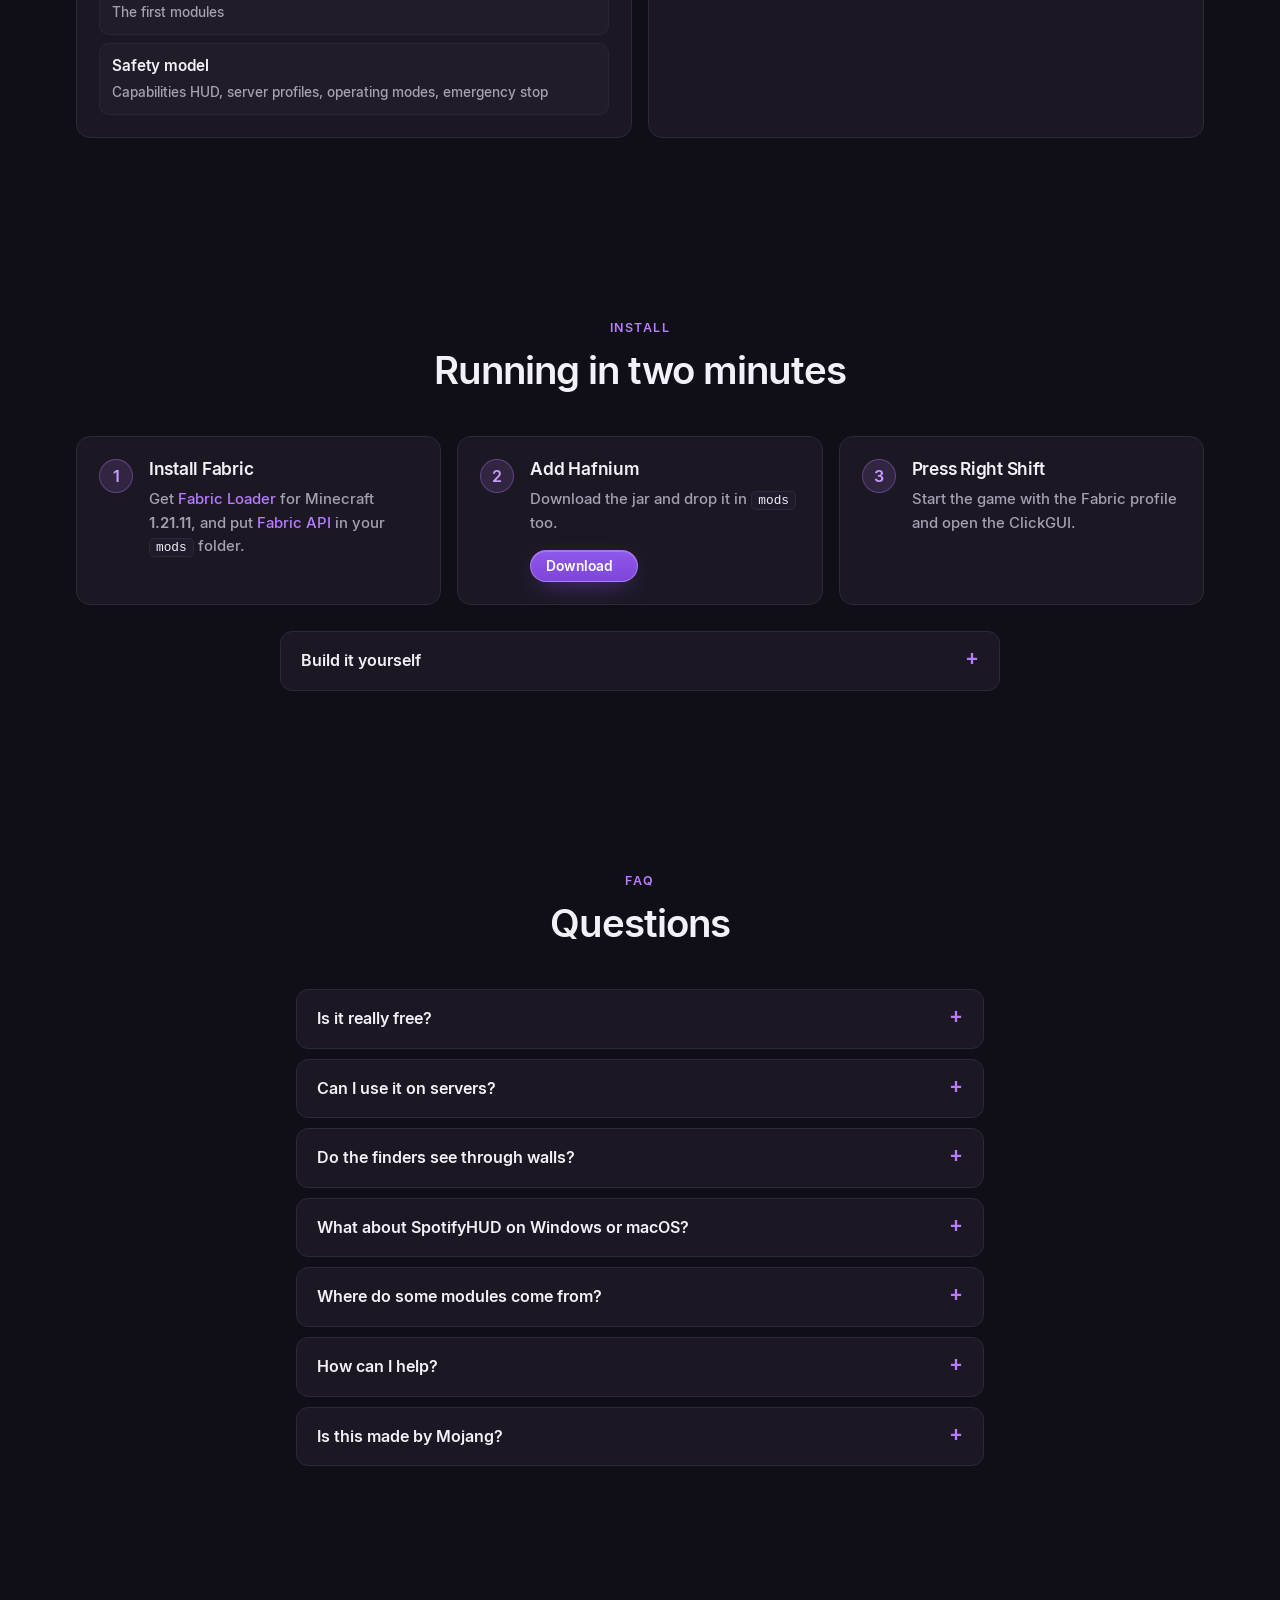
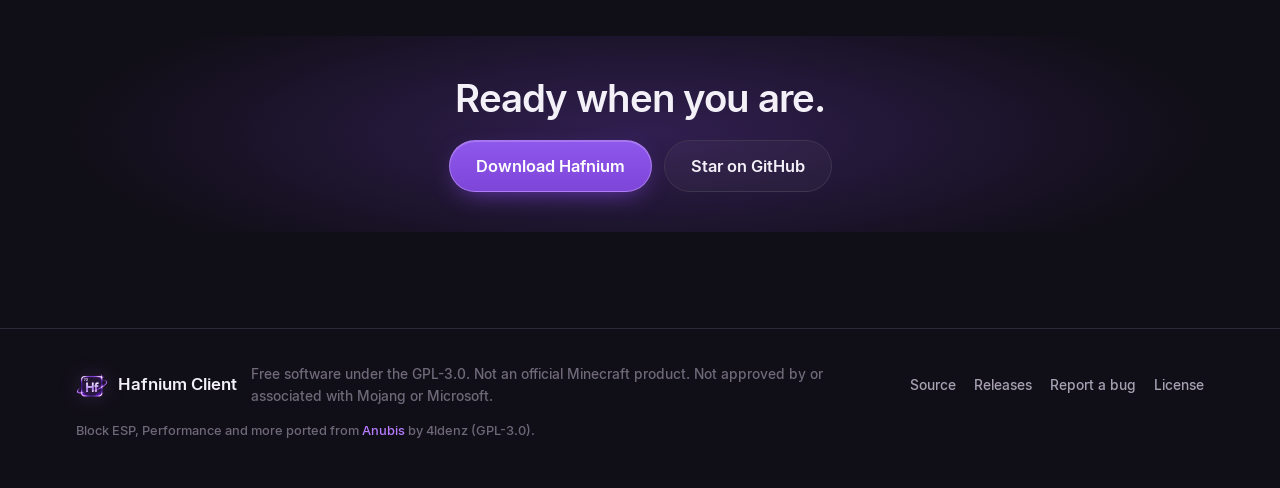
==== commit 8e49e5ad: "Every planned module; generic placeholders removed Removed the ~50 generic placeholder modules (Jesu" ====
--- a/site/index.html
+++ b/site/index.html
@@ -66,8 +66,8 @@
       <div class="section-head">
         <span class="eyebrow">Interactive</span>
         <h2>Try the ClickGUI right here</h2>
-        <p>Drag panels, fold them, search, and click modules. It's a web copy of the real menu. Modules marked
-          <span class="tag soon">soon</span> are placeholders in the current release.</p>
+        <p>Drag panels, fold them, search, and click modules. It's a web copy of the real menu, with
+          every module in the current release.</p>
       </div>
       <div class="screen" id="screen">
         <div class="screen-top">
@@ -95,7 +95,14 @@
         <figure class="shot-card big"><img src="img/esp-outline.jpg" loading="lazy" alt="Block ESP: three touching gold blocks merged into one purple outline"><figcaption><strong>Block ESP</strong> merges touching blocks into one clean outline.</figcaption></figure>
         <figure class="shot-card"><img src="img/block-editor.jpg" loading="lazy" alt="The block editor over the ClickGUI, searching for diamond block"><figcaption><strong>Block editor</strong>: search every block, pick colours and tracers.</figcaption></figure>
         <figure class="shot-card"><img src="img/esp-boxes.jpg" loading="lazy" alt="Block ESP in box mode with a tracer"><figcaption><strong>Boxes &amp; tracers</strong> when you want them.</figcaption></figure>
-        <figure class="shot-card"><img src="img/clickgui.jpg" loading="lazy" alt="The Hafnium ClickGUI with category panels"><figcaption><strong>The ClickGUI</strong>, the same one you can try above.</figcaption></figure>
+        <figure class="shot-card"><img src="img/clickgui.jpg" loading="lazy" alt="The Hafnium ClickGUI with all module panels and Block ESP settings open"><figcaption><strong>The ClickGUI</strong>, the same one you can try above.</figcaption></figure>
+        <figure class="shot-card"><img src="img/storage-esp.jpg" loading="lazy" alt="Storage ESP outlining an ender chest, spawner, furnace and barrel"><figcaption><strong>Storage ESP</strong>: a colour per container type.</figcaption></figure>
+        <figure class="shot-card"><img src="img/spawner-nametags.jpg" loading="lazy" alt="A zombie spawner labelled with its distance and activation range, and the chat announcement"><figcaption><strong>Spawner Notifier &amp; Nametags</strong>: mob, distance, range.</figcaption></figure>
+        <figure class="shot-card"><img src="img/region-map.jpg" loading="lazy" alt="The DonutSMP region map panel and a waypoint label in the world"><figcaption><strong>Region Map &amp; Waypoints</strong>.</figcaption></figure>
+        <figure class="shot-card"><img src="img/hud-editor.jpg" loading="lazy" alt="The HUD Editor with the watermark dragged to the centre"><figcaption><strong>HUD Editor</strong>: drag, snap, resize.</figcaption></figure>
+        <figure class="shot-card"><img src="img/schematic.jpg" loading="lazy" alt="Schematic Preview showing missing and wrong blocks with a progress panel"><figcaption><strong>Schematic Preview</strong>: progress and materials.</figcaption></figure>
+        <figure class="shot-card"><img src="img/economy.jpg" loading="lazy" alt="Economy Assistant panel with inventory value, balance and session profit"><figcaption><strong>Economy Assistant</strong>: value and profit per hour.</figcaption></figure>
+        <figure class="shot-card"><img src="img/elytra-finder.jpg" loading="lazy" alt="Elytra Finder panel listing an end ship with its elytra"><figcaption><strong>Elytra Finder</strong>: ships with elytra, in order.</figcaption></figure>
         <figure class="shot-card"><img src="img/capabilities.jpg" loading="lazy" alt="Capabilities HUD on a multiplayer server"><figcaption><strong>Capabilities HUD</strong>: what's on, per server.</figcaption></figure>
       </div>
     </div>
--- a/site/css/site.css
+++ b/site/css/site.css
@@ -121,7 +121,7 @@
 .search input::placeholder { color: var(--muted); }
 .reset { background: none; border: 1px solid var(--border-2); color: var(--text-2); border-radius: 999px; padding: 6px 12px; font: 500 .8rem "Inter", sans-serif; cursor: pointer; }
 .reset:hover { color: var(--text); border-color: var(--accent); }
-.panels { position: relative; min-height: 480px; }
+.panels { position: relative; min-height: 300px; }
 .panel { position: absolute; width: 200px; background: rgba(27, 24, 35, .92); border: 1px solid var(--border-2); border-radius: 9px; overflow: hidden;
   box-shadow: 0 14px 30px -18px rgba(0, 0, 0, .9); transition: box-shadow .15s; }
 .panel.dragging { box-shadow: 0 24px 50px -16px rgba(0, 0, 0, .95), 0 0 0 1px var(--accent); z-index: 20; }
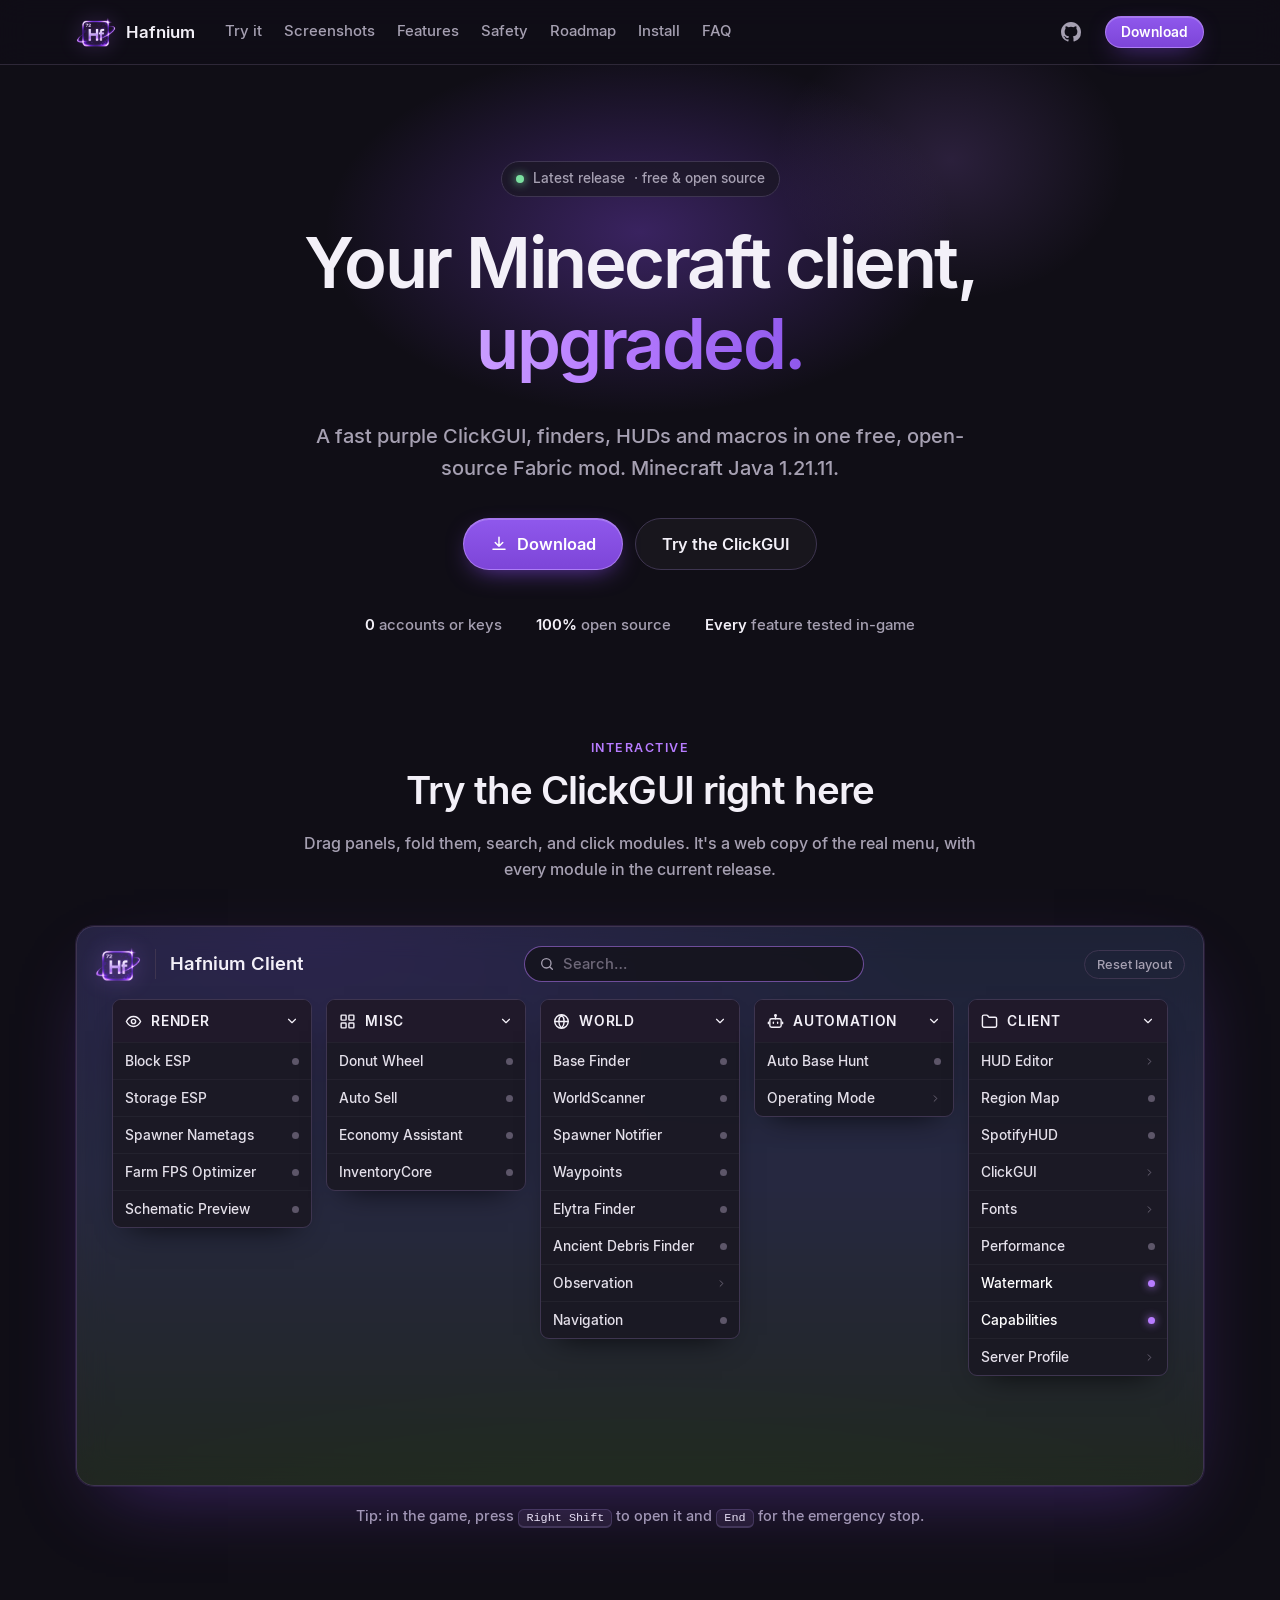
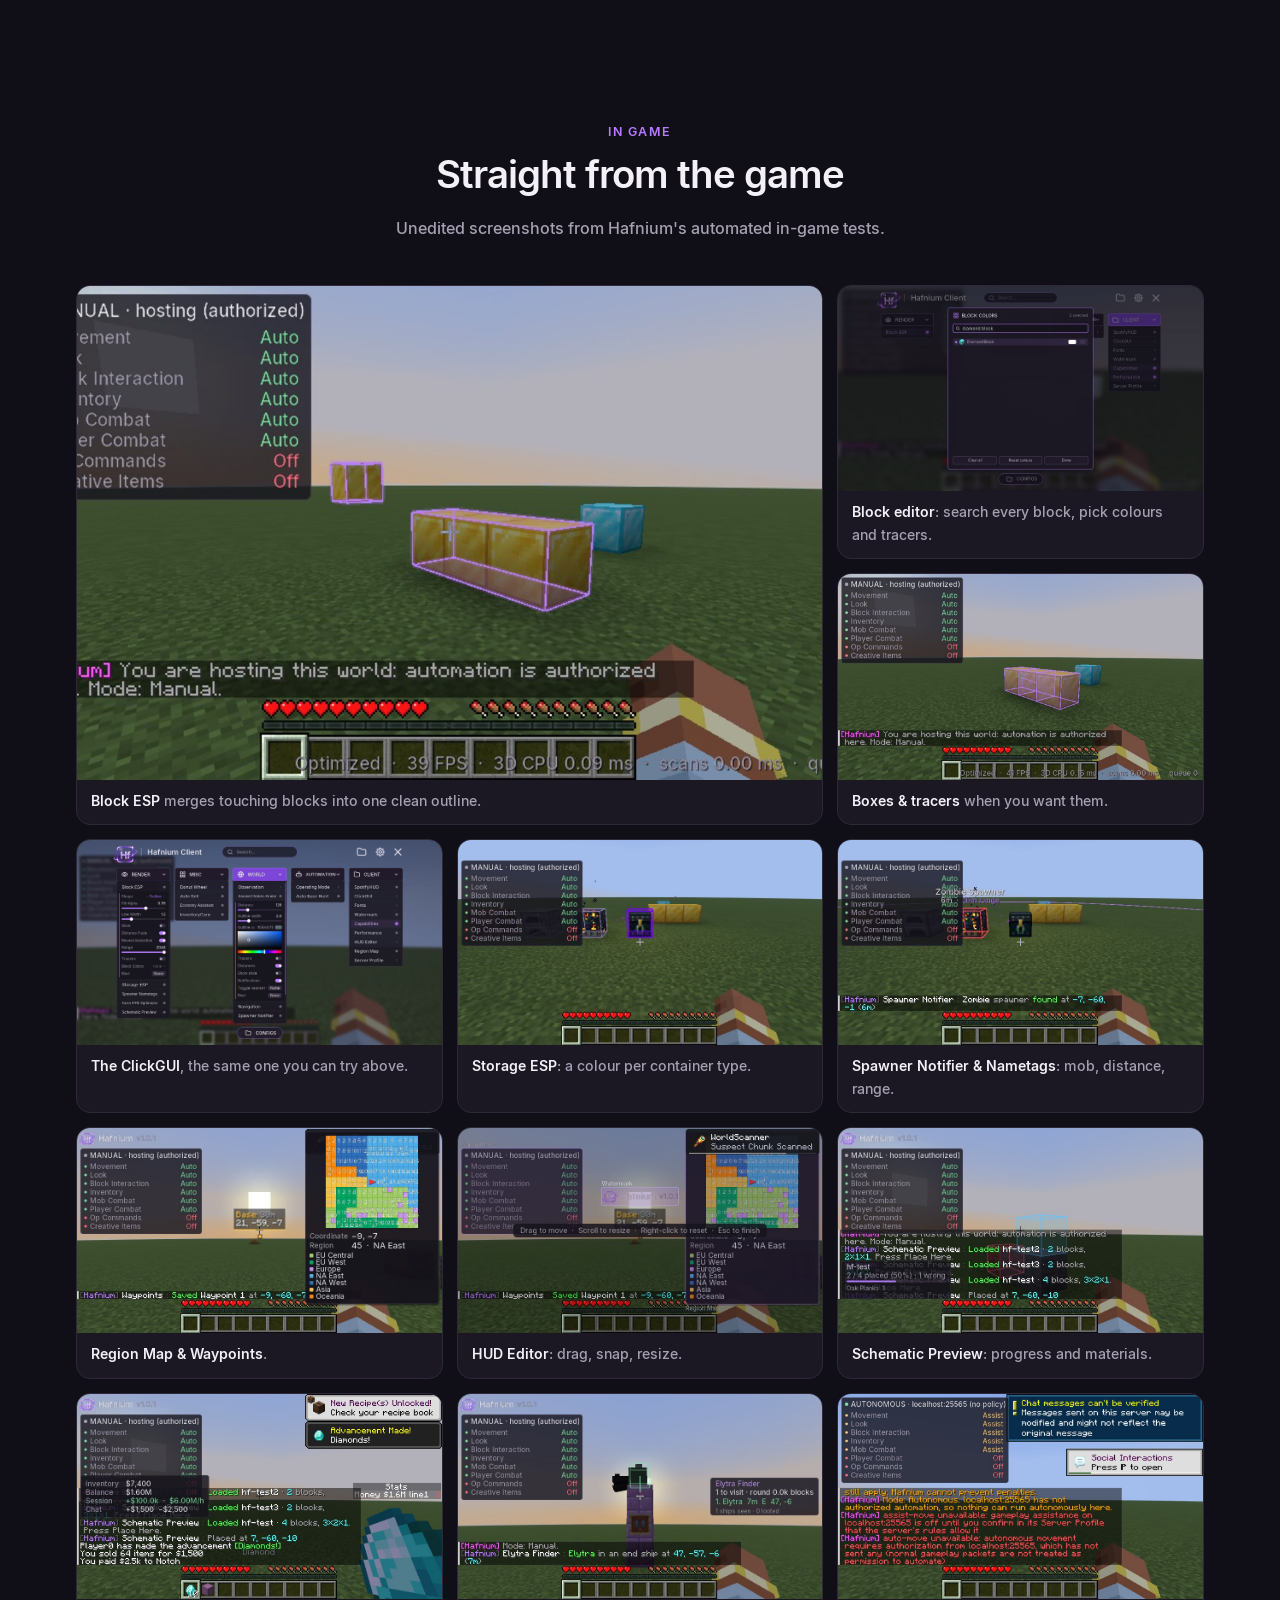
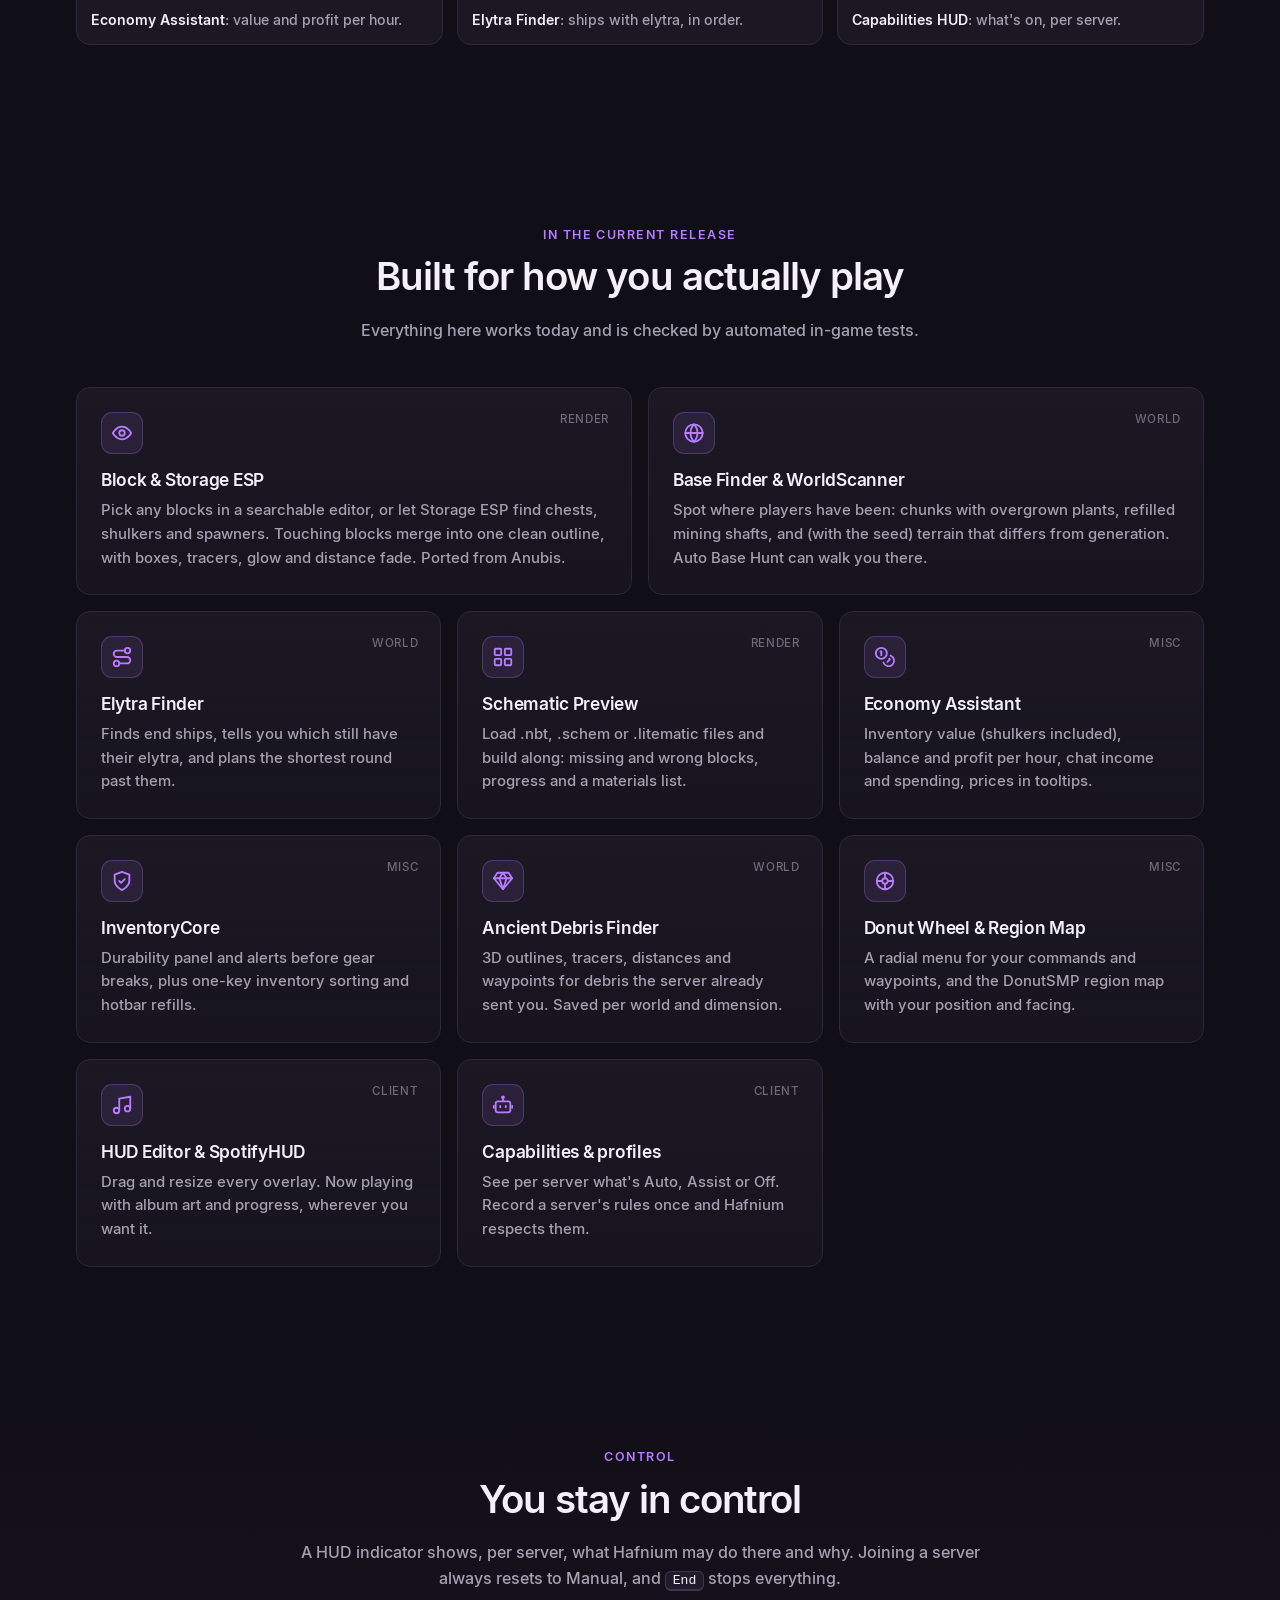
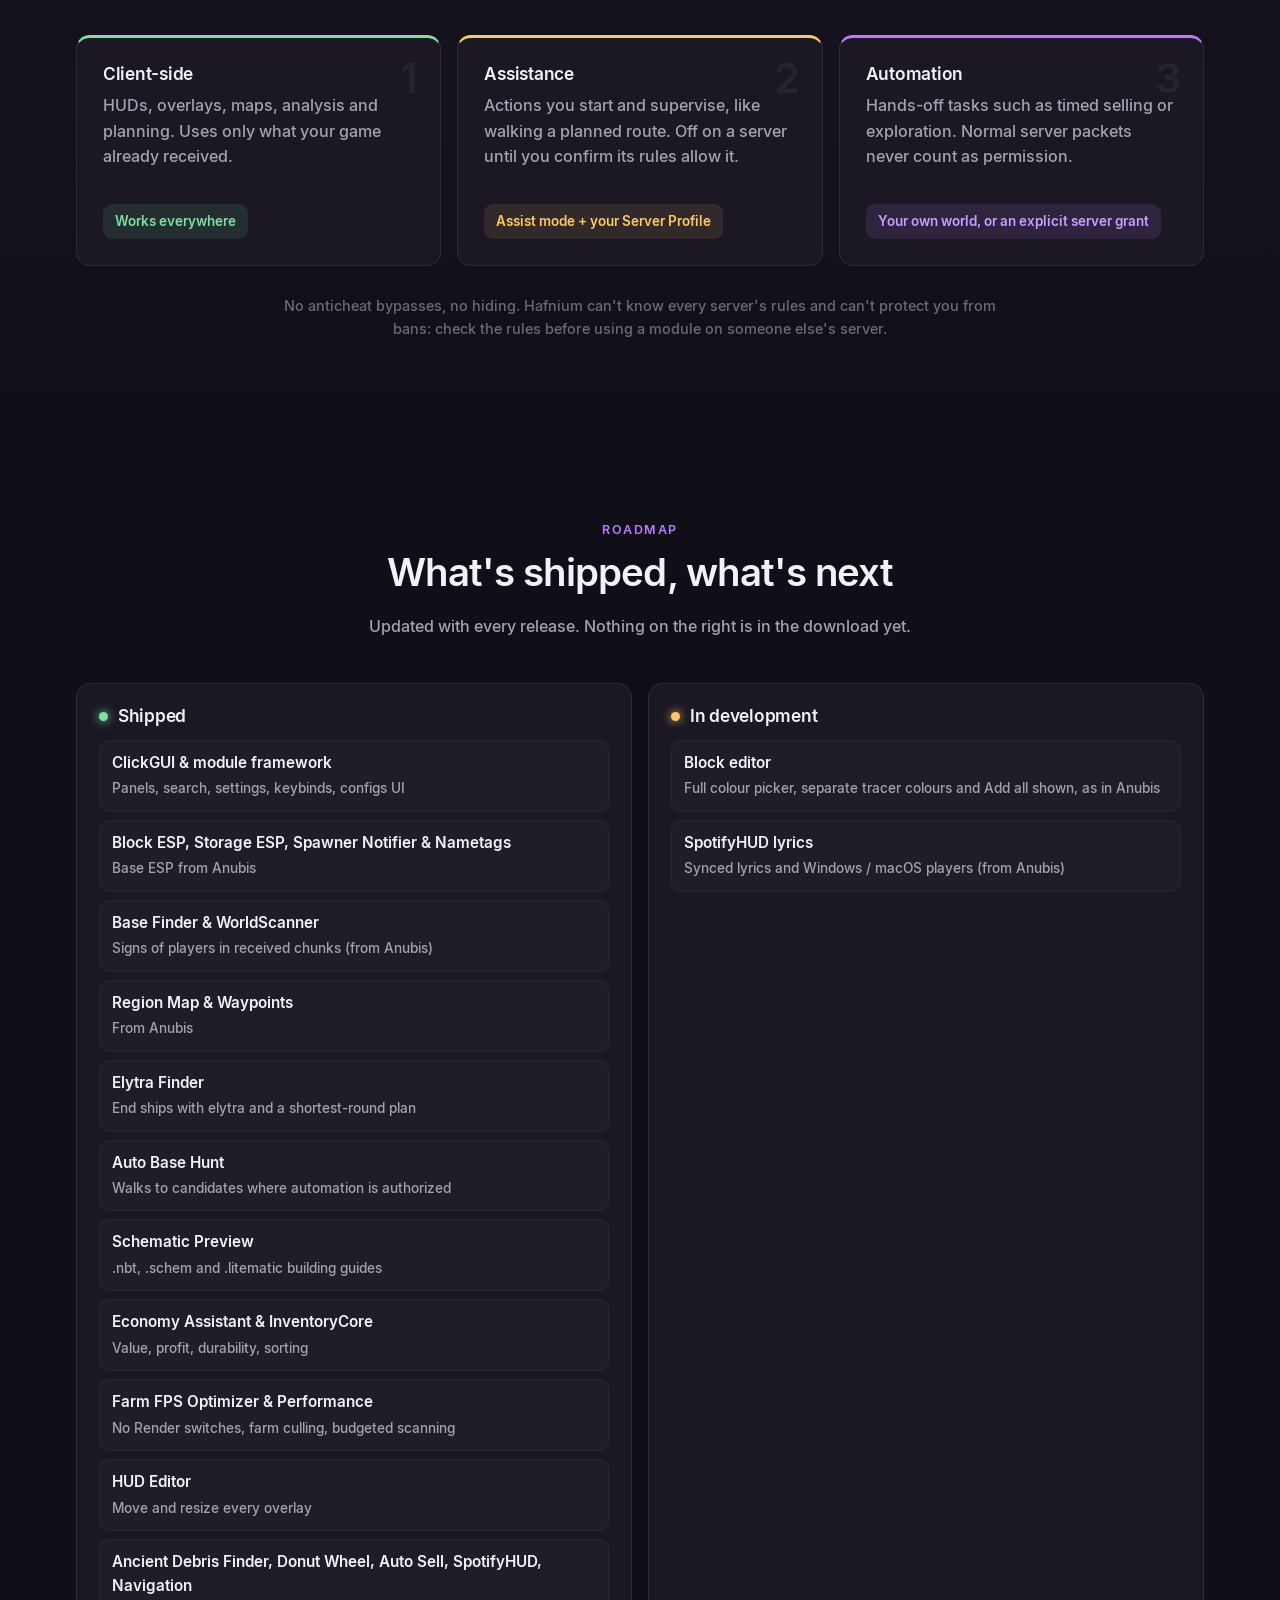
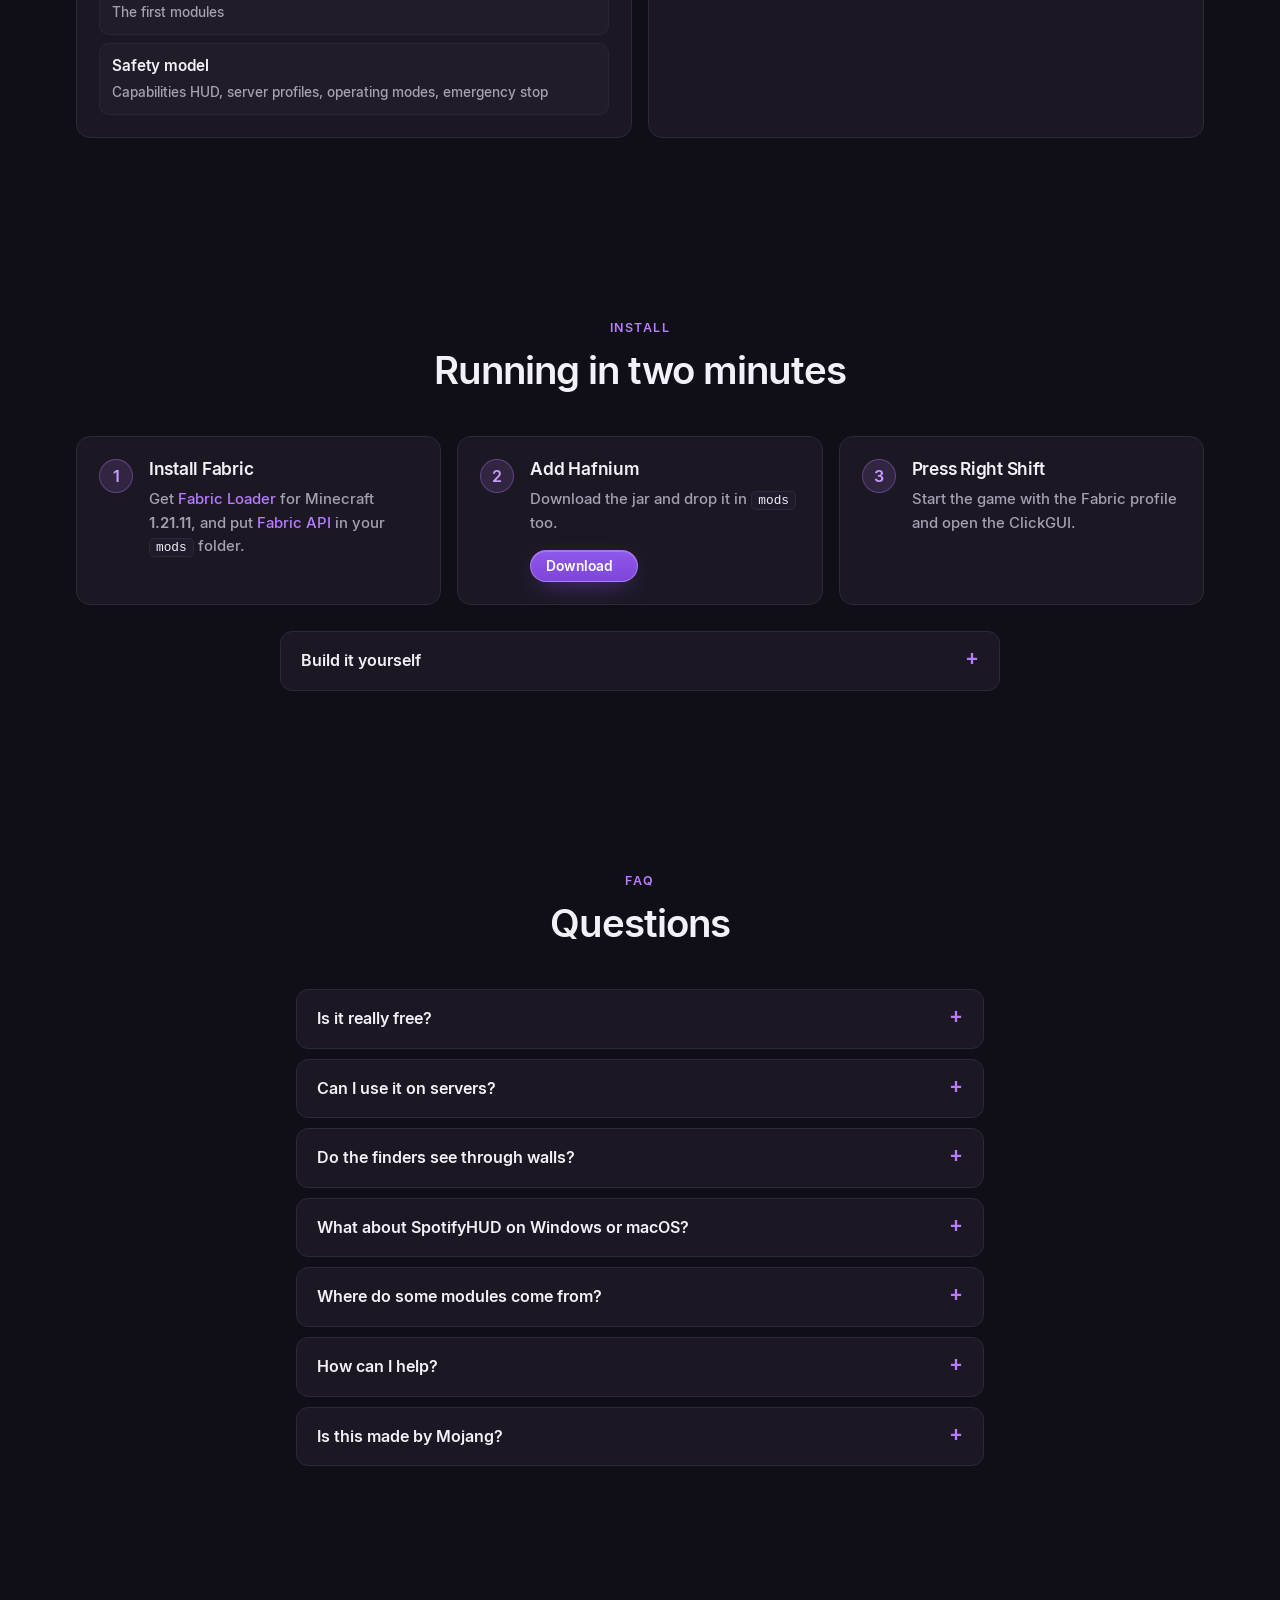
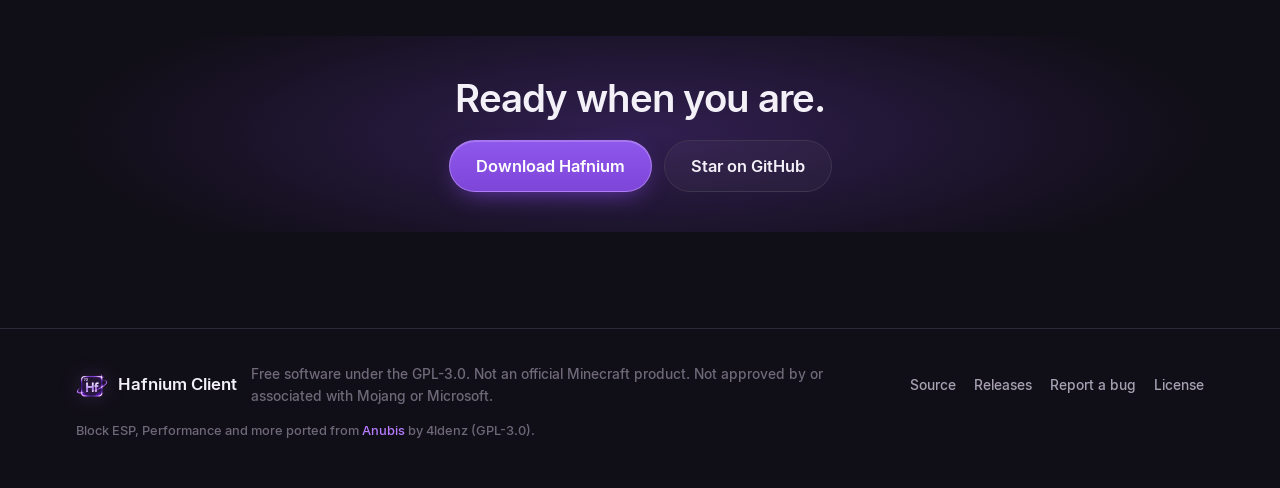
==== commit 441baab5: "Website: version asset URLs so browsers load new files after a deploy Co-Authored-By: Claude Opus 5." ====
--- a/site/index.html
+++ b/site/index.html
@@ -12,8 +12,8 @@
   <meta property="og:type" content="website">
   <link rel="icon" href="img/favicon.png" type="image/png">
   <link rel="apple-touch-icon" href="img/logo.png">
-  <link rel="stylesheet" href="css/site.css">
-  <script src="js/site.js" defer></script>
+  <link rel="stylesheet" href="css/site.css?v=1.1.0">
+  <script src="js/site.js?v=1.1.0" defer></script>
 </head>
 <body>
 <header class="top" id="top">
@@ -92,18 +92,18 @@
         <p>Unedited screenshots from Hafnium's automated in-game tests.</p>
       </div>
       <div class="gallery">
-        <figure class="shot-card big"><img src="img/esp-outline.jpg" loading="lazy" alt="Block ESP: three touching gold blocks merged into one purple outline"><figcaption><strong>Block ESP</strong> merges touching blocks into one clean outline.</figcaption></figure>
-        <figure class="shot-card"><img src="img/block-editor.jpg" loading="lazy" alt="The block editor over the ClickGUI, searching for diamond block"><figcaption><strong>Block editor</strong>: search every block, pick colours and tracers.</figcaption></figure>
-        <figure class="shot-card"><img src="img/esp-boxes.jpg" loading="lazy" alt="Block ESP in box mode with a tracer"><figcaption><strong>Boxes &amp; tracers</strong> when you want them.</figcaption></figure>
-        <figure class="shot-card"><img src="img/clickgui.jpg" loading="lazy" alt="The Hafnium ClickGUI with all module panels and Block ESP settings open"><figcaption><strong>The ClickGUI</strong>, the same one you can try above.</figcaption></figure>
-        <figure class="shot-card"><img src="img/storage-esp.jpg" loading="lazy" alt="Storage ESP outlining an ender chest, spawner, furnace and barrel"><figcaption><strong>Storage ESP</strong>: a colour per container type.</figcaption></figure>
-        <figure class="shot-card"><img src="img/spawner-nametags.jpg" loading="lazy" alt="A zombie spawner labelled with its distance and activation range, and the chat announcement"><figcaption><strong>Spawner Notifier &amp; Nametags</strong>: mob, distance, range.</figcaption></figure>
-        <figure class="shot-card"><img src="img/region-map.jpg" loading="lazy" alt="The DonutSMP region map panel and a waypoint label in the world"><figcaption><strong>Region Map &amp; Waypoints</strong>.</figcaption></figure>
-        <figure class="shot-card"><img src="img/hud-editor.jpg" loading="lazy" alt="The HUD Editor with the watermark dragged to the centre"><figcaption><strong>HUD Editor</strong>: drag, snap, resize.</figcaption></figure>
-        <figure class="shot-card"><img src="img/schematic.jpg" loading="lazy" alt="Schematic Preview showing missing and wrong blocks with a progress panel"><figcaption><strong>Schematic Preview</strong>: progress and materials.</figcaption></figure>
-        <figure class="shot-card"><img src="img/economy.jpg" loading="lazy" alt="Economy Assistant panel with inventory value, balance and session profit"><figcaption><strong>Economy Assistant</strong>: value and profit per hour.</figcaption></figure>
-        <figure class="shot-card"><img src="img/elytra-finder.jpg" loading="lazy" alt="Elytra Finder panel listing an end ship with its elytra"><figcaption><strong>Elytra Finder</strong>: ships with elytra, in order.</figcaption></figure>
-        <figure class="shot-card"><img src="img/capabilities.jpg" loading="lazy" alt="Capabilities HUD on a multiplayer server"><figcaption><strong>Capabilities HUD</strong>: what's on, per server.</figcaption></figure>
+        <figure class="shot-card big"><img src="img/esp-outline.jpg?v=1.1.0" loading="lazy" alt="Block ESP: three touching gold blocks merged into one purple outline"><figcaption><strong>Block ESP</strong> merges touching blocks into one clean outline.</figcaption></figure>
+        <figure class="shot-card"><img src="img/block-editor.jpg?v=1.1.0" loading="lazy" alt="The block editor over the ClickGUI, searching for diamond block"><figcaption><strong>Block editor</strong>: search every block, pick colours and tracers.</figcaption></figure>
+        <figure class="shot-card"><img src="img/esp-boxes.jpg?v=1.1.0" loading="lazy" alt="Block ESP in box mode with a tracer"><figcaption><strong>Boxes &amp; tracers</strong> when you want them.</figcaption></figure>
+        <figure class="shot-card"><img src="img/clickgui.jpg?v=1.1.0" loading="lazy" alt="The Hafnium ClickGUI with all module panels and Block ESP settings open"><figcaption><strong>The ClickGUI</strong>, the same one you can try above.</figcaption></figure>
+        <figure class="shot-card"><img src="img/storage-esp.jpg?v=1.1.0" loading="lazy" alt="Storage ESP outlining an ender chest, spawner, furnace and barrel"><figcaption><strong>Storage ESP</strong>: a colour per container type.</figcaption></figure>
+        <figure class="shot-card"><img src="img/spawner-nametags.jpg?v=1.1.0" loading="lazy" alt="A zombie spawner labelled with its distance and activation range, and the chat announcement"><figcaption><strong>Spawner Notifier &amp; Nametags</strong>: mob, distance, range.</figcaption></figure>
+        <figure class="shot-card"><img src="img/region-map.jpg?v=1.1.0" loading="lazy" alt="The DonutSMP region map panel and a waypoint label in the world"><figcaption><strong>Region Map &amp; Waypoints</strong>.</figcaption></figure>
+        <figure class="shot-card"><img src="img/hud-editor.jpg?v=1.1.0" loading="lazy" alt="The HUD Editor with the watermark dragged to the centre"><figcaption><strong>HUD Editor</strong>: drag, snap, resize.</figcaption></figure>
+        <figure class="shot-card"><img src="img/schematic.jpg?v=1.1.0" loading="lazy" alt="Schematic Preview showing missing and wrong blocks with a progress panel"><figcaption><strong>Schematic Preview</strong>: progress and materials.</figcaption></figure>
+        <figure class="shot-card"><img src="img/economy.jpg?v=1.1.0" loading="lazy" alt="Economy Assistant panel with inventory value, balance and session profit"><figcaption><strong>Economy Assistant</strong>: value and profit per hour.</figcaption></figure>
+        <figure class="shot-card"><img src="img/elytra-finder.jpg?v=1.1.0" loading="lazy" alt="Elytra Finder panel listing an end ship with its elytra"><figcaption><strong>Elytra Finder</strong>: ships with elytra, in order.</figcaption></figure>
+        <figure class="shot-card"><img src="img/capabilities.jpg?v=1.1.0" loading="lazy" alt="Capabilities HUD on a multiplayer server"><figcaption><strong>Capabilities HUD</strong>: what's on, per server.</figcaption></figure>
       </div>
     </div>
   </section>
